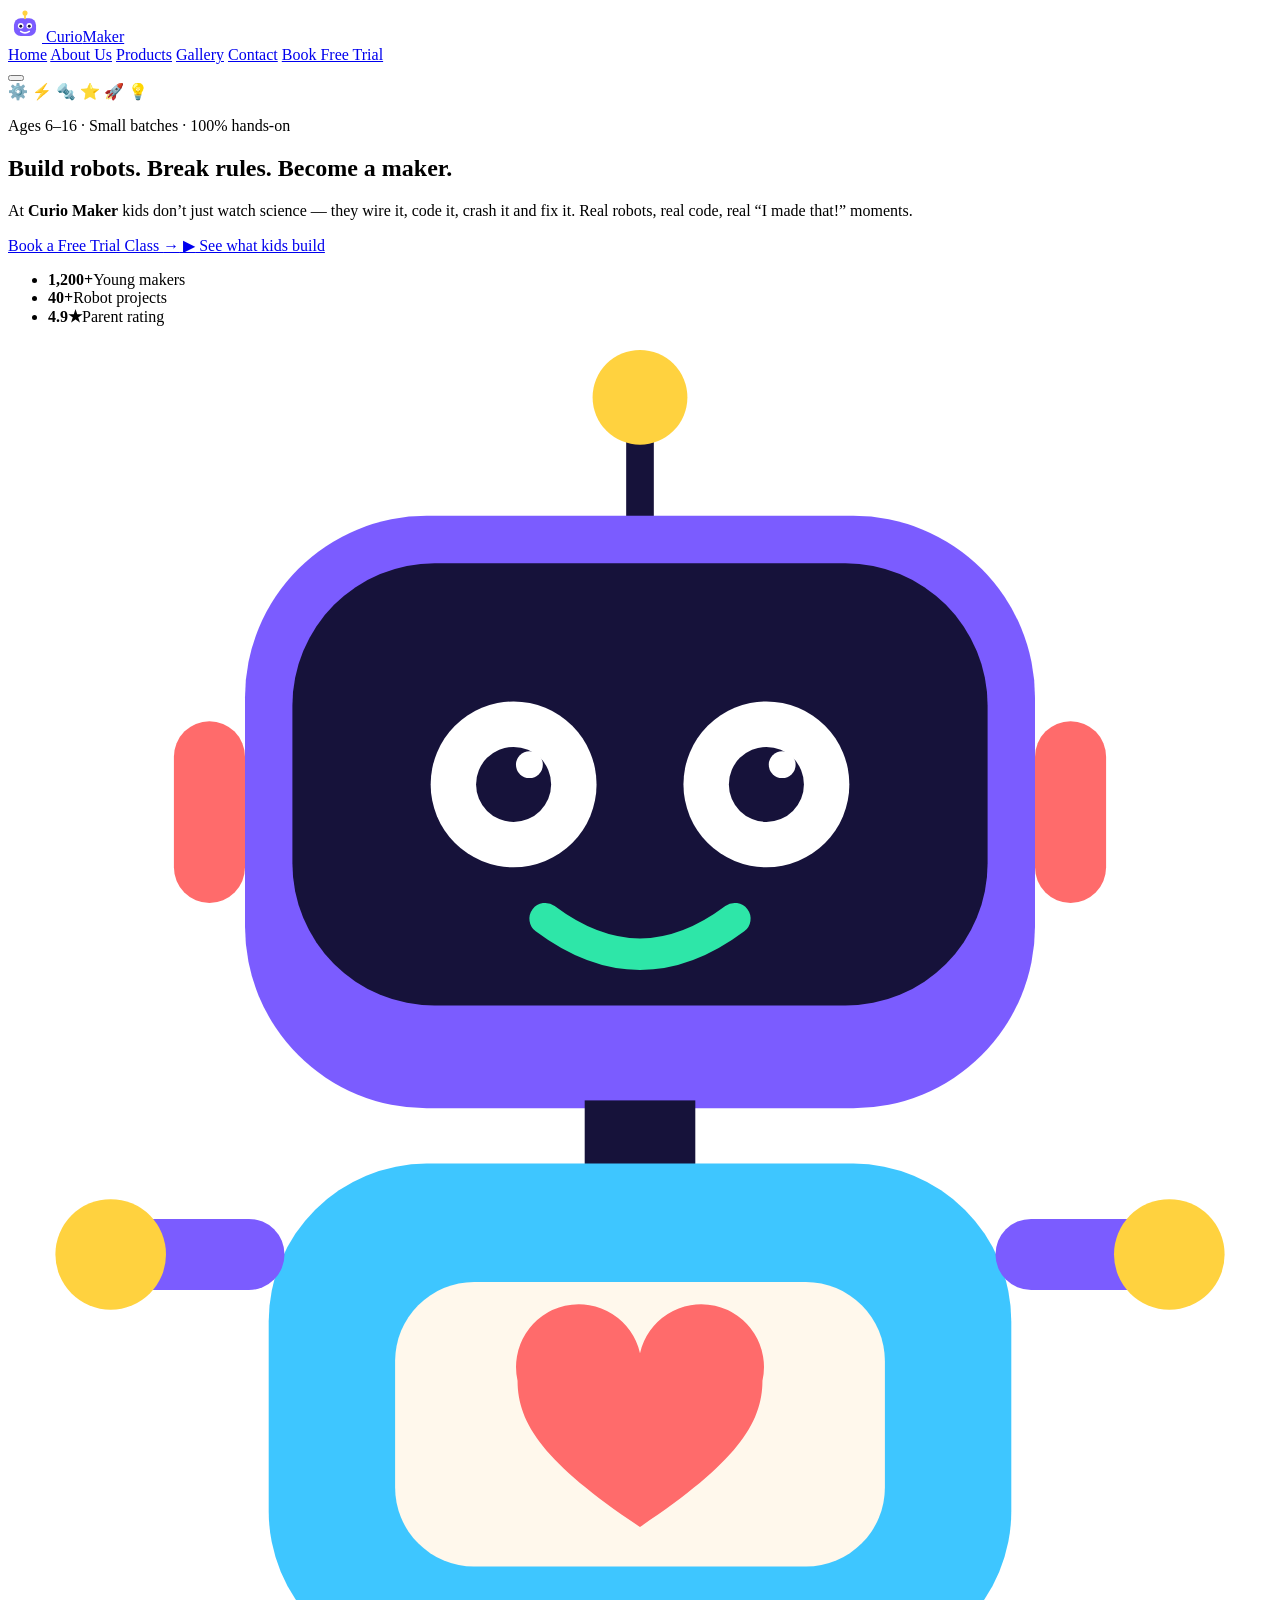
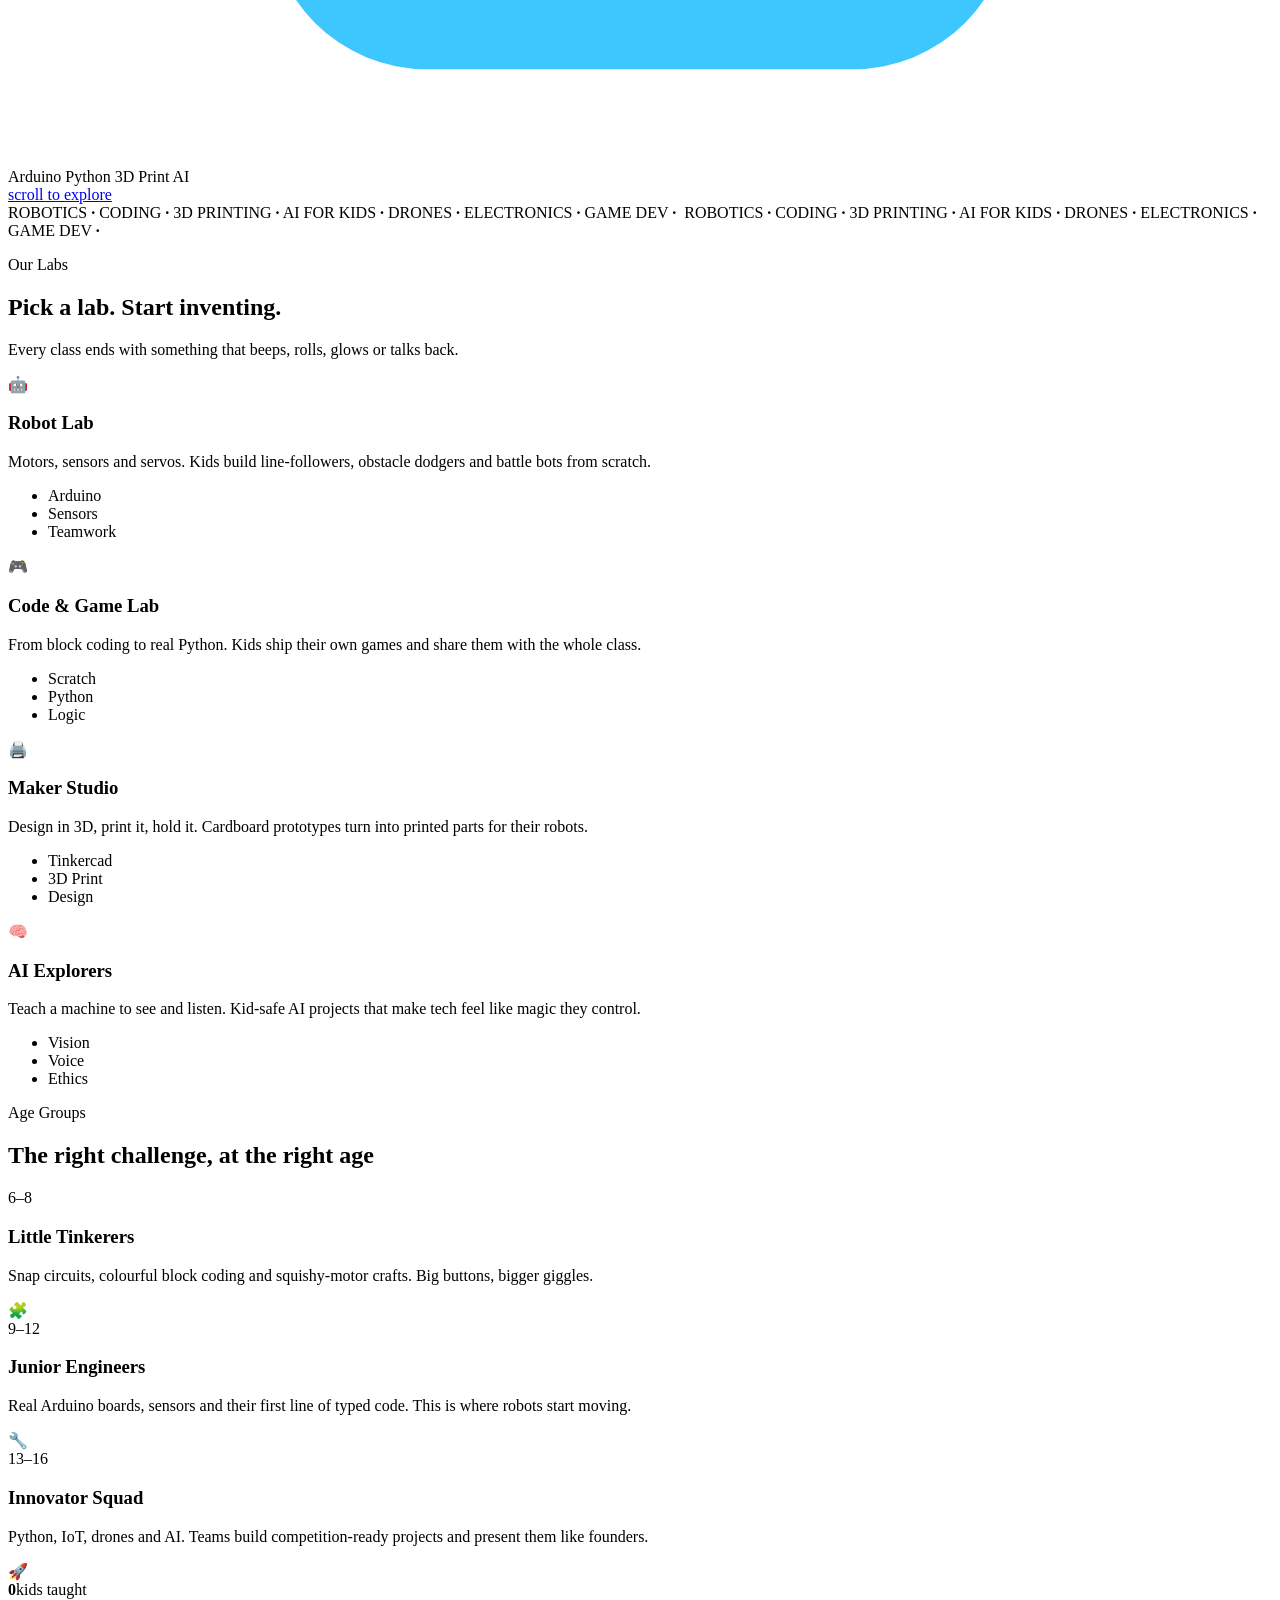
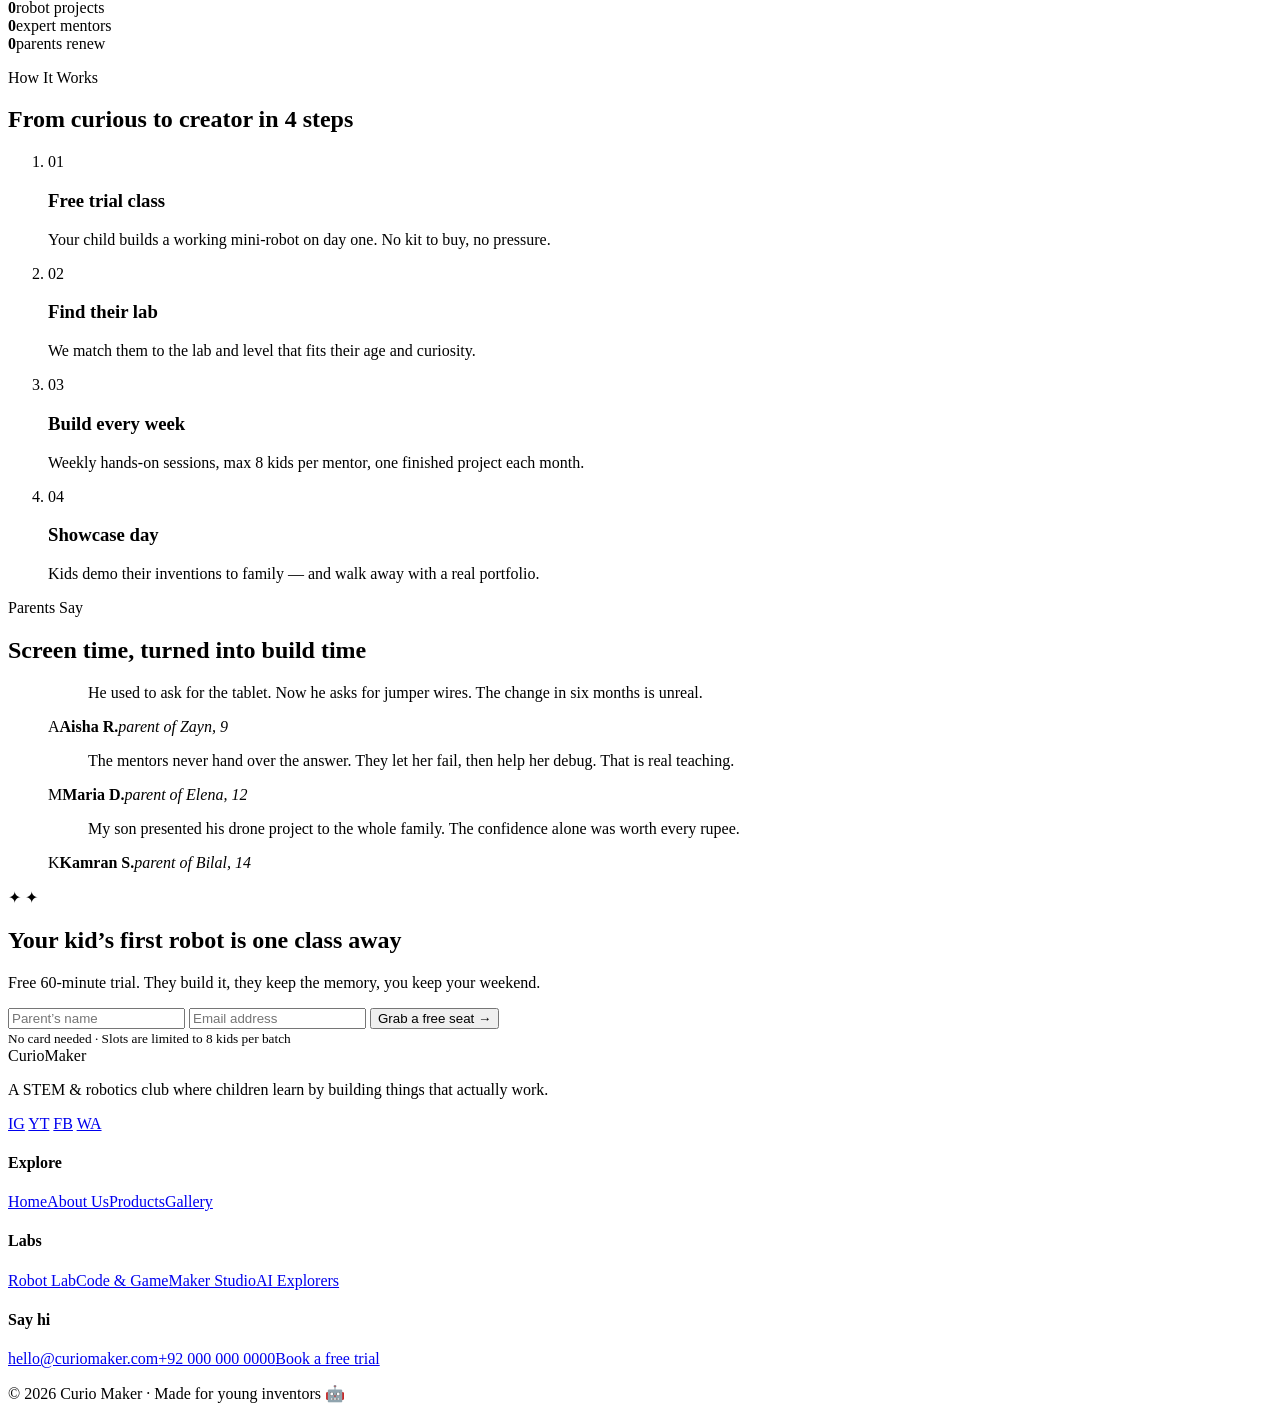
==== index.html @ cc875555 "Add files via upload" ====
<!DOCTYPE html>
<html lang="en">
<head>
<meta charset="UTF-8" />
<meta name="viewport" content="width=device-width, initial-scale=1.0" />
<title>Curio Maker — STEM &amp; Robotics Club for Kids</title>
<meta name="description" content="Curio Maker is a hands-on STEM and robotics club where kids aged 6-16 build robots, code games and invent wild machines." />
<link rel="preconnect" href="https://fonts.googleapis.com" />
<link rel="preconnect" href="https://fonts.gstatic.com" crossorigin />
<link href="https://fonts.googleapis.com/css2?family=Fredoka:wght@400;500;600;700&family=Nunito:wght@400;600;700;800&display=swap" rel="stylesheet" />
<link rel="stylesheet" href="css/style.css" />
<link rel="stylesheet" href="css/pages.css" />
<link rel="icon" href="favicon.svg" type="image/svg+xml" />
<noscript><style>.reveal{opacity:1!important;transform:none!important}.hero__title .word{opacity:1!important;transform:none!important}</style></noscript>
</head>
<body>

<!-- ══ scroll progress ══ -->
<div class="progress" aria-hidden="true"><span id="progressBar"></span></div>

<!-- ══ NAV ══ -->
<header class="nav" id="nav">
  <a class="brand" href="#top">
    <span class="brand__bot" aria-hidden="true">
      <svg viewBox="0 0 40 40" width="34" height="34">
        <rect x="7" y="12" width="26" height="21" rx="8" fill="#7b5cff"/>
        <circle cx="20" cy="6" r="3" fill="#ffd23f"/>
        <rect x="19" y="8" width="2" height="5" fill="#ffd23f"/>
        <circle cx="15" cy="21" r="3.4" fill="#fff"/>
        <circle cx="25" cy="21" r="3.4" fill="#fff"/>
        <circle cx="15" cy="21.5" r="1.7" fill="#16123a"/>
        <circle cx="25" cy="21.5" r="1.7" fill="#16123a"/>
        <path d="M15 27.5q5 3.5 10 0" stroke="#fff" stroke-width="2" fill="none" stroke-linecap="round"/>
      </svg>
    </span>
    <span class="brand__text">Curio<span>Maker</span></span>
  </a>

  <nav class="nav__links" id="navLinks">
    <a class="is-active" href="index.html">Home</a>
    <a href="about.html">About Us</a>
    <a href="products.html">Products</a>
    <a href="gallery.html">Gallery</a>
    <a href="contact.html">Contact</a>
    <a class="btn btn--sm btn--primary" href="contact.html#book">Book Free Trial</a>
  </nav>

  <button class="nav__burger" id="burger" aria-label="Open menu" aria-expanded="false">
    <span></span><span></span><span></span>
  </button>
</header>

<main id="top">

<!-- ══ HERO ══ -->
<section class="hero" id="hero">
  <div class="hero__bg" aria-hidden="true">
    <div class="grid" data-speed="0.12"></div>
    <div class="blob blob--grape" data-speed="0.28"></div>
    <div class="blob blob--sky"   data-speed="0.42"></div>
    <div class="blob blob--sun"   data-speed="0.20"></div>
    <div class="blob blob--mint"  data-speed="0.34"></div>

    <span class="float float--gear"   data-speed="0.55">⚙️</span>
    <span class="float float--bolt"   data-speed="0.70">⚡</span>
    <span class="float float--chip"   data-speed="0.40">🔩</span>
    <span class="float float--star"   data-speed="0.62">⭐</span>
    <span class="float float--rocket" data-speed="0.48">🚀</span>
    <span class="float float--bulb"   data-speed="0.30">💡</span>
  </div>

  <div class="hero__inner">
    <div class="hero__copy">
      <p class="pill reveal" data-reveal="1">
        <span class="pill__dot"></span> Ages 6–16 · Small batches · 100% hands-on
      </p>

      <h1 class="hero__title">
        <span class="line"><span class="word" style="--i:0">Build</span> <span class="word" style="--i:1">robots.</span></span>
        <span class="line"><span class="word pop" style="--i:2">Break</span> <span class="word" style="--i:3">rules.</span></span>
        <span class="line"><span class="word" style="--i:4">Become</span> <span class="word grad" style="--i:5">a&nbsp;maker.</span></span>
      </h1>

      <p class="hero__sub reveal" data-reveal="2">
        At <b>Curio Maker</b> kids don&rsquo;t just watch science — they wire it, code it,
        crash it and fix it. Real robots, real code, real &ldquo;I made that!&rdquo; moments.
      </p>

      <div class="hero__cta reveal" data-reveal="3">
        <a class="btn btn--primary btn--lg" href="#join">
          Book a Free Trial Class <span class="btn__arrow">→</span>
        </a>
        <a class="btn btn--ghost btn--lg" href="#programs">
          <span class="btn__play">▶</span> See what kids build
        </a>
      </div>

      <ul class="hero__trust reveal" data-reveal="4">
        <li><b>1,200+</b><span>Young makers</span></li>
        <li><b>40+</b><span>Robot projects</span></li>
        <li><b>4.9★</b><span>Parent rating</span></li>
      </ul>
    </div>

    <div class="hero__stage" data-speed="0.10">
      <div class="stage__ring stage__ring--1"></div>
      <div class="stage__ring stage__ring--2"></div>
      <div class="stage__glow"></div>

      <div class="bot" id="bot">
        <svg viewBox="0 0 320 360" class="bot__svg" role="img" aria-label="Friendly Curio Maker robot">
          <line x1="160" y1="46" x2="160" y2="22" stroke="#16123a" stroke-width="7" stroke-linecap="round"/>
          <circle class="bot__ping" cx="160" cy="14" r="12" fill="#ffd23f"/>

          <rect x="60" y="44" width="200" height="150" rx="46" fill="#7b5cff"/>
          <rect x="72" y="56" width="176" height="112" rx="36" fill="#16123a"/>

          <g id="pupils">
            <circle cx="128" cy="112" r="21" fill="#ffffff"/>
            <circle cx="192" cy="112" r="21" fill="#ffffff"/>
            <circle cx="128" cy="112" r="9.5" fill="#16123a"/>
            <circle cx="192" cy="112" r="9.5" fill="#16123a"/>
            <circle cx="132" cy="107" r="3.4" fill="#ffffff"/>
            <circle cx="196" cy="107" r="3.4" fill="#ffffff"/>
          </g>
          <path d="M136 146q24 18 48 0" stroke="#2ee6a8" stroke-width="8" fill="none" stroke-linecap="round"/>

          <rect x="42" y="96"  width="18" height="46" rx="9" fill="#ff6b6b"/>
          <rect x="260" y="96" width="18" height="46" rx="9" fill="#ff6b6b"/>

          <rect x="146" y="192" width="28" height="20" fill="#16123a"/>
          <rect x="66" y="208" width="188" height="128" rx="40" fill="#3ec6ff"/>
          <rect x="98" y="238" width="124" height="72" rx="20" fill="#fff8ec"/>
          <path class="bot__heart" d="M160 300c-24-16-31-26-31-37a15.5 15.5 0 0 1 31-7 15.5 15.5 0 0 1 31 7c0 11-7 21-31 37z" fill="#ff6b6b"/>

          <rect class="bot__arm bot__arm--l" x="24" y="222"  width="46" height="18" rx="9" fill="#7b5cff"/>
          <rect class="bot__arm bot__arm--r" x="250" y="222" width="46" height="18" rx="9" fill="#7b5cff"/>
          <circle cx="26" cy="231"  r="14" fill="#ffd23f"/>
          <circle cx="294" cy="231" r="14" fill="#ffd23f"/>
        </svg>

        <span class="chip chip--1">Arduino</span>
        <span class="chip chip--2">Python</span>
        <span class="chip chip--3">3D Print</span>
        <span class="chip chip--4">AI</span>
      </div>
    </div>
  </div>

  <a class="scrollcue" href="#programs" aria-label="Scroll down">
    <span class="scrollcue__mouse"><i></i></span>
    <span class="scrollcue__txt">scroll to explore</span>
  </a>
</section>

<!-- ══ MARQUEE ══ -->
<div class="marquee" aria-hidden="true">
  <div class="marquee__track">
    <span>ROBOTICS <b>·</b> CODING <b>·</b> 3D PRINTING <b>·</b> AI FOR KIDS <b>·</b> DRONES <b>·</b> ELECTRONICS <b>·</b> GAME DEV <b>·</b>&nbsp;</span>
    <span>ROBOTICS <b>·</b> CODING <b>·</b> 3D PRINTING <b>·</b> AI FOR KIDS <b>·</b> DRONES <b>·</b> ELECTRONICS <b>·</b> GAME DEV <b>·</b>&nbsp;</span>
  </div>
</div>

<!-- ══ PROGRAMS ══ -->
<section class="section programs" id="programs">
  <header class="sec-head">
    <p class="pill pill--dark reveal" data-reveal="1"><span class="pill__dot"></span> Our Labs</p>
    <h2 class="sec-title reveal" data-reveal="2">Pick a lab. <span class="hl">Start inventing.</span></h2>
    <p class="sec-sub reveal" data-reveal="3">Every class ends with something that beeps, rolls, glows or talks back.</p>
  </header>

  <div class="cards">
    <article class="card card--sky reveal" data-reveal="1">
      <div class="card__icon">🤖</div>
      <h3>Robot Lab</h3>
      <p>Motors, sensors and servos. Kids build line-followers, obstacle dodgers and battle bots from scratch.</p>
      <ul class="card__tags"><li>Arduino</li><li>Sensors</li><li>Teamwork</li></ul>
      <span class="card__blob"></span>
    </article>

    <article class="card card--sun reveal" data-reveal="2">
      <div class="card__icon">🎮</div>
      <h3>Code &amp; Game Lab</h3>
      <p>From block coding to real Python. Kids ship their own games and share them with the whole class.</p>
      <ul class="card__tags"><li>Scratch</li><li>Python</li><li>Logic</li></ul>
      <span class="card__blob"></span>
    </article>

    <article class="card card--mint reveal" data-reveal="3">
      <div class="card__icon">🖨️</div>
      <h3>Maker Studio</h3>
      <p>Design in 3D, print it, hold it. Cardboard prototypes turn into printed parts for their robots.</p>
      <ul class="card__tags"><li>Tinkercad</li><li>3D Print</li><li>Design</li></ul>
      <span class="card__blob"></span>
    </article>

    <article class="card card--coral reveal" data-reveal="4">
      <div class="card__icon">🧠</div>
      <h3>AI Explorers</h3>
      <p>Teach a machine to see and listen. Kid-safe AI projects that make tech feel like magic they control.</p>
      <ul class="card__tags"><li>Vision</li><li>Voice</li><li>Ethics</li></ul>
      <span class="card__blob"></span>
    </article>
  </div>
</section>

<!-- ══ AGE GROUPS ══ -->
<section class="section ages" id="ages">
  <header class="sec-head">
    <p class="pill pill--dark reveal" data-reveal="1"><span class="pill__dot"></span> Age Groups</p>
    <h2 class="sec-title reveal" data-reveal="2">The right challenge, <span class="hl hl--sun">at the right age</span></h2>
  </header>

  <div class="lanes">
    <div class="lane reveal" data-reveal="1">
      <span class="lane__age">6–8</span>
      <h3>Little Tinkerers</h3>
      <p>Snap circuits, colourful block coding and squishy-motor crafts. Big buttons, bigger giggles.</p>
      <span class="lane__emoji">🧩</span>
    </div>
    <div class="lane lane--mid reveal" data-reveal="2">
      <span class="lane__age">9–12</span>
      <h3>Junior Engineers</h3>
      <p>Real Arduino boards, sensors and their first line of typed code. This is where robots start moving.</p>
      <span class="lane__emoji">🔧</span>
    </div>
    <div class="lane reveal" data-reveal="3">
      <span class="lane__age">13–16</span>
      <h3>Innovator Squad</h3>
      <p>Python, IoT, drones and AI. Teams build competition-ready projects and present them like founders.</p>
      <span class="lane__emoji">🚀</span>
    </div>
  </div>
</section>

<!-- ══ STATS ══ -->
<section class="stats">
  <div class="stats__inner">
    <div class="stat reveal" data-reveal="1"><b class="count" data-count="1200">0</b><span>kids taught</span></div>
    <div class="stat reveal" data-reveal="2"><b class="count" data-count="40">0</b><span>robot projects</span></div>
    <div class="stat reveal" data-reveal="3"><b class="count" data-count="18">0</b><span>expert mentors</span></div>
    <div class="stat reveal" data-reveal="4"><b class="count" data-count="96" data-suffix="%">0</b><span>parents renew</span></div>
  </div>
</section>

<!-- ══ HOW IT WORKS ══ -->
<section class="section how" id="how">
  <header class="sec-head">
    <p class="pill pill--dark reveal" data-reveal="1"><span class="pill__dot"></span> How It Works</p>
    <h2 class="sec-title reveal" data-reveal="2">From curious to <span class="hl hl--mint">creator</span> in 4 steps</h2>
  </header>

  <ol class="steps">
    <li class="step reveal" data-reveal="1"><span class="step__no">01</span><h3>Free trial class</h3><p>Your child builds a working mini-robot on day one. No kit to buy, no pressure.</p></li>
    <li class="step reveal" data-reveal="2"><span class="step__no">02</span><h3>Find their lab</h3><p>We match them to the lab and level that fits their age and curiosity.</p></li>
    <li class="step reveal" data-reveal="3"><span class="step__no">03</span><h3>Build every week</h3><p>Weekly hands-on sessions, max 8 kids per mentor, one finished project each month.</p></li>
    <li class="step reveal" data-reveal="4"><span class="step__no">04</span><h3>Showcase day</h3><p>Kids demo their inventions to family — and walk away with a real portfolio.</p></li>
  </ol>
</section>

<!-- ══ PARENTS ══ -->
<section class="section parents" id="parents">
  <header class="sec-head">
    <p class="pill pill--dark reveal" data-reveal="1"><span class="pill__dot"></span> Parents Say</p>
    <h2 class="sec-title reveal" data-reveal="2">Screen time, <span class="hl hl--coral">turned into build time</span></h2>
  </header>

  <div class="quotes">
    <figure class="quote reveal" data-reveal="1">
      <blockquote>He used to ask for the tablet. Now he asks for jumper wires. The change in six months is unreal.</blockquote>
      <figcaption><span class="ava" style="--c:#7b5cff">A</span><b>Aisha R.</b><i>parent of Zayn, 9</i></figcaption>
    </figure>
    <figure class="quote reveal" data-reveal="2">
      <blockquote>The mentors never hand over the answer. They let her fail, then help her debug. That is real teaching.</blockquote>
      <figcaption><span class="ava" style="--c:#ff6b6b">M</span><b>Maria D.</b><i>parent of Elena, 12</i></figcaption>
    </figure>
    <figure class="quote reveal" data-reveal="3">
      <blockquote>My son presented his drone project to the whole family. The confidence alone was worth every rupee.</blockquote>
      <figcaption><span class="ava" style="--c:#2ee6a8">K</span><b>Kamran S.</b><i>parent of Bilal, 14</i></figcaption>
    </figure>
  </div>
</section>

<!-- ══ CTA ══ -->
<section class="cta" id="join">
  <div class="cta__card reveal" data-reveal="1">
    <span class="cta__spark cta__spark--1">✦</span>
    <span class="cta__spark cta__spark--2">✦</span>
    <h2>Your kid&rsquo;s first robot is <span>one class away</span></h2>
    <p>Free 60-minute trial. They build it, they keep the memory, you keep your weekend.</p>
    <form class="cta__form" id="trialForm">
      <input type="text"  aria-label="Parent name" placeholder="Parent&rsquo;s name" required />
      <input type="email" aria-label="Email"       placeholder="Email address" required />
      <button class="btn btn--dark btn--lg" type="submit">Grab a free seat →</button>
    </form>
    <small>No card needed · Slots are limited to 8 kids per batch</small>
  </div>
</section>

</main>

<!-- ══ FOOTER ══ -->
<footer class="foot">
  <div class="foot__inner">
    <div class="foot__brand">
      <span class="brand__text">Curio<span>Maker</span></span>
      <p>A STEM &amp; robotics club where children learn by building things that actually work.</p>
      <div class="foot__social">
        <a href="#" aria-label="Instagram">IG</a>
        <a href="#" aria-label="YouTube">YT</a>
        <a href="#" aria-label="Facebook">FB</a>
        <a href="#" aria-label="WhatsApp">WA</a>
      </div>
    </div>
    <div class="foot__col"><h4>Explore</h4><a href="index.html">Home</a><a href="about.html">About Us</a><a href="products.html">Products</a><a href="gallery.html">Gallery</a></div>
    <div class="foot__col"><h4>Labs</h4><a href="index.html#programs">Robot Lab</a><a href="index.html#programs">Code &amp; Game</a><a href="index.html#programs">Maker Studio</a><a href="index.html#programs">AI Explorers</a></div>
    <div class="foot__col"><h4>Say hi</h4><a href="mailto:hello@curiomaker.com">hello@curiomaker.com</a><a href="tel:+920000000000">+92 000 000 0000</a><a href="contact.html#book">Book a free trial</a></div>
  </div>
  <p class="foot__base">© <span class="yr">2026</span> Curio Maker · Made for young inventors 🤖</p>
</footer>

<script src="js/main.js"></script>
</body>
</html>
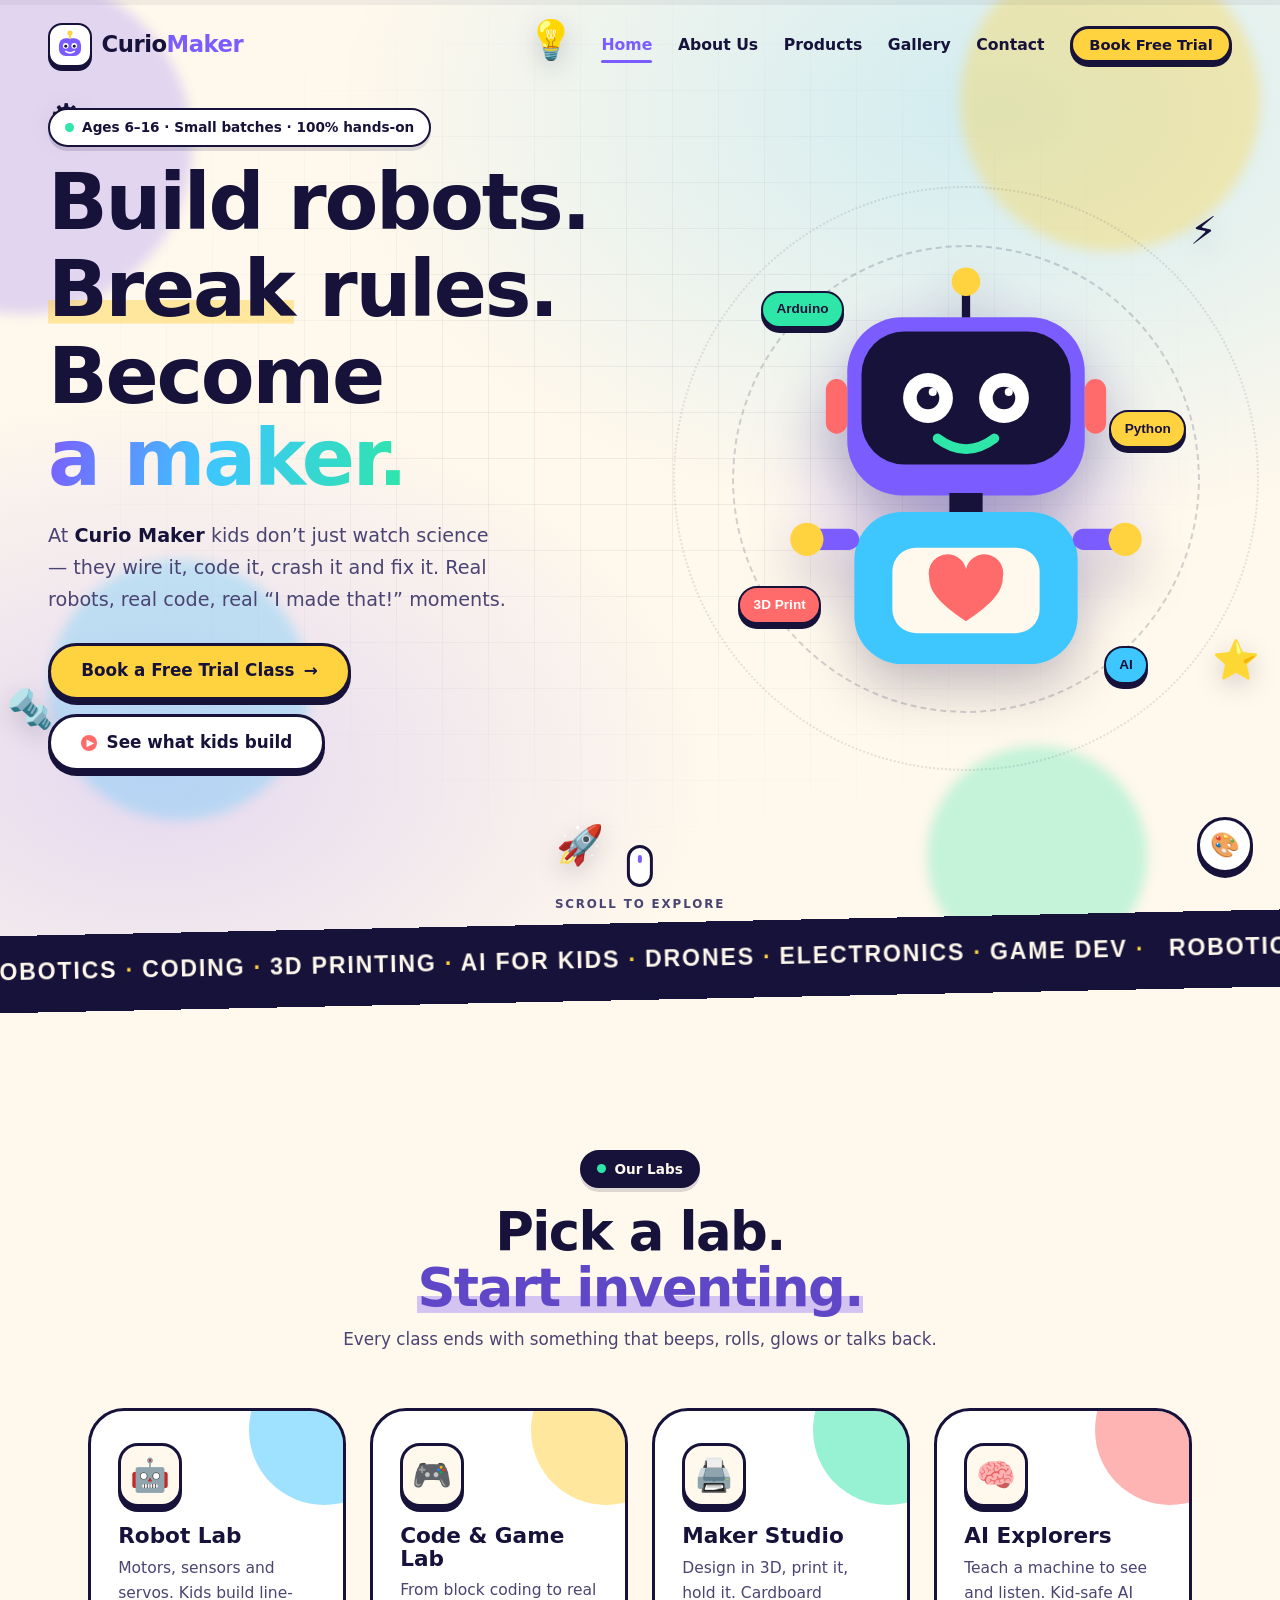
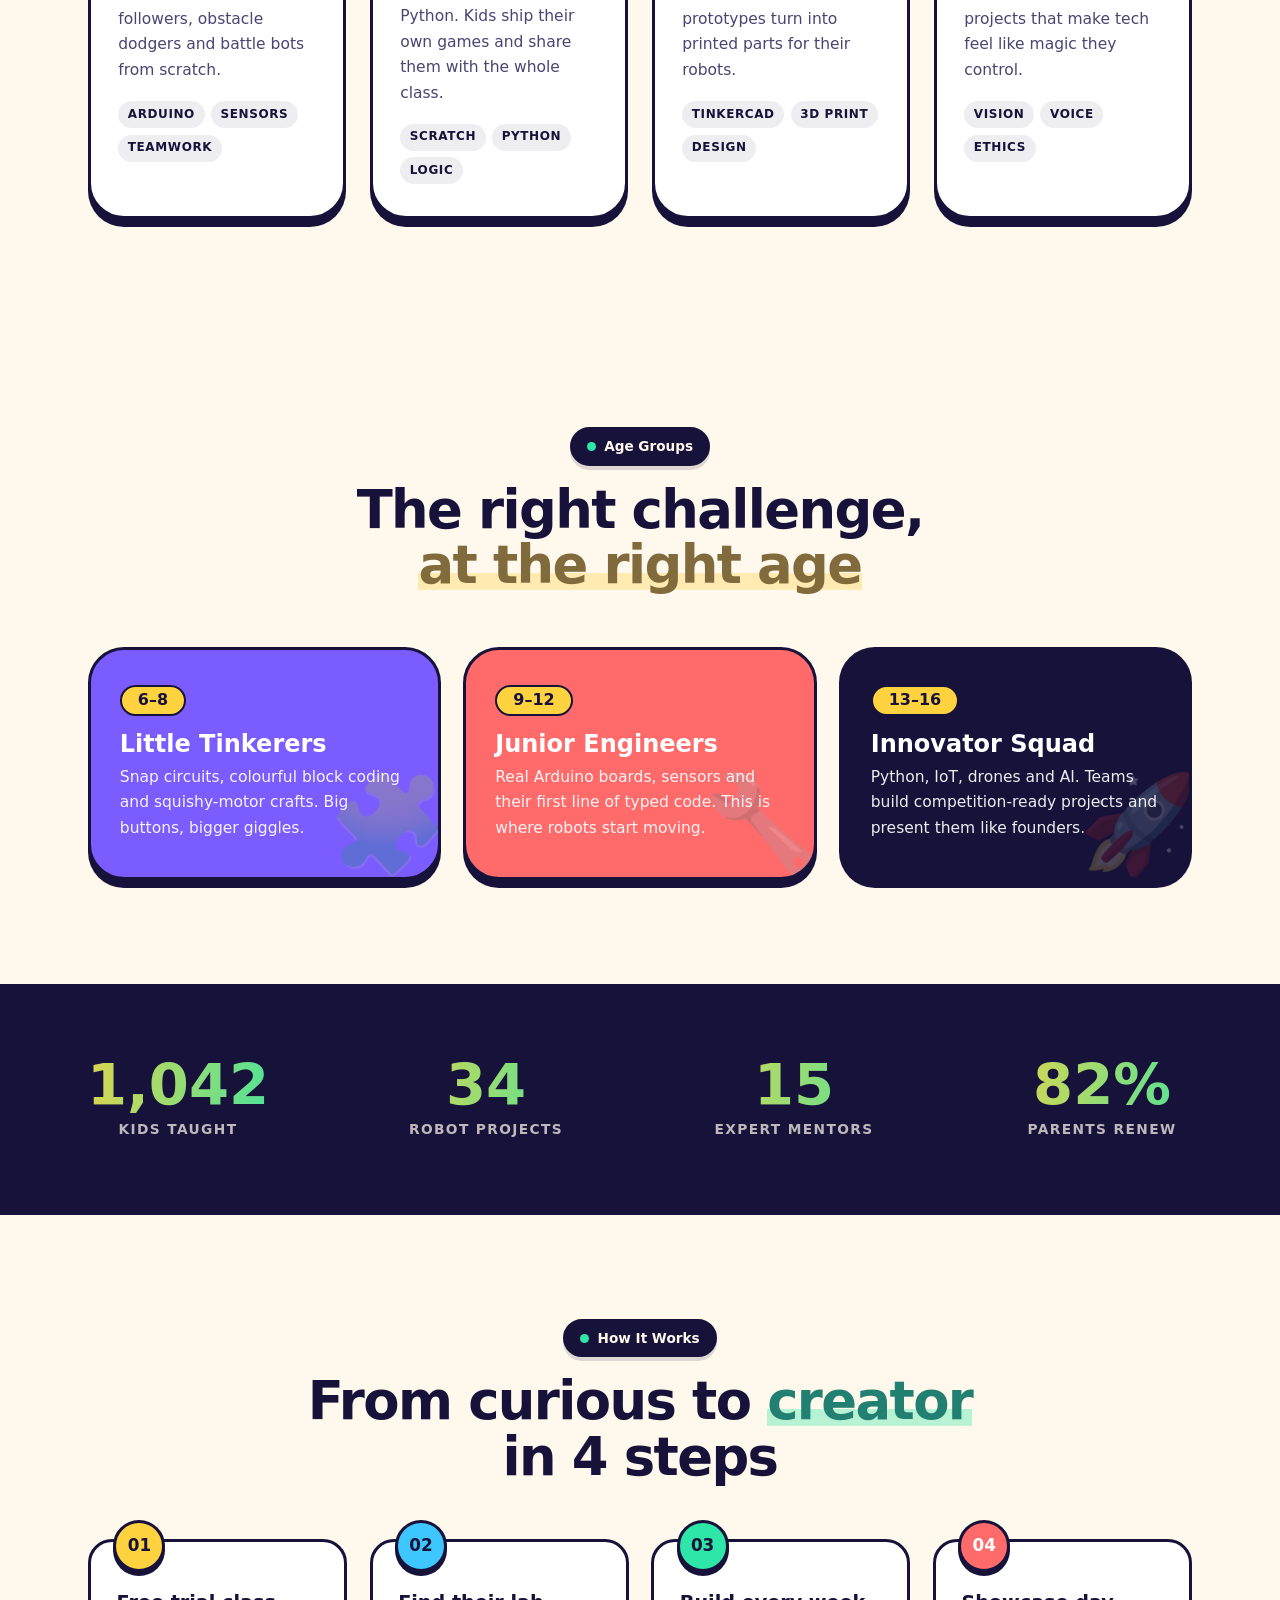
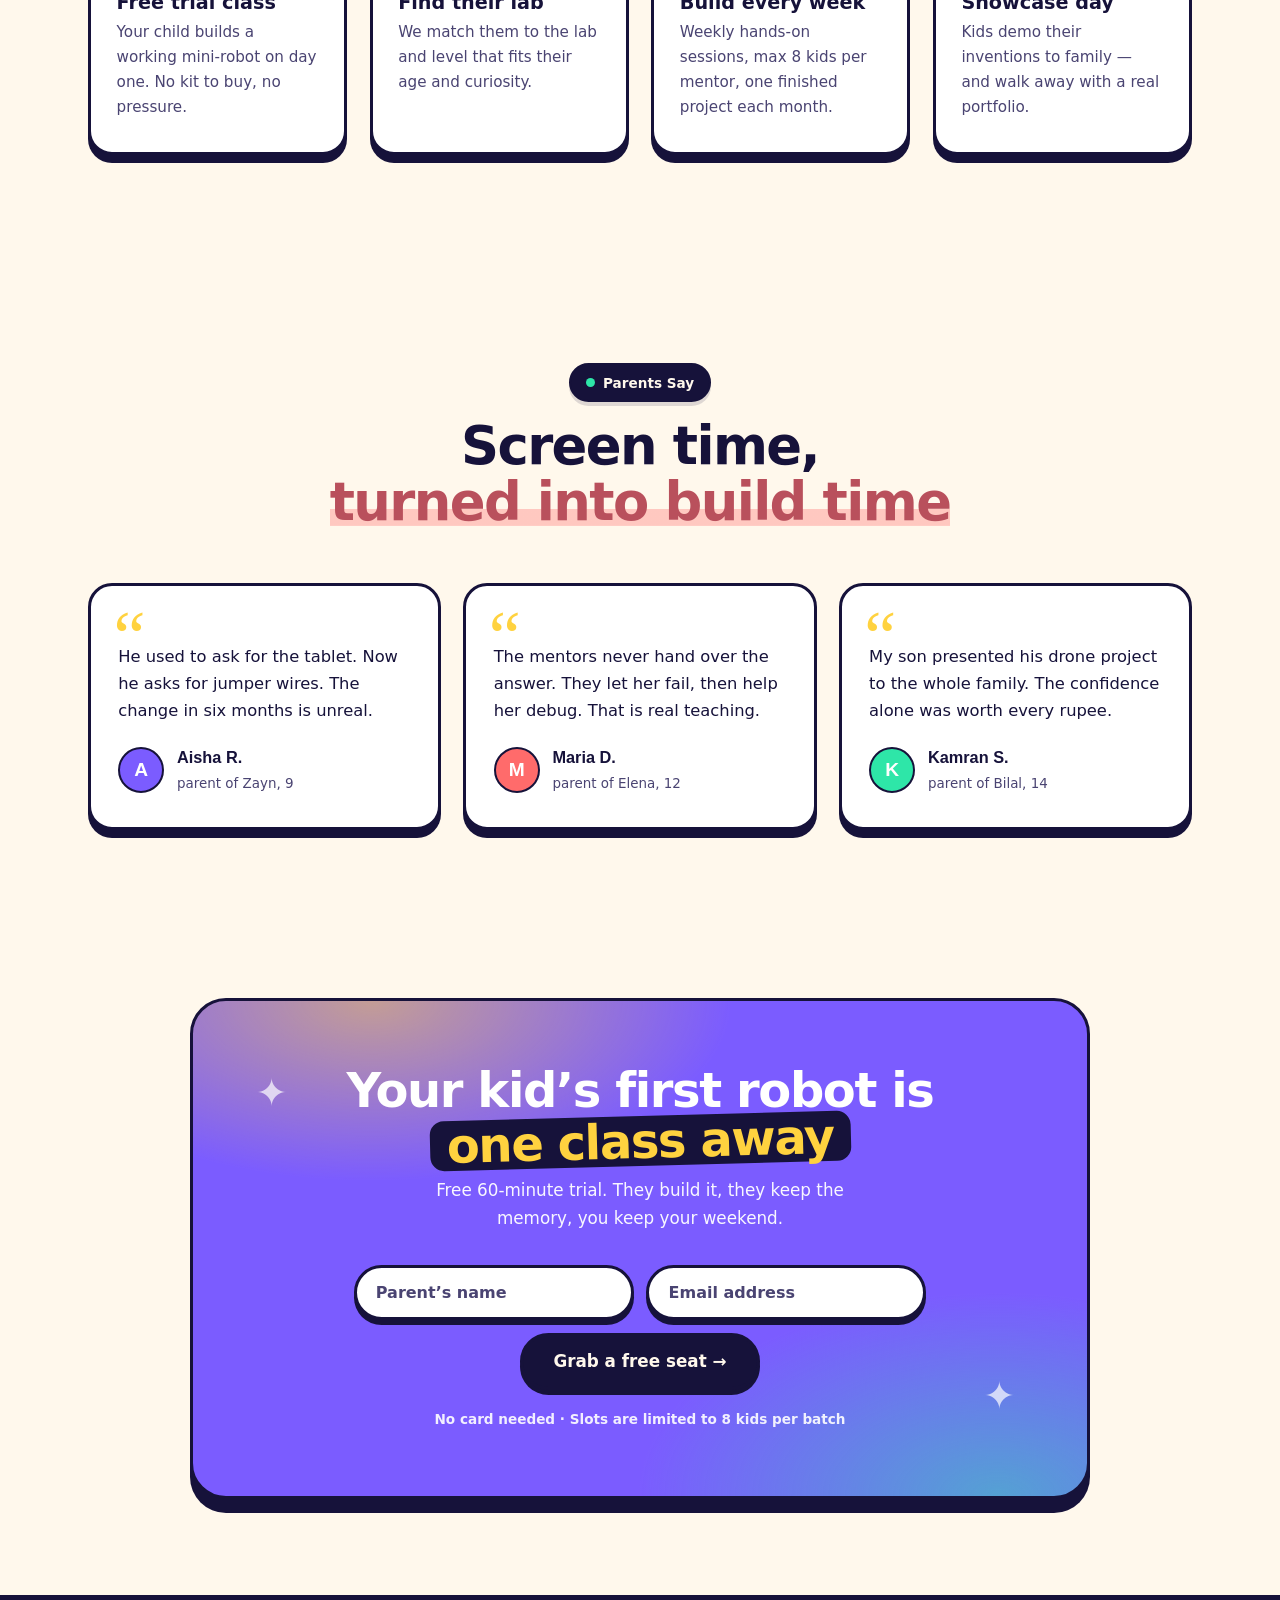
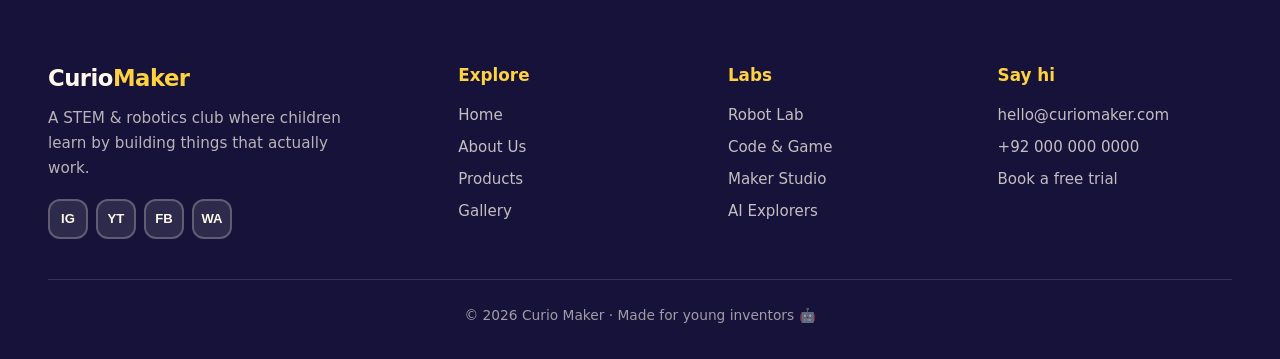
==== commit a8e1ee5b: "Add files via upload" ====
--- a/index.html
+++ b/index.html
@@ -1,324 +1,341 @@
-<!DOCTYPE html>
-<html lang="en">
-<head>
-<meta charset="UTF-8" />
-<meta name="viewport" content="width=device-width, initial-scale=1.0" />
-<title>Curio Maker — STEM &amp; Robotics Club for Kids</title>
-<meta name="description" content="Curio Maker is a hands-on STEM and robotics club where kids aged 6-16 build robots, code games and invent wild machines." />
-<link rel="preconnect" href="https://fonts.googleapis.com" />
-<link rel="preconnect" href="https://fonts.gstatic.com" crossorigin />
-<link href="https://fonts.googleapis.com/css2?family=Fredoka:wght@400;500;600;700&family=Nunito:wght@400;600;700;800&display=swap" rel="stylesheet" />
-<link rel="stylesheet" href="css/style.css" />
-<link rel="stylesheet" href="css/pages.css" />
-<link rel="icon" href="favicon.svg" type="image/svg+xml" />
-<noscript><style>.reveal{opacity:1!important;transform:none!important}.hero__title .word{opacity:1!important;transform:none!important}</style></noscript>
-</head>
-<body>
-
-<!-- ══ scroll progress ══ -->
-<div class="progress" aria-hidden="true"><span id="progressBar"></span></div>
-
-<!-- ══ NAV ══ -->
-<header class="nav" id="nav">
-  <a class="brand" href="#top">
-    <span class="brand__bot" aria-hidden="true">
-      <svg viewBox="0 0 40 40" width="34" height="34">
-        <rect x="7" y="12" width="26" height="21" rx="8" fill="#7b5cff"/>
-        <circle cx="20" cy="6" r="3" fill="#ffd23f"/>
-        <rect x="19" y="8" width="2" height="5" fill="#ffd23f"/>
-        <circle cx="15" cy="21" r="3.4" fill="#fff"/>
-        <circle cx="25" cy="21" r="3.4" fill="#fff"/>
-        <circle cx="15" cy="21.5" r="1.7" fill="#16123a"/>
-        <circle cx="25" cy="21.5" r="1.7" fill="#16123a"/>
-        <path d="M15 27.5q5 3.5 10 0" stroke="#fff" stroke-width="2" fill="none" stroke-linecap="round"/>
-      </svg>
-    </span>
-    <span class="brand__text">Curio<span>Maker</span></span>
-  </a>
-
-  <nav class="nav__links" id="navLinks">
-    <a class="is-active" href="index.html">Home</a>
-    <a href="about.html">About Us</a>
-    <a href="products.html">Products</a>
-    <a href="gallery.html">Gallery</a>
-    <a href="contact.html">Contact</a>
-    <a class="btn btn--sm btn--primary" href="contact.html#book">Book Free Trial</a>
-  </nav>
-
-  <button class="nav__burger" id="burger" aria-label="Open menu" aria-expanded="false">
-    <span></span><span></span><span></span>
-  </button>
-</header>
-
-<main id="top">
-
-<!-- ══ HERO ══ -->
-<section class="hero" id="hero">
-  <div class="hero__bg" aria-hidden="true">
-    <div class="grid" data-speed="0.12"></div>
-    <div class="blob blob--grape" data-speed="0.28"></div>
-    <div class="blob blob--sky"   data-speed="0.42"></div>
-    <div class="blob blob--sun"   data-speed="0.20"></div>
-    <div class="blob blob--mint"  data-speed="0.34"></div>
-
-    <span class="float float--gear"   data-speed="0.55">⚙️</span>
-    <span class="float float--bolt"   data-speed="0.70">⚡</span>
-    <span class="float float--chip"   data-speed="0.40">🔩</span>
-    <span class="float float--star"   data-speed="0.62">⭐</span>
-    <span class="float float--rocket" data-speed="0.48">🚀</span>
-    <span class="float float--bulb"   data-speed="0.30">💡</span>
-  </div>
-
-  <div class="hero__inner">
-    <div class="hero__copy">
-      <p class="pill reveal" data-reveal="1">
-        <span class="pill__dot"></span> Ages 6–16 · Small batches · 100% hands-on
-      </p>
-
-      <h1 class="hero__title">
-        <span class="line"><span class="word" style="--i:0">Build</span> <span class="word" style="--i:1">robots.</span></span>
-        <span class="line"><span class="word pop" style="--i:2">Break</span> <span class="word" style="--i:3">rules.</span></span>
-        <span class="line"><span class="word" style="--i:4">Become</span> <span class="word grad" style="--i:5">a&nbsp;maker.</span></span>
-      </h1>
-
-      <p class="hero__sub reveal" data-reveal="2">
-        At <b>Curio Maker</b> kids don&rsquo;t just watch science — they wire it, code it,
-        crash it and fix it. Real robots, real code, real &ldquo;I made that!&rdquo; moments.
-      </p>
-
-      <div class="hero__cta reveal" data-reveal="3">
-        <a class="btn btn--primary btn--lg" href="#join">
-          Book a Free Trial Class <span class="btn__arrow">→</span>
-        </a>
-        <a class="btn btn--ghost btn--lg" href="#programs">
-          <span class="btn__play">▶</span> See what kids build
-        </a>
-      </div>
-
-      <ul class="hero__trust reveal" data-reveal="4">
-        <li><b>1,200+</b><span>Young makers</span></li>
-        <li><b>40+</b><span>Robot projects</span></li>
-        <li><b>4.9★</b><span>Parent rating</span></li>
-      </ul>
-    </div>
-
-    <div class="hero__stage" data-speed="0.10">
-      <div class="stage__ring stage__ring--1"></div>
-      <div class="stage__ring stage__ring--2"></div>
-      <div class="stage__glow"></div>
-
-      <div class="bot" id="bot">
-        <svg viewBox="0 0 320 360" class="bot__svg" role="img" aria-label="Friendly Curio Maker robot">
-          <line x1="160" y1="46" x2="160" y2="22" stroke="#16123a" stroke-width="7" stroke-linecap="round"/>
-          <circle class="bot__ping" cx="160" cy="14" r="12" fill="#ffd23f"/>
-
-          <rect x="60" y="44" width="200" height="150" rx="46" fill="#7b5cff"/>
-          <rect x="72" y="56" width="176" height="112" rx="36" fill="#16123a"/>
-
-          <g id="pupils">
-            <circle cx="128" cy="112" r="21" fill="#ffffff"/>
-            <circle cx="192" cy="112" r="21" fill="#ffffff"/>
-            <circle cx="128" cy="112" r="9.5" fill="#16123a"/>
-            <circle cx="192" cy="112" r="9.5" fill="#16123a"/>
-            <circle cx="132" cy="107" r="3.4" fill="#ffffff"/>
-            <circle cx="196" cy="107" r="3.4" fill="#ffffff"/>
-          </g>
-          <path d="M136 146q24 18 48 0" stroke="#2ee6a8" stroke-width="8" fill="none" stroke-linecap="round"/>
-
-          <rect x="42" y="96"  width="18" height="46" rx="9" fill="#ff6b6b"/>
-          <rect x="260" y="96" width="18" height="46" rx="9" fill="#ff6b6b"/>
-
-          <rect x="146" y="192" width="28" height="20" fill="#16123a"/>
-          <rect x="66" y="208" width="188" height="128" rx="40" fill="#3ec6ff"/>
-          <rect x="98" y="238" width="124" height="72" rx="20" fill="#fff8ec"/>
-          <path class="bot__heart" d="M160 300c-24-16-31-26-31-37a15.5 15.5 0 0 1 31-7 15.5 15.5 0 0 1 31 7c0 11-7 21-31 37z" fill="#ff6b6b"/>
-
-          <rect class="bot__arm bot__arm--l" x="24" y="222"  width="46" height="18" rx="9" fill="#7b5cff"/>
-          <rect class="bot__arm bot__arm--r" x="250" y="222" width="46" height="18" rx="9" fill="#7b5cff"/>
-          <circle cx="26" cy="231"  r="14" fill="#ffd23f"/>
-          <circle cx="294" cy="231" r="14" fill="#ffd23f"/>
-        </svg>
-
-        <span class="chip chip--1">Arduino</span>
-        <span class="chip chip--2">Python</span>
-        <span class="chip chip--3">3D Print</span>
-        <span class="chip chip--4">AI</span>
-      </div>
-    </div>
-  </div>
-
-  <a class="scrollcue" href="#programs" aria-label="Scroll down">
-    <span class="scrollcue__mouse"><i></i></span>
-    <span class="scrollcue__txt">scroll to explore</span>
-  </a>
-</section>
-
-<!-- ══ MARQUEE ══ -->
-<div class="marquee" aria-hidden="true">
-  <div class="marquee__track">
-    <span>ROBOTICS <b>·</b> CODING <b>·</b> 3D PRINTING <b>·</b> AI FOR KIDS <b>·</b> DRONES <b>·</b> ELECTRONICS <b>·</b> GAME DEV <b>·</b>&nbsp;</span>
-    <span>ROBOTICS <b>·</b> CODING <b>·</b> 3D PRINTING <b>·</b> AI FOR KIDS <b>·</b> DRONES <b>·</b> ELECTRONICS <b>·</b> GAME DEV <b>·</b>&nbsp;</span>
-  </div>
-</div>
-
-<!-- ══ PROGRAMS ══ -->
-<section class="section programs" id="programs">
-  <header class="sec-head">
-    <p class="pill pill--dark reveal" data-reveal="1"><span class="pill__dot"></span> Our Labs</p>
-    <h2 class="sec-title reveal" data-reveal="2">Pick a lab. <span class="hl">Start inventing.</span></h2>
-    <p class="sec-sub reveal" data-reveal="3">Every class ends with something that beeps, rolls, glows or talks back.</p>
-  </header>
-
-  <div class="cards">
-    <article class="card card--sky reveal" data-reveal="1">
-      <div class="card__icon">🤖</div>
-      <h3>Robot Lab</h3>
-      <p>Motors, sensors and servos. Kids build line-followers, obstacle dodgers and battle bots from scratch.</p>
-      <ul class="card__tags"><li>Arduino</li><li>Sensors</li><li>Teamwork</li></ul>
-      <span class="card__blob"></span>
-    </article>
-
-    <article class="card card--sun reveal" data-reveal="2">
-      <div class="card__icon">🎮</div>
-      <h3>Code &amp; Game Lab</h3>
-      <p>From block coding to real Python. Kids ship their own games and share them with the whole class.</p>
-      <ul class="card__tags"><li>Scratch</li><li>Python</li><li>Logic</li></ul>
-      <span class="card__blob"></span>
-    </article>
-
-    <article class="card card--mint reveal" data-reveal="3">
-      <div class="card__icon">🖨️</div>
-      <h3>Maker Studio</h3>
-      <p>Design in 3D, print it, hold it. Cardboard prototypes turn into printed parts for their robots.</p>
-      <ul class="card__tags"><li>Tinkercad</li><li>3D Print</li><li>Design</li></ul>
-      <span class="card__blob"></span>
-    </article>
-
-    <article class="card card--coral reveal" data-reveal="4">
-      <div class="card__icon">🧠</div>
-      <h3>AI Explorers</h3>
-      <p>Teach a machine to see and listen. Kid-safe AI projects that make tech feel like magic they control.</p>
-      <ul class="card__tags"><li>Vision</li><li>Voice</li><li>Ethics</li></ul>
-      <span class="card__blob"></span>
-    </article>
-  </div>
-</section>
-
-<!-- ══ AGE GROUPS ══ -->
-<section class="section ages" id="ages">
-  <header class="sec-head">
-    <p class="pill pill--dark reveal" data-reveal="1"><span class="pill__dot"></span> Age Groups</p>
-    <h2 class="sec-title reveal" data-reveal="2">The right challenge, <span class="hl hl--sun">at the right age</span></h2>
-  </header>
-
-  <div class="lanes">
-    <div class="lane reveal" data-reveal="1">
-      <span class="lane__age">6–8</span>
-      <h3>Little Tinkerers</h3>
-      <p>Snap circuits, colourful block coding and squishy-motor crafts. Big buttons, bigger giggles.</p>
-      <span class="lane__emoji">🧩</span>
-    </div>
-    <div class="lane lane--mid reveal" data-reveal="2">
-      <span class="lane__age">9–12</span>
-      <h3>Junior Engineers</h3>
-      <p>Real Arduino boards, sensors and their first line of typed code. This is where robots start moving.</p>
-      <span class="lane__emoji">🔧</span>
-    </div>
-    <div class="lane reveal" data-reveal="3">
-      <span class="lane__age">13–16</span>
-      <h3>Innovator Squad</h3>
-      <p>Python, IoT, drones and AI. Teams build competition-ready projects and present them like founders.</p>
-      <span class="lane__emoji">🚀</span>
-    </div>
-  </div>
-</section>
-
-<!-- ══ STATS ══ -->
-<section class="stats">
-  <div class="stats__inner">
-    <div class="stat reveal" data-reveal="1"><b class="count" data-count="1200">0</b><span>kids taught</span></div>
-    <div class="stat reveal" data-reveal="2"><b class="count" data-count="40">0</b><span>robot projects</span></div>
-    <div class="stat reveal" data-reveal="3"><b class="count" data-count="18">0</b><span>expert mentors</span></div>
-    <div class="stat reveal" data-reveal="4"><b class="count" data-count="96" data-suffix="%">0</b><span>parents renew</span></div>
-  </div>
-</section>
-
-<!-- ══ HOW IT WORKS ══ -->
-<section class="section how" id="how">
-  <header class="sec-head">
-    <p class="pill pill--dark reveal" data-reveal="1"><span class="pill__dot"></span> How It Works</p>
-    <h2 class="sec-title reveal" data-reveal="2">From curious to <span class="hl hl--mint">creator</span> in 4 steps</h2>
-  </header>
-
-  <ol class="steps">
-    <li class="step reveal" data-reveal="1"><span class="step__no">01</span><h3>Free trial class</h3><p>Your child builds a working mini-robot on day one. No kit to buy, no pressure.</p></li>
-    <li class="step reveal" data-reveal="2"><span class="step__no">02</span><h3>Find their lab</h3><p>We match them to the lab and level that fits their age and curiosity.</p></li>
-    <li class="step reveal" data-reveal="3"><span class="step__no">03</span><h3>Build every week</h3><p>Weekly hands-on sessions, max 8 kids per mentor, one finished project each month.</p></li>
-    <li class="step reveal" data-reveal="4"><span class="step__no">04</span><h3>Showcase day</h3><p>Kids demo their inventions to family — and walk away with a real portfolio.</p></li>
-  </ol>
-</section>
-
-<!-- ══ PARENTS ══ -->
-<section class="section parents" id="parents">
-  <header class="sec-head">
-    <p class="pill pill--dark reveal" data-reveal="1"><span class="pill__dot"></span> Parents Say</p>
-    <h2 class="sec-title reveal" data-reveal="2">Screen time, <span class="hl hl--coral">turned into build time</span></h2>
-  </header>
-
-  <div class="quotes">
-    <figure class="quote reveal" data-reveal="1">
-      <blockquote>He used to ask for the tablet. Now he asks for jumper wires. The change in six months is unreal.</blockquote>
-      <figcaption><span class="ava" style="--c:#7b5cff">A</span><b>Aisha R.</b><i>parent of Zayn, 9</i></figcaption>
-    </figure>
-    <figure class="quote reveal" data-reveal="2">
-      <blockquote>The mentors never hand over the answer. They let her fail, then help her debug. That is real teaching.</blockquote>
-      <figcaption><span class="ava" style="--c:#ff6b6b">M</span><b>Maria D.</b><i>parent of Elena, 12</i></figcaption>
-    </figure>
-    <figure class="quote reveal" data-reveal="3">
-      <blockquote>My son presented his drone project to the whole family. The confidence alone was worth every rupee.</blockquote>
-      <figcaption><span class="ava" style="--c:#2ee6a8">K</span><b>Kamran S.</b><i>parent of Bilal, 14</i></figcaption>
-    </figure>
-  </div>
-</section>
-
-<!-- ══ CTA ══ -->
-<section class="cta" id="join">
-  <div class="cta__card reveal" data-reveal="1">
-    <span class="cta__spark cta__spark--1">✦</span>
-    <span class="cta__spark cta__spark--2">✦</span>
-    <h2>Your kid&rsquo;s first robot is <span>one class away</span></h2>
-    <p>Free 60-minute trial. They build it, they keep the memory, you keep your weekend.</p>
-    <form class="cta__form" id="trialForm">
-      <input type="text"  aria-label="Parent name" placeholder="Parent&rsquo;s name" required />
-      <input type="email" aria-label="Email"       placeholder="Email address" required />
-      <button class="btn btn--dark btn--lg" type="submit">Grab a free seat →</button>
-    </form>
-    <small>No card needed · Slots are limited to 8 kids per batch</small>
-  </div>
-</section>
-
-</main>
-
-<!-- ══ FOOTER ══ -->
-<footer class="foot">
-  <div class="foot__inner">
-    <div class="foot__brand">
-      <span class="brand__text">Curio<span>Maker</span></span>
-      <p>A STEM &amp; robotics club where children learn by building things that actually work.</p>
-      <div class="foot__social">
-        <a href="#" aria-label="Instagram">IG</a>
-        <a href="#" aria-label="YouTube">YT</a>
-        <a href="#" aria-label="Facebook">FB</a>
-        <a href="#" aria-label="WhatsApp">WA</a>
-      </div>
-    </div>
-    <div class="foot__col"><h4>Explore</h4><a href="index.html">Home</a><a href="about.html">About Us</a><a href="products.html">Products</a><a href="gallery.html">Gallery</a></div>
-    <div class="foot__col"><h4>Labs</h4><a href="index.html#programs">Robot Lab</a><a href="index.html#programs">Code &amp; Game</a><a href="index.html#programs">Maker Studio</a><a href="index.html#programs">AI Explorers</a></div>
-    <div class="foot__col"><h4>Say hi</h4><a href="mailto:hello@curiomaker.com">hello@curiomaker.com</a><a href="tel:+920000000000">+92 000 000 0000</a><a href="contact.html#book">Book a free trial</a></div>
-  </div>
-  <p class="foot__base">© <span class="yr">2026</span> Curio Maker · Made for young inventors 🤖</p>
-</footer>
-
-<script src="js/main.js"></script>
-</body>
-</html>
+<!DOCTYPE html>
+<html lang="en">
+<head>
+<meta charset="UTF-8" />
+<meta name="viewport" content="width=device-width, initial-scale=1.0" />
+<title>Curio Maker — STEM &amp; Robotics Club for Kids</title>
+<meta name="description" content="Curio Maker is a hands-on STEM and robotics club where kids aged 6-16 build robots, code games and invent wild machines." />
+<link rel="preconnect" href="https://fonts.googleapis.com" />
+<link rel="preconnect" href="https://fonts.gstatic.com" crossorigin />
+<link href="https://fonts.googleapis.com/css2?family=Fredoka:wght@400;500;600;700&family=Nunito:wght@400;600;700;800&display=swap" rel="stylesheet" />
+<link rel="stylesheet" href="css/themes.css" />
+<link rel="stylesheet" href="css/style.css" />
+<link rel="stylesheet" href="css/pages.css" />
+<link rel="icon" href="favicon.svg" type="image/svg+xml" />
+<noscript><style>.reveal{opacity:1!important;transform:none!important}.hero__title .word{opacity:1!important;transform:none!important}</style></noscript>
+<script>/* apply the saved theme before first paint, so there is no flash */
+try{var t=localStorage.getItem('curio-theme');if(t)document.documentElement.setAttribute('data-theme',t)}catch(e){}</script>
+</head>
+<body>
+
+<!-- ══ scroll progress ══ -->
+<div class="progress" aria-hidden="true"><span id="progressBar"></span></div>
+
+<!-- ══ NAV ══ -->
+<header class="nav" id="nav">
+  <a class="brand" href="#top">
+    <span class="brand__bot" aria-hidden="true">
+      <svg viewBox="0 0 40 40" width="34" height="34">
+        <rect class="r-shell" x="7" y="12" width="26" height="21" rx="8" fill="#7b5cff"/>
+        <circle class="r-bulb" cx="20" cy="6" r="3" fill="#ffd23f"/>
+        <rect class="r-bulb" x="19" y="8" width="2" height="5" fill="#ffd23f"/>
+        <circle cx="15" cy="21" r="3.4" fill="#fff"/>
+        <circle cx="25" cy="21" r="3.4" fill="#fff"/>
+        <circle class="r-pupil" cx="15" cy="21.5" r="1.7" fill="#16123a"/>
+        <circle class="r-pupil" cx="25" cy="21.5" r="1.7" fill="#16123a"/>
+        <path class="r-smile--light" d="M15 27.5q5 3.5 10 0" stroke="#fff" stroke-width="2" fill="none" stroke-linecap="round"/>
+      </svg>
+    </span>
+    <span class="brand__text">Curio<span>Maker</span></span>
+  </a>
+
+  <nav class="nav__links" id="navLinks">
+    <a class="is-active" href="index.html">Home</a>
+    <a href="about.html">About Us</a>
+    <a href="products.html">Products</a>
+    <a href="gallery.html">Gallery</a>
+    <a href="contact.html">Contact</a>
+    <a class="btn btn--sm btn--primary" href="contact.html#book">Book Free Trial</a>
+  </nav>
+
+  <button class="nav__burger" id="burger" aria-label="Open menu" aria-expanded="false">
+    <span></span><span></span><span></span>
+  </button>
+</header>
+
+<main id="top">
+
+<!-- ══ HERO ══ -->
+<section class="hero" id="hero">
+  <div class="hero__bg" aria-hidden="true">
+    <div class="grid" data-speed="0.12"></div>
+    <div class="blob blob--grape" data-speed="0.28"></div>
+    <div class="blob blob--sky"   data-speed="0.42"></div>
+    <div class="blob blob--sun"   data-speed="0.20"></div>
+    <div class="blob blob--mint"  data-speed="0.34"></div>
+
+    <span class="float float--gear"   data-speed="0.55">⚙️</span>
+    <span class="float float--bolt"   data-speed="0.70">⚡</span>
+    <span class="float float--chip"   data-speed="0.40">🔩</span>
+    <span class="float float--star"   data-speed="0.62">⭐</span>
+    <span class="float float--rocket" data-speed="0.48">🚀</span>
+    <span class="float float--bulb"   data-speed="0.30">💡</span>
+  </div>
+
+  <div class="hero__inner">
+    <div class="hero__copy">
+      <p class="pill reveal" data-reveal="1">
+        <span class="pill__dot"></span> Ages 6–16 · Small batches · 100% hands-on
+      </p>
+
+      <h1 class="hero__title">
+        <span class="line"><span class="word" style="--i:0">Build</span> <span class="word" style="--i:1">robots.</span></span>
+        <span class="line"><span class="word pop" style="--i:2">Break</span> <span class="word" style="--i:3">rules.</span></span>
+        <span class="line"><span class="word" style="--i:4">Become</span> <span class="word grad" style="--i:5">a&nbsp;maker.</span></span>
+      </h1>
+
+      <p class="hero__sub reveal" data-reveal="2">
+        At <b>Curio Maker</b> kids don&rsquo;t just watch science — they wire it, code it,
+        crash it and fix it. Real robots, real code, real &ldquo;I made that!&rdquo; moments.
+      </p>
+
+      <div class="hero__cta reveal" data-reveal="3">
+        <a class="btn btn--primary btn--lg" href="#join">
+          Book a Free Trial Class <span class="btn__arrow">→</span>
+        </a>
+        <a class="btn btn--ghost btn--lg" href="#programs">
+          <span class="btn__play">▶</span> See what kids build
+        </a>
+      </div>
+
+      <ul class="hero__trust reveal" data-reveal="4">
+        <li><b>1,200+</b><span>Young makers</span></li>
+        <li><b>40+</b><span>Robot projects</span></li>
+        <li><b>4.9★</b><span>Parent rating</span></li>
+      </ul>
+    </div>
+
+    <div class="hero__stage" data-speed="0.10">
+      <div class="stage__ring stage__ring--1"></div>
+      <div class="stage__ring stage__ring--2"></div>
+      <div class="stage__glow"></div>
+
+      <div class="bot" id="bot">
+        <svg viewBox="0 0 320 360" class="bot__svg" role="img" aria-label="Friendly Curio Maker robot">
+          <line class="r-line" x1="160" y1="46" x2="160" y2="22" stroke="#16123a" stroke-width="7" stroke-linecap="round"/>
+          <circle class="bot__ping r-bulb" cx="160" cy="14" r="12" fill="#ffd23f"/>
+
+          <rect class="r-shell" x="60" y="44" width="200" height="150" rx="46" fill="#7b5cff"/>
+          <rect class="r-face" x="72" y="56" width="176" height="112" rx="36" fill="#16123a"/>
+
+          <g id="pupils">
+            <circle class="r-eye" cx="128" cy="112" r="21" fill="#ffffff"/>
+            <circle class="r-eye" cx="192" cy="112" r="21" fill="#ffffff"/>
+            <circle class="r-pupil" cx="128" cy="112" r="9.5" fill="#16123a"/>
+            <circle class="r-pupil" cx="192" cy="112" r="9.5" fill="#16123a"/>
+            <circle class="r-eye" cx="132" cy="107" r="3.4" fill="#ffffff"/>
+            <circle class="r-eye" cx="196" cy="107" r="3.4" fill="#ffffff"/>
+          </g>
+          <path class="r-smile" d="M136 146q24 18 48 0" stroke="#2ee6a8" stroke-width="8" fill="none" stroke-linecap="round"/>
+
+          <rect class="r-ear" x="42" y="96"  width="18" height="46" rx="9" fill="#ff6b6b"/>
+          <rect class="r-ear" x="260" y="96" width="18" height="46" rx="9" fill="#ff6b6b"/>
+
+          <rect class="r-face" x="146" y="192" width="28" height="20" fill="#16123a"/>
+          <rect class="r-body" x="66" y="208" width="188" height="128" rx="40" fill="#3ec6ff"/>
+          <rect class="r-screen" x="98" y="238" width="124" height="72" rx="20" fill="#fff8ec"/>
+          <path class="bot__heart" d="M160 300c-24-16-31-26-31-37a15.5 15.5 0 0 1 31-7 15.5 15.5 0 0 1 31 7c0 11-7 21-31 37z" fill="#ff6b6b"/>
+
+          <rect class="bot__arm bot__arm--l" x="24" y="222"  width="46" height="18" rx="9" fill="#7b5cff"/>
+          <rect class="bot__arm bot__arm--r" x="250" y="222" width="46" height="18" rx="9" fill="#7b5cff"/>
+          <circle class="r-hand" cx="26" cy="231"  r="14" fill="#ffd23f"/>
+          <circle class="r-hand" cx="294" cy="231" r="14" fill="#ffd23f"/>
+        </svg>
+
+        <span class="chip chip--1">Arduino</span>
+        <span class="chip chip--2">Python</span>
+        <span class="chip chip--3">3D Print</span>
+        <span class="chip chip--4">AI</span>
+      </div>
+    </div>
+  </div>
+
+  <a class="scrollcue" href="#programs" aria-label="Scroll down">
+    <span class="scrollcue__mouse"><i></i></span>
+    <span class="scrollcue__txt">scroll to explore</span>
+  </a>
+</section>
+
+<!-- ══ MARQUEE ══ -->
+<div class="marquee" aria-hidden="true">
+  <div class="marquee__track">
+    <span>ROBOTICS <b>·</b> CODING <b>·</b> 3D PRINTING <b>·</b> AI FOR KIDS <b>·</b> DRONES <b>·</b> ELECTRONICS <b>·</b> GAME DEV <b>·</b>&nbsp;</span>
+    <span>ROBOTICS <b>·</b> CODING <b>·</b> 3D PRINTING <b>·</b> AI FOR KIDS <b>·</b> DRONES <b>·</b> ELECTRONICS <b>·</b> GAME DEV <b>·</b>&nbsp;</span>
+  </div>
+</div>
+
+<!-- ══ PROGRAMS ══ -->
+<section class="section programs" id="programs">
+  <header class="sec-head">
+    <p class="pill pill--dark reveal" data-reveal="1"><span class="pill__dot"></span> Our Labs</p>
+    <h2 class="sec-title reveal" data-reveal="2">Pick a lab. <span class="hl">Start inventing.</span></h2>
+    <p class="sec-sub reveal" data-reveal="3">Every class ends with something that beeps, rolls, glows or talks back.</p>
+  </header>
+
+  <div class="cards">
+    <article class="card card--sky reveal" data-reveal="1">
+      <div class="card__icon">🤖</div>
+      <h3>Robot Lab</h3>
+      <p>Motors, sensors and servos. Kids build line-followers, obstacle dodgers and battle bots from scratch.</p>
+      <ul class="card__tags"><li>Arduino</li><li>Sensors</li><li>Teamwork</li></ul>
+      <span class="card__blob"></span>
+    </article>
+
+    <article class="card card--sun reveal" data-reveal="2">
+      <div class="card__icon">🎮</div>
+      <h3>Code &amp; Game Lab</h3>
+      <p>From block coding to real Python. Kids ship their own games and share them with the whole class.</p>
+      <ul class="card__tags"><li>Scratch</li><li>Python</li><li>Logic</li></ul>
+      <span class="card__blob"></span>
+    </article>
+
+    <article class="card card--mint reveal" data-reveal="3">
+      <div class="card__icon">🖨️</div>
+      <h3>Maker Studio</h3>
+      <p>Design in 3D, print it, hold it. Cardboard prototypes turn into printed parts for their robots.</p>
+      <ul class="card__tags"><li>Tinkercad</li><li>3D Print</li><li>Design</li></ul>
+      <span class="card__blob"></span>
+    </article>
+
+    <article class="card card--coral reveal" data-reveal="4">
+      <div class="card__icon">🧠</div>
+      <h3>AI Explorers</h3>
+      <p>Teach a machine to see and listen. Kid-safe AI projects that make tech feel like magic they control.</p>
+      <ul class="card__tags"><li>Vision</li><li>Voice</li><li>Ethics</li></ul>
+      <span class="card__blob"></span>
+    </article>
+  </div>
+</section>
+
+<!-- ══ AGE GROUPS ══ -->
+<section class="section ages" id="ages">
+  <header class="sec-head">
+    <p class="pill pill--dark reveal" data-reveal="1"><span class="pill__dot"></span> Age Groups</p>
+    <h2 class="sec-title reveal" data-reveal="2">The right challenge, <span class="hl hl--sun">at the right age</span></h2>
+  </header>
+
+  <div class="lanes">
+    <div class="lane reveal" data-reveal="1">
+      <span class="lane__age">6–8</span>
+      <h3>Little Tinkerers</h3>
+      <p>Snap circuits, colourful block coding and squishy-motor crafts. Big buttons, bigger giggles.</p>
+      <span class="lane__emoji">🧩</span>
+    </div>
+    <div class="lane lane--mid reveal" data-reveal="2">
+      <span class="lane__age">9–12</span>
+      <h3>Junior Engineers</h3>
+      <p>Real Arduino boards, sensors and their first line of typed code. This is where robots start moving.</p>
+      <span class="lane__emoji">🔧</span>
+    </div>
+    <div class="lane reveal" data-reveal="3">
+      <span class="lane__age">13–16</span>
+      <h3>Innovator Squad</h3>
+      <p>Python, IoT, drones and AI. Teams build competition-ready projects and present them like founders.</p>
+      <span class="lane__emoji">🚀</span>
+    </div>
+  </div>
+</section>
+
+<!-- ══ STATS ══ -->
+<section class="stats">
+  <div class="stats__inner">
+    <div class="stat reveal" data-reveal="1"><b class="count" data-count="1200">0</b><span>kids taught</span></div>
+    <div class="stat reveal" data-reveal="2"><b class="count" data-count="40">0</b><span>robot projects</span></div>
+    <div class="stat reveal" data-reveal="3"><b class="count" data-count="18">0</b><span>expert mentors</span></div>
+    <div class="stat reveal" data-reveal="4"><b class="count" data-count="96" data-suffix="%">0</b><span>parents renew</span></div>
+  </div>
+</section>
+
+<!-- ══ HOW IT WORKS ══ -->
+<section class="section how" id="how">
+  <header class="sec-head">
+    <p class="pill pill--dark reveal" data-reveal="1"><span class="pill__dot"></span> How It Works</p>
+    <h2 class="sec-title reveal" data-reveal="2">From curious to <span class="hl hl--mint">creator</span> in 4 steps</h2>
+  </header>
+
+  <ol class="steps">
+    <li class="step reveal" data-reveal="1"><span class="step__no">01</span><h3>Free trial class</h3><p>Your child builds a working mini-robot on day one. No kit to buy, no pressure.</p></li>
+    <li class="step reveal" data-reveal="2"><span class="step__no">02</span><h3>Find their lab</h3><p>We match them to the lab and level that fits their age and curiosity.</p></li>
+    <li class="step reveal" data-reveal="3"><span class="step__no">03</span><h3>Build every week</h3><p>Weekly hands-on sessions, max 8 kids per mentor, one finished project each month.</p></li>
+    <li class="step reveal" data-reveal="4"><span class="step__no">04</span><h3>Showcase day</h3><p>Kids demo their inventions to family — and walk away with a real portfolio.</p></li>
+  </ol>
+</section>
+
+<!-- ══ PARENTS ══ -->
+<section class="section parents" id="parents">
+  <header class="sec-head">
+    <p class="pill pill--dark reveal" data-reveal="1"><span class="pill__dot"></span> Parents Say</p>
+    <h2 class="sec-title reveal" data-reveal="2">Screen time, <span class="hl hl--coral">turned into build time</span></h2>
+  </header>
+
+  <div class="quotes">
+    <figure class="quote reveal" data-reveal="1">
+      <blockquote>He used to ask for the tablet. Now he asks for jumper wires. The change in six months is unreal.</blockquote>
+      <figcaption><span class="ava" style="--c:var(--grape)">A</span><b>Aisha R.</b><i>parent of Zayn, 9</i></figcaption>
+    </figure>
+    <figure class="quote reveal" data-reveal="2">
+      <blockquote>The mentors never hand over the answer. They let her fail, then help her debug. That is real teaching.</blockquote>
+      <figcaption><span class="ava" style="--c:var(--coral)">M</span><b>Maria D.</b><i>parent of Elena, 12</i></figcaption>
+    </figure>
+    <figure class="quote reveal" data-reveal="3">
+      <blockquote>My son presented his drone project to the whole family. The confidence alone was worth every rupee.</blockquote>
+      <figcaption><span class="ava" style="--c:var(--mint)">K</span><b>Kamran S.</b><i>parent of Bilal, 14</i></figcaption>
+    </figure>
+  </div>
+</section>
+
+<!-- ══ CTA ══ -->
+<section class="cta" id="join">
+  <div class="cta__card reveal" data-reveal="1">
+    <span class="cta__spark cta__spark--1">✦</span>
+    <span class="cta__spark cta__spark--2">✦</span>
+    <h2>Your kid&rsquo;s first robot is <span>one class away</span></h2>
+    <p>Free 60-minute trial. They build it, they keep the memory, you keep your weekend.</p>
+    <form class="cta__form" id="trialForm">
+      <input type="text"  aria-label="Parent name" placeholder="Parent&rsquo;s name" required />
+      <input type="email" aria-label="Email"       placeholder="Email address" required />
+      <button class="btn btn--dark btn--lg" type="submit">Grab a free seat →</button>
+    </form>
+    <small>No card needed · Slots are limited to 8 kids per batch</small>
+  </div>
+</section>
+
+</main>
+
+<!-- ══ FOOTER ══ -->
+<footer class="foot">
+  <div class="foot__inner">
+    <div class="foot__brand">
+      <span class="brand__text">Curio<span>Maker</span></span>
+      <p>A STEM &amp; robotics club where children learn by building things that actually work.</p>
+      <div class="foot__social">
+        <a href="#" aria-label="Instagram">IG</a>
+        <a href="#" aria-label="YouTube">YT</a>
+        <a href="#" aria-label="Facebook">FB</a>
+        <a href="#" aria-label="WhatsApp">WA</a>
+      </div>
+    </div>
+    <div class="foot__col"><h4>Explore</h4><a href="index.html">Home</a><a href="about.html">About Us</a><a href="products.html">Products</a><a href="gallery.html">Gallery</a></div>
+    <div class="foot__col"><h4>Labs</h4><a href="index.html#programs">Robot Lab</a><a href="index.html#programs">Code &amp; Game</a><a href="index.html#programs">Maker Studio</a><a href="index.html#programs">AI Explorers</a></div>
+    <div class="foot__col"><h4>Say hi</h4><a href="mailto:hello@curiomaker.com">hello@curiomaker.com</a><a href="tel:+920000000000">+92 000 000 0000</a><a href="contact.html#book">Book a free trial</a></div>
+  </div>
+  <p class="foot__base">© <span class="yr">2026</span> Curio Maker · Made for young inventors 🤖</p>
+</footer>
+
+
+<!-- ══ THEME SWITCHER ══ -->
+<div class="themer" id="themer">
+  <button class="themer__btn" id="themerBtn" aria-expanded="false" aria-controls="themerPanel" aria-label="Change colour theme" title="Change colour theme">🎨</button>
+  <div class="themer__panel" id="themerPanel" role="group" aria-label="Colour themes">
+    <p class="themer__title">Pick a colour</p>
+    <button class="swatch" data-theme="pop"    aria-pressed="true"><i></i>Curio Pop<span class="swatch__tick">✓</span></button>
+    <button class="swatch" data-theme="bubble" aria-pressed="false"><i></i>Bubblegum<span class="swatch__tick">✓</span></button>
+    <button class="swatch" data-theme="jungle" aria-pressed="false"><i></i>Jungle Circuit<span class="swatch__tick">✓</span></button>
+    <button class="swatch" data-theme="space"  aria-pressed="false"><i></i>Space Cadet<span class="swatch__tick">✓</span></button>
+    <button class="swatch" data-theme="sunset" aria-pressed="false"><i></i>Sunset Lab<span class="swatch__tick">✓</span></button>
+  </div>
+</div>
+
+<script src="js/main.js"></script>
+</body>
+</html>
--- a/css/themes.css
+++ b/css/themes.css
@@ -0,0 +1,112 @@
+/* ============================================================
+   CURIO MAKER — colour themes
+   Loaded BEFORE style.css. Each block is a complete palette;
+   the switcher sets data-theme="…" on <html>.
+
+   To add your own theme: copy a block, rename the key, change
+   the nine colours, then add a matching <button data-theme="…">
+   to the .themer panel in each page.
+
+   Token guide
+     --ink        text + every outline / hard shadow
+     --ink-soft   secondary text
+     --ink-rgb    same as --ink, comma form, for rgba()
+     --cream      page background        --cream-rgb  ditto
+     --white      card surface
+     --deep       dark band (footer, stats, marquee) — ALWAYS dark
+     --on-deep    text sitting on --deep --on-deep-rgb ditto
+     --on-accent  text sitting on a bright accent fill (sun/mint/sky)
+     --veil       lightbox backdrop
+     --grape --sky --sun --coral --mint   the five accents
+   ============================================================ */
+
+/* ── 1 · Curio Pop — grape, sky and sunshine on warm cream ── */
+:root,
+:root[data-theme="pop"]{
+  --ink:#16123a;      --ink-rgb:22,18,58;
+  --ink-soft:#4a4472;
+  --cream:#fff8ec;    --cream-rgb:255,248,236;
+  --white:#ffffff;
+  --deep:#16123a;
+  --on-deep:#fff8ec;  --on-deep-rgb:255,248,236;
+  --on-accent:#16123a;
+  --veil:rgba(22,18,58,.72);
+
+  --grape:#7b5cff;
+  --sky:#3ec6ff;
+  --sun:#ffd23f;
+  --coral:#ff6b6b;
+  --mint:#2ee6a8;
+}
+
+/* ── 2 · Bubblegum — candy pink, cyan and teal ─────────────── */
+:root[data-theme="bubble"]{
+  --ink:#2d0f33;      --ink-rgb:45,15,51;
+  --ink-soft:#7a5080;
+  --cream:#fff2f7;    --cream-rgb:255,242,247;
+  --white:#ffffff;
+  --deep:#2d0f33;
+  --on-deep:#fff2f7;  --on-deep-rgb:255,242,247;
+  --on-accent:#2d0f33;
+  --veil:rgba(45,15,51,.72);
+
+  --grape:#c9339b;
+  --sky:#3fc5e8;
+  --sun:#ffcf5c;
+  --coral:#e8446b;
+  --mint:#12cf9c;
+}
+
+/* ── 3 · Jungle Circuit — forest green, river blue, clay ───── */
+:root[data-theme="jungle"]{
+  --ink:#12261b;      --ink-rgb:18,38,27;
+  --ink-soft:#4a6353;
+  --cream:#f3f7e6;    --cream-rgb:243,247,230;
+  --white:#ffffff;
+  --deep:#12261b;
+  --on-deep:#f3f7e6;  --on-deep-rgb:243,247,230;
+  --on-accent:#12261b;
+  --veil:rgba(18,38,27,.74);
+
+  --grape:#2f7a4f;
+  --sky:#2f9ec4;
+  --sun:#ffc93c;
+  --coral:#cf5630;
+  --mint:#8ed14f;
+}
+
+/* ── 4 · Space Cadet — the dark one: deep navy and neon ────── */
+:root[data-theme="space"]{
+  --ink:#e9efff;      --ink-rgb:233,239,255;
+  --ink-soft:#9fabdc;
+  --cream:#111536;    --cream-rgb:17,21,54;
+  --white:#1c2150;
+  --deep:#080b20;
+  --on-deep:#e9efff;  --on-deep-rgb:233,239,255;
+  --on-accent:#0d1030;
+  --veil:rgba(4,6,18,.78);
+
+  --grape:#7a63f7;
+  --sky:#38e1ff;
+  --sun:#ffd54a;
+  --coral:#f4478a;
+  --mint:#5cf2b0;
+}
+
+/* ── 5 · Sunset Lab — tangerine, plum and warm teal ────────── */
+:root[data-theme="sunset"]{
+  --ink:#2b1330;      --ink-rgb:43,19,48;
+  --ink-soft:#755269;
+  --cream:#fff3e9;    --cream-rgb:255,243,233;
+  --white:#ffffff;
+  --deep:#2b1330;
+  --on-deep:#fff3e9;  --on-deep-rgb:255,243,233;
+  --on-accent:#2b1330;
+  --veil:rgba(43,19,48,.72);
+
+  --grape:#8d4bd6;
+  --sky:#37b3c9;
+  --sun:#ffb238;
+  --coral:#ef5a49;
+  --mint:#4fd18b;
+}
--- a/css/style.css
+++ b/css/style.css
@@ -0,0 +1,667 @@
+/* ============================================================
+   CURIO MAKER — STEM & Robotics club for kids
+   ============================================================ */
+
+/* Colours live in themes.css, which must load first.
+   Everything below is structural and shared by every theme. */
+:root{
+  --shadow-sm:0 4px 0 rgba(var(--ink-rgb),.14);
+  --shadow-md:0 14px 30px -14px rgba(var(--ink-rgb),.35);
+  --shadow-pop:0 8px 0 var(--ink);
+
+  --r-sm:14px;
+  --r-md:24px;
+  --r-lg:36px;
+  --r-full:999px;
+
+  --wrap:1200px;
+  --ease-pop:cubic-bezier(.34,1.56,.64,1);
+  --ease-out:cubic-bezier(.16,1,.3,1);
+}
+
+*,*::before,*::after{box-sizing:border-box;margin:0;padding:0}
+
+html{scroll-behavior:smooth;-webkit-text-size-adjust:100%}
+
+body{
+  font-family:"Nunito",system-ui,-apple-system,"Segoe UI",sans-serif;
+  background:var(--cream);
+  color:var(--ink);
+  line-height:1.65;
+  overflow-x:hidden;
+}
+
+h1,h2,h3,h4,.brand__text,.btn,.step__no,.lane__age,.count{
+  font-family:"Fredoka","Nunito",system-ui,sans-serif;
+  line-height:1.05;
+  font-weight:600;
+}
+
+img,svg{display:block;max-width:100%}
+section[id]{scroll-margin-top:96px}
+a{color:inherit;text-decoration:none}
+ul,ol{list-style:none}
+::selection{background:var(--sun);color:var(--on-accent)}
+
+/* ── scroll progress ─────────────────────────────────────── */
+.progress{
+  position:fixed;inset:0 0 auto 0;height:5px;z-index:120;
+  background:rgba(var(--ink-rgb),.06);
+}
+.progress span{
+  display:block;height:100%;width:0%;
+  background:linear-gradient(90deg,var(--grape),var(--sky),var(--mint),var(--sun));
+  transition:width .08s linear;
+}
+
+/* ── buttons ─────────────────────────────────────────────── */
+.btn{
+  display:inline-flex;align-items:center;justify-content:center;gap:.55em;
+  padding:.85em 1.5em;border:3px solid var(--ink);border-radius:var(--r-full);
+  font-size:1rem;font-weight:600;cursor:pointer;white-space:nowrap;
+  background:var(--white);color:var(--ink);
+  box-shadow:0 5px 0 var(--ink);
+  transition:transform .18s var(--ease-pop),box-shadow .18s var(--ease-pop),background .2s;
+}
+.btn:hover{transform:translateY(-3px);box-shadow:0 8px 0 var(--ink)}
+.btn:active{transform:translateY(3px);box-shadow:0 1px 0 var(--ink)}
+.btn--primary{background:var(--sun);color:var(--on-accent)}
+.btn--primary:hover{background:color-mix(in srgb,var(--sun) 84%,#fff)}
+.btn--dark{background:var(--deep);color:var(--on-deep);box-shadow:0 5px 0 var(--ink)}
+.btn--dark:hover{box-shadow:0 8px 0 var(--ink)}
+.btn--ghost{background:var(--white)}
+.btn--lg{font-size:1.05rem;padding:1em 1.8em}
+.btn--sm{padding:.55em 1.1em;font-size:.92rem;box-shadow:0 4px 0 var(--ink)}
+.btn__arrow{transition:transform .25s var(--ease-pop)}
+.btn:hover .btn__arrow{transform:translateX(5px)}
+.btn__play{
+  width:1.6em;height:1.6em;border-radius:50%;background:var(--coral);color:#fff;
+  display:grid;place-items:center;font-size:.6em;padding-left:2px;
+}
+
+/* ── pill ────────────────────────────────────────────────── */
+.pill{
+  display:inline-flex;align-items:center;gap:.6em;
+  padding:.45em 1.1em;border-radius:var(--r-full);
+  background:var(--white);border:2.5px solid var(--ink);
+  font-size:.85rem;font-weight:700;box-shadow:var(--shadow-sm);
+}
+.pill--dark{background:var(--deep);color:var(--on-deep);border-color:var(--ink)}
+.pill__dot{
+  width:9px;height:9px;border-radius:50%;background:var(--mint);
+  box-shadow:0 0 0 0 var(--mint);animation:ping 2s infinite;
+}
+@keyframes ping{
+  70%{box-shadow:0 0 0 10px transparent}
+  100%{box-shadow:0 0 0 0 transparent}
+}
+
+/* ── NAV ─────────────────────────────────────────────────── */
+.nav{
+  position:fixed;top:5px;left:0;right:0;z-index:110;
+  display:flex;align-items:center;justify-content:space-between;gap:1rem;
+  padding:1.1rem clamp(1rem,4vw,3rem);
+  transition:padding .3s var(--ease-out),background .3s,box-shadow .3s,backdrop-filter .3s;
+}
+.nav.is-stuck{
+  padding-block:.6rem;
+  background:rgba(var(--cream-rgb),.86);
+  backdrop-filter:blur(14px);
+  box-shadow:0 6px 30px -18px rgba(var(--ink-rgb),.6);
+  border-bottom:2px solid rgba(var(--ink-rgb),.08);
+}
+.brand{display:flex;align-items:center;gap:.6rem}
+.brand__bot{
+  display:grid;place-items:center;width:44px;height:44px;border-radius:14px;
+  background:var(--white);border:2.5px solid var(--ink);box-shadow:0 4px 0 var(--ink);
+  transition:transform .3s var(--ease-pop);
+}
+.brand:hover .brand__bot{transform:rotate(-8deg) scale(1.06)}
+.brand__text{font-size:1.42rem;font-weight:700;letter-spacing:-.5px}
+.brand__text span{color:var(--grape)}
+
+.nav__links{display:flex;align-items:center;gap:clamp(.8rem,2vw,1.9rem)}
+.nav__links>a:not(.btn){
+  font-weight:700;font-size:.98rem;position:relative;padding:.25em 0;
+}
+.nav__links>a:not(.btn)::after{
+  content:"";position:absolute;left:0;bottom:-2px;height:3px;width:100%;
+  background:var(--grape);border-radius:3px;
+  transform:scaleX(0);transform-origin:right;transition:transform .3s var(--ease-out);
+}
+.nav__links>a:not(.btn):hover::after{transform:scaleX(1);transform-origin:left}
+.nav__links>a.is-active{color:var(--grape)}
+.nav__links>a.is-active::after{transform:scaleX(1)}
+
+.nav__burger{
+  display:none;flex-direction:column;gap:5px;padding:10px;
+  background:var(--white);border:2.5px solid var(--ink);border-radius:12px;
+  box-shadow:0 4px 0 var(--ink);cursor:pointer;
+}
+.nav__burger span{display:block;width:22px;height:3px;background:var(--ink);border-radius:3px;transition:.3s}
+.nav__burger.is-open span:nth-child(1){transform:translateY(8px) rotate(45deg)}
+.nav__burger.is-open span:nth-child(2){opacity:0}
+.nav__burger.is-open span:nth-child(3){transform:translateY(-8px) rotate(-45deg)}
+
+/* ── HERO ────────────────────────────────────────────────── */
+.hero{
+  position:relative;min-height:100svh;
+  display:flex;flex-direction:column;justify-content:center;
+  padding:clamp(6.5rem,12vh,9rem) clamp(1rem,4vw,3rem) clamp(5.5rem,10vh,7rem);
+  overflow:hidden;
+  background:
+    radial-gradient(1100px 700px at 78% 12%,color-mix(in srgb,var(--sky) 24%,transparent),transparent 60%),
+    radial-gradient(900px 600px at 12% 82%,color-mix(in srgb,var(--grape) 20%,transparent),transparent 62%),
+    var(--cream);
+}
+.hero__bg{position:absolute;inset:-10% -5%;pointer-events:none}
+
+.grid{
+  position:absolute;inset:0;
+  background-image:
+    linear-gradient(rgba(var(--ink-rgb),.055) 1.5px,transparent 1.5px),
+    linear-gradient(90deg,rgba(var(--ink-rgb),.055) 1.5px,transparent 1.5px);
+  background-size:46px 46px;
+  mask-image:radial-gradient(closest-side at 50% 45%,#000 30%,transparent 88%);
+  -webkit-mask-image:radial-gradient(closest-side at 50% 45%,#000 30%,transparent 88%);
+}
+
+.blob{position:absolute;border-radius:50%;filter:blur(6px);opacity:.5;will-change:transform}
+.blob--grape{width:340px;height:340px;background:var(--grape);top:6%;left:-6%;opacity:.22}
+.blob--sky  {width:260px;height:260px;background:var(--sky);top:58%;left:8%;opacity:.28}
+.blob--sun  {width:300px;height:300px;background:var(--sun);top:4%;right:6%;opacity:.35}
+.blob--mint {width:220px;height:220px;background:var(--mint);bottom:6%;right:14%;opacity:.28}
+
+.float{
+  position:absolute;font-size:clamp(1.6rem,3vw,2.6rem);
+  filter:drop-shadow(0 8px 12px rgba(var(--ink-rgb),.18));
+  will-change:transform;
+}
+.float--gear  {top:16%;left:8%;animation:spin 14s linear infinite}
+.float--bolt  {top:26%;right:9%;animation:bob 3.4s ease-in-out infinite}
+.float--chip  {bottom:26%;left:5%;animation:bob 4.2s ease-in-out infinite .4s}
+.float--star  {top:64%;right:6%;animation:bob 3.8s ease-in-out infinite .8s}
+.float--rocket{bottom:14%;left:44%;animation:bob 5s ease-in-out infinite .2s}
+.float--bulb  {top:9%;left:42%;animation:bob 4.6s ease-in-out infinite .6s}
+@keyframes spin{to{transform:rotate(360deg)}}
+@keyframes bob{50%{transform:translateY(-16px) rotate(6deg)}}
+
+.hero__inner{
+  position:relative;z-index:2;width:100%;max-width:var(--wrap);margin-inline:auto;
+  display:grid;grid-template-columns:1.05fr .95fr;align-items:center;gap:clamp(2rem,5vw,4rem);
+}
+
+.hero__title{
+  font-size:clamp(2.7rem,6.6vw,4.9rem);
+  font-weight:700;letter-spacing:-2.2px;margin:.9rem 0 1rem;
+}
+.hero__title .line{display:block;overflow:hidden;padding-bottom:.06em}
+.hero__title .word{
+  display:inline-block;
+  transform:translateY(110%) rotate(6deg);
+  opacity:0;
+  animation:wordIn .9s var(--ease-out) forwards;
+  animation-delay:calc(.15s + var(--i) * .09s);
+}
+@keyframes wordIn{to{transform:translateY(0) rotate(0);opacity:1}}
+.hero__title .grad{
+  background:linear-gradient(100deg,var(--grape),var(--sky) 45%,var(--mint));
+  -webkit-background-clip:text;background-clip:text;color:transparent;
+}
+/* highlight painted as a background so it always sits behind the glyphs */
+.hero__title .pop{
+  background-image:linear-gradient(color-mix(in srgb,var(--sun) 46%,transparent) 0 0);
+  background-repeat:no-repeat;
+  background-position:0 88%;
+  background-size:0% .3em;
+  animation:
+    wordIn .9s var(--ease-out) .33s forwards,
+    swipe  .8s var(--ease-out) 1.1s forwards;
+}
+@keyframes swipe{to{background-size:100% .3em}}
+
+.hero__sub{
+  font-size:clamp(1.02rem,1.6vw,1.2rem);color:var(--ink-soft);
+  max-width:38ch;margin-bottom:1.7rem;
+}
+.hero__sub b{color:var(--ink)}
+
+.hero__cta{display:flex;flex-wrap:wrap;gap:.9rem;margin-bottom:2rem}
+
+.hero__trust{display:flex;flex-wrap:wrap;gap:clamp(1.2rem,3vw,2.6rem)}
+.hero__trust li{display:flex;flex-direction:column;line-height:1.2}
+.hero__trust b{font-family:"Fredoka",sans-serif;font-size:1.6rem;color:var(--grape)}
+.hero__trust span{font-size:.82rem;font-weight:700;color:var(--ink-soft);text-transform:uppercase;letter-spacing:.06em}
+
+/* robot stage */
+.hero__stage{position:relative;display:grid;place-items:center;min-height:420px;will-change:transform}
+.stage__glow{
+  position:absolute;width:78%;aspect-ratio:1;border-radius:50%;
+  background:radial-gradient(circle,color-mix(in srgb,var(--grape) 35%,transparent),transparent 68%);
+  filter:blur(20px);
+}
+.stage__ring{
+  position:absolute;border-radius:50%;border:2.5px dashed rgba(var(--ink-rgb),.18);
+}
+.stage__ring--1{width:88%;aspect-ratio:1;animation:spin 34s linear infinite}
+.stage__ring--2{width:110%;aspect-ratio:1;border-style:dotted;opacity:.6;animation:spin 48s linear infinite reverse}
+
+.bot{position:relative;width:min(100%,380px);animation:floaty 5.2s ease-in-out infinite}
+@keyframes floaty{50%{transform:translateY(-18px)}}
+.bot__svg{width:100%;filter:drop-shadow(0 26px 26px rgba(var(--ink-rgb),.24))}
+.bot__ping{animation:blinkPing 1.9s ease-in-out infinite}
+@keyframes blinkPing{50%{opacity:.35;r:9}}
+.bot__heart{transform-box:fill-box;transform-origin:center;animation:beat 1.6s ease-in-out infinite}
+@keyframes beat{0%,100%{transform:scale(1)}30%{transform:scale(1.16)}45%{transform:scale(.98)}}
+.bot__arm{transform-box:fill-box;transform-origin:right center}
+.bot__arm--l{transform-origin:right center;animation:wave 2.6s ease-in-out infinite}
+.bot__arm--r{transform-origin:left center;animation:wave 2.6s ease-in-out infinite reverse}
+@keyframes wave{50%{transform:rotate(-16deg)}}
+#pupils{transition:transform .18s ease-out}
+
+.chip{
+  position:absolute;padding:.42em 1em;border-radius:var(--r-full);
+  background:var(--white);border:2.5px solid var(--ink);
+  font-family:"Fredoka",sans-serif;font-size:.85rem;font-weight:600;color:var(--on-accent);
+  box-shadow:0 5px 0 var(--ink);white-space:nowrap;
+}
+.chip--1{top:6%;left:-4%;background:var(--mint);animation:bob 4s ease-in-out infinite}
+.chip--2{top:34%;right:-8%;background:var(--sun);animation:bob 4.6s ease-in-out infinite .5s}
+.chip--3{bottom:16%;left:-10%;background:var(--coral);color:#fff;animation:bob 5.2s ease-in-out infinite .9s}
+.chip--4{bottom:2%;right:2%;background:var(--sky);animation:bob 4.3s ease-in-out infinite 1.3s}
+
+.scrollcue{
+  position:absolute;left:50%;bottom:1.6rem;transform:translateX(-50%);
+  z-index:3;display:flex;flex-direction:column;align-items:center;gap:.5rem;
+  font-size:.74rem;font-weight:800;letter-spacing:.16em;text-transform:uppercase;
+  color:var(--ink-soft);
+}
+.scrollcue__mouse{
+  width:26px;height:42px;border:3px solid var(--ink);border-radius:var(--r-full);
+  display:grid;justify-items:center;padding-top:7px;background:var(--white);
+}
+.scrollcue__mouse i{width:4px;height:8px;border-radius:3px;background:var(--grape);animation:wheel 1.6s ease-in-out infinite}
+@keyframes wheel{50%{transform:translateY(12px);opacity:.2}}
+.scrollcue__txt{animation:bob 3s ease-in-out infinite}
+
+/* ── MARQUEE ─────────────────────────────────────────────── */
+.marquee{
+  background:var(--deep);color:var(--on-deep);overflow:hidden;
+  padding:.9rem 0;border-block:4px solid var(--ink);
+  transform:rotate(-1.2deg) scale(1.03);
+  margin-block:-1rem 3rem;position:relative;z-index:4;
+}
+.marquee__track{display:flex;width:max-content;animation:slide 26s linear infinite}
+.marquee__track span{
+  font-family:"Fredoka",sans-serif;font-size:clamp(1rem,2vw,1.4rem);
+  font-weight:600;letter-spacing:.08em;padding-right:1rem;
+}
+.marquee__track b{color:var(--sun)}
+@keyframes slide{to{transform:translateX(-50%)}}
+
+/* ── generic section ─────────────────────────────────────── */
+.section{
+  max-width:var(--wrap);margin-inline:auto;
+  padding:clamp(3.5rem,9vw,6.5rem) clamp(1rem,4vw,3rem);
+}
+.sec-head{text-align:center;max-width:44rem;margin:0 auto clamp(2.2rem,5vw,3.4rem)}
+.sec-title{
+  font-size:clamp(2rem,4.6vw,3.3rem);font-weight:700;letter-spacing:-1.6px;
+  margin:1rem 0 .7rem;
+}
+/* --hl picks the accent, --hlm how much of it survives the mix toward --ink.
+   Mixing toward --ink keeps the text readable in light AND dark themes:
+   it darkens the accent on cream, and lightens it on navy. */
+.hl{
+  --hl:var(--grape);
+  --hlm:72%;
+  color:color-mix(in srgb,var(--hl) var(--hlm),var(--ink));
+  background-image:linear-gradient(color-mix(in srgb,var(--hl) 34%,transparent) 0 0);
+  background-repeat:no-repeat;
+  background-position:0 88%;
+  background-size:100% .32em;
+  /* keep short highlighted phrases on one line, and draw the bar per line
+     if they ever do wrap */
+  white-space:nowrap;
+  -webkit-box-decoration-break:clone;box-decoration-break:clone;
+}
+@media (max-width:600px){.hl{white-space:normal}}
+.hl--sun  {--hl:var(--sun);  --hlm:46%}
+.hl--mint {--hl:var(--mint); --hlm:52%}
+.hl--coral{--hl:var(--coral);--hlm:70%}
+.sec-sub{color:var(--ink-soft);font-size:1.05rem}
+
+/* ── program cards ───────────────────────────────────────── */
+.cards{
+  display:grid;gap:1.5rem;
+  grid-template-columns:repeat(auto-fit,minmax(250px,1fr));
+}
+.card{
+  position:relative;overflow:hidden;
+  padding:2rem 1.7rem;border-radius:var(--r-lg);
+  background:var(--white);border:3px solid var(--ink);
+  box-shadow:0 8px 0 var(--ink);
+  transition:transform .3s var(--ease-pop),box-shadow .3s var(--ease-pop);
+}
+.card:hover{transform:translateY(-10px) rotate(-1deg);box-shadow:0 18px 0 var(--ink)}
+.card__icon{
+  width:64px;height:64px;display:grid;place-items:center;font-size:2rem;
+  border-radius:20px;border:3px solid var(--ink);background:var(--cream);
+  margin-bottom:1.1rem;box-shadow:0 5px 0 var(--ink);
+  transition:transform .35s var(--ease-pop);
+}
+.card:hover .card__icon{transform:rotate(-10deg) scale(1.08)}
+.card h3{font-size:1.35rem;margin-bottom:.5rem}
+.card p{color:var(--ink-soft);font-size:.97rem;margin-bottom:1.1rem}
+.card__tags{display:flex;flex-wrap:wrap;gap:.4rem}
+.card__tags li{
+  font-size:.75rem;font-weight:800;text-transform:uppercase;letter-spacing:.05em;
+  padding:.3em .8em;border-radius:var(--r-full);background:rgba(var(--ink-rgb),.07);
+}
+.card>*:not(.card__blob){position:relative;z-index:1}
+.card__blob{
+  position:absolute;width:150px;height:150px;border-radius:50%;
+  right:-56px;top:-56px;opacity:.5;z-index:0;
+  transition:transform .5s var(--ease-out);
+}
+.card:hover .card__blob{transform:scale(1.5)}
+.card--sky   .card__blob{background:var(--sky)}
+.card--sun   .card__blob{background:var(--sun)}
+.card--mint  .card__blob{background:var(--mint)}
+.card--coral .card__blob{background:var(--coral)}
+
+/* ── age lanes ───────────────────────────────────────────── */
+.lanes{display:grid;gap:1.4rem;grid-template-columns:repeat(auto-fit,minmax(260px,1fr))}
+.lane{
+  position:relative;overflow:hidden;
+  padding:2.2rem 1.8rem;border-radius:var(--r-lg);
+  border:3px solid var(--ink);background:var(--grape);color:#fff;
+  box-shadow:0 8px 0 var(--ink);
+  transition:transform .3s var(--ease-pop);
+}
+.lane:nth-child(2){background:var(--coral)}
+.lane:nth-child(3){background:var(--deep)}
+.lane:hover{transform:translateY(-8px) rotate(1deg)}
+.lane__age{
+  display:inline-block;font-size:1rem;font-weight:700;
+  padding:.3em 1em;border-radius:var(--r-full);
+  background:var(--sun);color:var(--on-accent);border:2.5px solid var(--ink);
+  margin-bottom:1rem;
+}
+.lane h3{font-size:1.5rem;margin-bottom:.5rem}
+.lane p{font-size:.97rem;opacity:.92;max-width:30ch}
+.lane>*:not(.lane__emoji){position:relative;z-index:1}
+.lane__emoji{
+  position:absolute;right:-.1em;bottom:-.28em;font-size:6rem;opacity:.22;z-index:0;
+  transition:transform .4s var(--ease-pop);
+}
+.lane:hover .lane__emoji{transform:rotate(-12deg) scale(1.12)}
+
+/* ── stats ───────────────────────────────────────────────── */
+.stats{background:var(--deep);color:var(--on-deep);padding:clamp(3rem,7vw,4.5rem) 1rem}
+.stats__inner{
+  max-width:var(--wrap);margin-inline:auto;
+  display:grid;gap:2rem;grid-template-columns:repeat(auto-fit,minmax(160px,1fr));
+  text-align:center;
+}
+.stat b{
+  display:block;font-size:clamp(2.4rem,5vw,3.6rem);font-weight:700;
+  background:linear-gradient(100deg,var(--sun),var(--mint));
+  -webkit-background-clip:text;background-clip:text;color:transparent;
+}
+.stat span{font-size:.86rem;font-weight:800;text-transform:uppercase;letter-spacing:.1em;opacity:.72}
+
+/* ── steps ───────────────────────────────────────────────── */
+.steps{
+  display:grid;gap:1.4rem;grid-template-columns:repeat(auto-fit,minmax(230px,1fr));
+  counter-reset:s;
+}
+.step{
+  position:relative;padding:2rem 1.6rem;border-radius:var(--r-md);
+  background:var(--white);border:3px solid var(--ink);box-shadow:0 8px 0 var(--ink);
+  transition:transform .3s var(--ease-pop);
+}
+.step:hover{transform:translateY(-8px)}
+.step__no{
+  position:absolute;top:-22px;left:1.4rem;
+  width:52px;height:52px;display:grid;place-items:center;border-radius:50%;
+  background:var(--sun);color:var(--on-accent);border:3px solid var(--ink);box-shadow:0 4px 0 var(--ink);
+  font-size:1.05rem;font-weight:700;
+}
+.step:nth-child(2) .step__no{background:var(--sky)}
+.step:nth-child(3) .step__no{background:var(--mint)}
+.step:nth-child(4) .step__no{background:var(--coral);color:#fff}
+.step h3{font-size:1.2rem;margin:1.2rem 0 .45rem}
+.step p{color:var(--ink-soft);font-size:.95rem}
+
+/* ── quotes ──────────────────────────────────────────────── */
+.quotes{display:grid;gap:1.4rem;grid-template-columns:repeat(auto-fit,minmax(270px,1fr))}
+.quote{
+  padding:2rem 1.7rem;border-radius:var(--r-md);
+  background:var(--white);border:3px solid var(--ink);box-shadow:0 8px 0 var(--ink);
+  display:flex;flex-direction:column;gap:1.2rem;
+  transition:transform .3s var(--ease-pop);
+}
+.quote:hover{transform:translateY(-8px) rotate(-.6deg)}
+.quote blockquote{position:relative;font-size:1.02rem;color:var(--ink);padding-top:1.6rem}
+.quote blockquote::before{
+  content:"\201C";position:absolute;top:-1.1rem;left:-.3rem;
+  font-family:"Fredoka",serif;font-size:4.5rem;color:var(--sun);line-height:1;
+}
+.quote figcaption{display:grid;grid-template-columns:auto 1fr;gap:.15rem .8rem;align-items:center;margin-top:auto}
+.quote figcaption .ava{
+  grid-row:span 2;width:46px;height:46px;border-radius:50%;
+  display:grid;place-items:center;background:var(--c);color:#fff;
+  font-family:"Fredoka",sans-serif;font-size:1.2rem;font-weight:600;
+  border:2.5px solid var(--ink);
+}
+.quote figcaption b{font-family:"Fredoka",sans-serif;font-size:1.02rem;align-self:end}
+.quote figcaption i{font-size:.84rem;color:var(--ink-soft);font-style:normal;align-self:start}
+
+/* ── CTA ─────────────────────────────────────────────────── */
+.cta{padding:clamp(2rem,6vw,4rem) clamp(1rem,4vw,3rem) clamp(4rem,9vw,6rem)}
+.cta__card{
+  position:relative;overflow:hidden;
+  max-width:900px;margin-inline:auto;text-align:center;
+  padding:clamp(2.5rem,6vw,4rem) clamp(1.4rem,5vw,3.5rem);
+  border-radius:var(--r-lg);border:3px solid var(--ink);
+  background:
+    radial-gradient(600px 300px at 20% 0%,color-mix(in srgb,var(--sun) 55%,transparent),transparent 60%),
+    radial-gradient(600px 340px at 90% 100%,color-mix(in srgb,var(--mint) 50%,transparent),transparent 60%),
+    var(--grape);
+  color:#fff;box-shadow:0 14px 0 var(--ink);
+}
+.cta__card h2{font-size:clamp(1.9rem,4.4vw,3rem);letter-spacing:-1.4px;margin-bottom:.7rem}
+.cta__card h2 span{
+  display:inline-block;background:var(--deep);color:var(--sun);
+  padding:0 .35em;border-radius:14px;transform:rotate(-1.5deg);
+}
+.cta__card>p{max-width:44ch;margin:0 auto 2rem;font-size:1.05rem;opacity:.95}
+.cta__form{display:flex;flex-wrap:wrap;gap:.8rem;justify-content:center;margin-bottom:1rem}
+.cta__form input{
+  flex:1 1 220px;max-width:280px;
+  padding:.95em 1.2em;border-radius:var(--r-full);
+  border:3px solid var(--ink);background:var(--white);color:var(--ink);
+  font-family:inherit;font-size:1rem;font-weight:600;
+  box-shadow:0 5px 0 var(--ink);outline:none;
+}
+.cta__form input::placeholder{color:var(--ink-soft)}
+.cta__form input:focus{box-shadow:0 5px 0 var(--ink),0 0 0 4px color-mix(in srgb,var(--sun) 70%,transparent)}
+.cta__card small{font-size:.85rem;opacity:.9;font-weight:700}
+.cta__card.is-sent .cta__form{display:none}
+.cta__thanks{
+  font-family:"Fredoka",sans-serif;font-size:1.3rem;
+  background:var(--deep);color:var(--on-deep);border-radius:var(--r-md);padding:1.2rem;margin-bottom:1rem;
+}
+.cta__spark{position:absolute;font-size:2.4rem;opacity:.7;animation:bob 4s ease-in-out infinite}
+.cta__spark--1{top:12%;left:7%}
+.cta__spark--2{bottom:14%;right:8%;animation-delay:.7s}
+
+/* ── FOOTER ──────────────────────────────────────────────── */
+.foot{background:var(--deep);color:var(--on-deep);padding:clamp(3rem,7vw,4.5rem) clamp(1rem,4vw,3rem) 2rem}
+.foot__inner{
+  max-width:var(--wrap);margin-inline:auto;
+  display:grid;gap:2.2rem;grid-template-columns:1.6fr 1fr 1fr 1fr;
+}
+.foot__brand p{color:rgba(var(--on-deep-rgb),.7);font-size:.95rem;max-width:32ch;margin-top:.7rem}
+.foot__brand .brand__text span{color:var(--sun)}
+.foot__col h4{font-size:1.05rem;margin-bottom:.9rem;color:var(--sun)}
+.foot__col a{display:block;font-size:.94rem;color:rgba(var(--on-deep-rgb),.75);padding:.22rem 0;transition:color .2s,transform .2s}
+.foot__col a:hover{color:var(--mint);transform:translateX(4px)}
+.foot__base{
+  max-width:var(--wrap);margin:2.5rem auto 0;padding-top:1.5rem;
+  border-top:1px solid rgba(var(--on-deep-rgb),.14);
+  text-align:center;font-size:.86rem;color:rgba(var(--on-deep-rgb),.6);
+}
+
+/* ── SCROLL REVEAL ───────────────────────────────────────── */
+.reveal{
+  opacity:0;transform:translateY(42px) scale(.97);
+  transition:opacity .7s var(--ease-out),transform .7s var(--ease-out);
+  transition-delay:calc((var(--d,1) - 1) * .11s);
+}
+.reveal.is-in{opacity:1;transform:none}
+
+/* ── RESPONSIVE ──────────────────────────────────────────── */
+@media (max-width:980px){
+  .hero__inner{grid-template-columns:1fr;text-align:center}
+  .hero__copy{display:flex;flex-direction:column;align-items:center}
+  .hero__sub{max-width:52ch}
+  .hero__cta,.hero__trust{justify-content:center}
+  .hero__stage{order:-1;min-height:250px;margin-bottom:.4rem}
+  .bot{width:min(66%,260px)}
+  .foot__inner{grid-template-columns:1fr 1fr}
+  .foot__brand{grid-column:1/-1}
+}
+
+@media (max-width:760px){
+  .nav__burger{display:flex}
+  .nav__links{
+    position:absolute;top:calc(100% + .4rem);right:clamp(1rem,4vw,3rem);
+    flex-direction:column;align-items:stretch;gap:.4rem;
+    padding:1rem;min-width:220px;
+    background:var(--white);border:3px solid var(--ink);border-radius:var(--r-md);
+    box-shadow:0 10px 0 var(--ink);
+    opacity:0;visibility:hidden;transform:translateY(-12px) scale(.96);transform-origin:top right;
+    transition:.28s var(--ease-pop);
+  }
+  .nav__links.is-open{opacity:1;visibility:visible;transform:none}
+  .nav__links>a:not(.btn){padding:.5rem .4rem;border-radius:10px}
+  .nav__links>a:not(.btn):hover{background:var(--cream)}
+  .nav__links>a:not(.btn)::after{display:none}
+  .nav__links>a.is-active{background:var(--cream)}
+  .hero{padding-top:6.5rem;padding-bottom:4.5rem}
+  .hero__stage{min-height:225px}
+  .bot{width:min(60%,230px)}
+  .hero__title{letter-spacing:-1.4px;font-size:clamp(2.35rem,9vw,3rem)}
+  .hero__sub{font-size:1rem;margin-bottom:1.4rem}
+  .hero__cta{margin-bottom:1.5rem}
+  .hero__trust b{font-size:1.35rem}
+  .float--rocket,.float--bulb{display:none}
+  /* keep the chips off the robot's arms once the stage shrinks */
+  .chip{font-size:.75rem;padding:.34em .8em;box-shadow:0 4px 0 var(--ink)}
+  .chip--1{top:2%;left:-2%}
+  .chip--2{top:28%;right:-4%}
+  .chip--3{bottom:2%;left:0}
+  .chip--4{bottom:-4%;right:4%}
+  .hero__trust{gap:1.1rem}
+  .hero__trust span{font-size:.72rem}
+  /* the cue would land on top of the trust row once the hero stacks */
+  .scrollcue{display:none}
+  .marquee{transform:rotate(-1.6deg) scale(1.06)}
+}
+
+@media (max-width:520px){
+  .btn--lg{width:100%}
+  .hero__cta{width:100%}
+  .chip--3{left:-4%}
+  .foot__inner{grid-template-columns:1fr;text-align:center}
+  .foot__col a:hover{transform:none}
+}
+
+/* ── REDUCED MOTION ──────────────────────────────────────── */
+@media (prefers-reduced-motion:reduce){
+  html{scroll-behavior:auto}
+  *,*::before,*::after{
+    animation-duration:.01ms !important;animation-iteration-count:1 !important;
+    transition-duration:.01ms !important;
+  }
+  .reveal{opacity:1;transform:none}
+  .hero__title .word{opacity:1;transform:none}
+  .hero__title .pop::after{transform:scaleX(1)}
+}
+
+/* ── THEME-AWARE ROBOT ───────────────────────────────────────
+   CSS fills beat the SVG presentation attributes, so the mascot
+   and the brand mark repaint with whichever theme is active. */
+.r-shell{fill:var(--grape)}
+.r-face {fill:var(--deep)}
+.r-body {fill:var(--sky)}
+.r-screen{fill:var(--cream)}
+.r-ear  {fill:var(--coral)}
+.r-bulb,.r-hand{fill:var(--sun)}
+.r-pupil{fill:var(--deep)}
+.r-eye  {fill:#fff}
+.r-line {stroke:var(--deep)}
+.r-smile{stroke:var(--mint)}
+.r-smile--light{stroke:var(--on-deep)}
+.bot__arm{fill:var(--grape)}
+.bot__heart{fill:var(--coral)}
+
+/* ── THEME SWITCHER ──────────────────────────────────────────
+   Floating palette button, bottom-right, above everything. */
+.themer{position:fixed;right:clamp(.9rem,3vw,1.7rem);bottom:clamp(.9rem,3vw,1.7rem);z-index:130}
+
+.themer__btn{
+  width:56px;height:56px;border-radius:50%;cursor:pointer;font-size:1.5rem;
+  display:grid;place-items:center;
+  background:var(--white);border:3px solid var(--ink);box-shadow:0 5px 0 var(--ink);
+  transition:transform .22s var(--ease-pop),box-shadow .22s var(--ease-pop);
+}
+.themer__btn:hover{transform:translateY(-3px) rotate(-8deg);box-shadow:0 8px 0 var(--ink)}
+.themer__btn:active{transform:translateY(3px);box-shadow:0 1px 0 var(--ink)}
+
+.themer__panel{
+  position:absolute;right:0;bottom:calc(100% + .8rem);
+  display:grid;gap:.4rem;padding:.9rem;min-width:216px;
+  background:var(--white);border:3px solid var(--ink);border-radius:var(--r-md);
+  box-shadow:0 10px 0 var(--ink);
+  opacity:0;visibility:hidden;transform:translateY(14px) scale(.94);transform-origin:bottom right;
+  transition:.28s var(--ease-pop);
+}
+.themer__panel.is-open{opacity:1;visibility:visible;transform:none}
+.themer__title{
+  font-family:"Fredoka",sans-serif;font-size:.78rem;font-weight:600;
+  text-transform:uppercase;letter-spacing:.1em;color:var(--ink-soft);
+  padding:0 .2rem .3rem;
+}
+
+.swatch{
+  display:flex;align-items:center;gap:.7rem;width:100%;cursor:pointer;
+  padding:.42rem .55rem;border-radius:12px;border:2.5px solid transparent;
+  background:none;color:var(--ink);text-align:left;
+  font-family:"Fredoka",sans-serif;font-size:.92rem;font-weight:600;
+  transition:background .18s,border-color .18s,transform .18s var(--ease-pop);
+}
+.swatch:hover{background:var(--cream);transform:translateX(3px)}
+.swatch[aria-pressed="true"]{border-color:var(--ink);background:var(--cream)}
+.swatch i{
+  flex:none;width:34px;height:22px;border-radius:7px;
+  border:2.5px solid var(--ink);
+  background:linear-gradient(105deg,var(--s1) 0 34%,var(--s2) 34% 67%,var(--s3) 67% 100%);
+}
+.swatch__tick{margin-left:auto;opacity:0;font-size:.9rem}
+.swatch[aria-pressed="true"] .swatch__tick{opacity:1}
+
+/* each swatch previews its own palette, not the active one */
+.swatch[data-theme="pop"]   {--s1:#7b5cff;--s2:#ffd23f;--s3:#2ee6a8}
+.swatch[data-theme="bubble"]{--s1:#c9339b;--s2:#ffcf5c;--s3:#3fc5e8}
+.swatch[data-theme="jungle"]{--s1:#2f7a4f;--s2:#ffc93c;--s3:#8ed14f}
+.swatch[data-theme="space"] {--s1:#111536;--s2:#38e1ff;--s3:#8b7cff}
+.swatch[data-theme="sunset"]{--s1:#8d4bd6;--s2:#ffb238;--s3:#ef5a49}
+
+@media (max-width:560px){
+  .themer{right:.8rem;bottom:.8rem}
+  .themer__btn{width:48px;height:48px;font-size:1.25rem}
+  .themer__panel{min-width:198px}
+}
--- a/css/pages.css
+++ b/css/pages.css
@@ -0,0 +1,391 @@
+/* ============================================================
+   CURIO MAKER — interior pages (about / products / gallery / contact)
+   Loaded on top of style.css, which owns the shared shell.
+   ============================================================ */
+
+/* ── page hero ───────────────────────────────────────────── */
+.phero{
+  position:relative;overflow:hidden;
+  padding:clamp(8rem,15vh,10.5rem) clamp(1rem,4vw,3rem) clamp(3rem,7vw,4.5rem);
+  background:
+    radial-gradient(900px 520px at 82% 6%,color-mix(in srgb,var(--sky) 26%,transparent),transparent 62%),
+    radial-gradient(760px 480px at 8% 92%,color-mix(in srgb,var(--grape) 20%,transparent),transparent 64%),
+    var(--cream);
+}
+/* the shared blobs are sized for the tall home hero — soften them right down
+   here or they sit as hard discs behind the headline */
+.phero .blob{filter:blur(34px)}
+.phero .blob--grape{width:250px;height:250px;opacity:.13}
+.phero .blob--sky  {width:215px;height:215px;opacity:.16}
+.phero .blob--sun  {width:240px;height:240px;opacity:.20}
+.phero .blob--mint {width:200px;height:200px;opacity:.15}
+.phero .grid{opacity:.6}
+
+.phero__inner{position:relative;z-index:2;max-width:var(--wrap);margin-inline:auto;text-align:center}
+.phero__title{
+  font-size:clamp(2.4rem,5.6vw,4.1rem);font-weight:700;letter-spacing:-2px;
+  margin:1rem auto .8rem;max-width:19ch;
+}
+.phero__sub{
+  color:var(--ink-soft);font-size:clamp(1rem,1.5vw,1.18rem);
+  max-width:52ch;margin-inline:auto;
+}
+
+.crumb{
+  display:inline-flex;align-items:center;gap:.55rem;
+  font-size:.86rem;font-weight:700;color:var(--ink-soft);
+}
+.crumb a{color:var(--grape)}
+.crumb a:hover{text-decoration:underline}
+.crumb b{color:var(--ink)}
+
+/* ── split (text + visual) ───────────────────────────────── */
+.split{
+  display:grid;gap:clamp(2rem,5vw,4rem);align-items:center;
+  grid-template-columns:1.05fr .95fr;
+}
+.split--flip .split__art{order:-1}
+.split h2{font-size:clamp(1.8rem,3.6vw,2.7rem);letter-spacing:-1.3px;margin:.9rem 0 1rem}
+.split p{color:var(--ink-soft);margin-bottom:1rem;font-size:1.03rem}
+.split p b{color:var(--ink)}
+
+.split__art{
+  position:relative;display:grid;place-items:center;
+  aspect-ratio:1/.92;border-radius:var(--r-lg);
+  border:3px solid var(--ink);box-shadow:0 12px 0 var(--ink);
+  background:
+    radial-gradient(420px 300px at 25% 20%,color-mix(in srgb,var(--sun) 75%,transparent),transparent 62%),
+    radial-gradient(420px 300px at 85% 85%,color-mix(in srgb,var(--mint) 70%,transparent),transparent 60%),
+    var(--sky);
+  overflow:hidden;
+}
+.split__art .emo{font-size:clamp(4.5rem,11vw,8rem);filter:drop-shadow(0 14px 16px rgba(var(--ink-rgb),.25))}
+.split__art .tick{
+  position:absolute;padding:.4em 1em;border-radius:var(--r-full);
+  background:var(--white);border:2.5px solid var(--ink);box-shadow:0 5px 0 var(--ink);
+  font-family:"Fredoka",sans-serif;font-size:.85rem;font-weight:600;white-space:nowrap;
+}
+.split__art .tick--1{top:9%;left:6%;animation:bob 4.2s ease-in-out infinite}
+.split__art .tick--2{bottom:12%;right:5%;background:var(--sun);color:var(--on-accent);animation:bob 5s ease-in-out infinite .6s}
+.split__art .tick--3{bottom:36%;left:-2%;background:var(--coral);color:#fff;animation:bob 4.6s ease-in-out infinite 1.1s}
+
+/* ── value cards ─────────────────────────────────────────── */
+.values{display:grid;gap:1.4rem;grid-template-columns:repeat(auto-fit,minmax(230px,1fr))}
+.value{
+  padding:1.9rem 1.5rem;border-radius:var(--r-md);
+  background:var(--white);border:3px solid var(--ink);box-shadow:0 8px 0 var(--ink);
+  transition:transform .3s var(--ease-pop);
+}
+.value:hover{transform:translateY(-8px) rotate(-1deg)}
+.value__icon{
+  width:56px;height:56px;display:grid;place-items:center;font-size:1.7rem;
+  border-radius:18px;border:3px solid var(--ink);box-shadow:0 4px 0 var(--ink);
+  background:var(--sun);margin-bottom:1rem;
+}
+.value:nth-child(2) .value__icon{background:var(--mint)}
+.value:nth-child(3) .value__icon{background:var(--sky)}
+.value:nth-child(4) .value__icon{background:var(--coral)}
+.value h3{font-size:1.2rem;margin-bottom:.4rem}
+.value p{color:var(--ink-soft);font-size:.95rem}
+
+/* ── timeline ────────────────────────────────────────────── */
+.tl{position:relative;display:grid;gap:1.2rem;max-width:760px;margin-inline:auto;padding-left:2.6rem}
+.tl::before{
+  content:"";position:absolute;left:11px;top:8px;bottom:8px;width:4px;border-radius:4px;
+  background:linear-gradient(var(--grape),var(--sky),var(--mint),var(--sun));
+}
+.tl__item{
+  position:relative;padding:1.4rem 1.5rem;border-radius:var(--r-md);
+  background:var(--white);border:3px solid var(--ink);box-shadow:0 7px 0 var(--ink);
+}
+.tl__item::before{
+  content:"";position:absolute;left:-2.05rem;top:1.5rem;
+  width:18px;height:18px;border-radius:50%;
+  background:var(--sun);border:3px solid var(--ink);
+}
+.tl__item:nth-child(2)::before{background:var(--mint)}
+.tl__item:nth-child(3)::before{background:var(--sky)}
+.tl__item:nth-child(4)::before{background:var(--coral)}
+.tl__yr{
+  display:inline-block;font-family:"Fredoka",sans-serif;font-weight:700;
+  font-size:.9rem;padding:.2em .8em;border-radius:var(--r-full);
+  background:var(--deep);color:var(--sun);margin-bottom:.5rem;
+}
+.tl__item h3{font-size:1.15rem;margin-bottom:.3rem}
+.tl__item p{color:var(--ink-soft);font-size:.95rem}
+
+/* ── team ────────────────────────────────────────────────── */
+.team{display:grid;gap:1.4rem;grid-template-columns:repeat(auto-fit,minmax(210px,1fr))}
+.mentor{
+  text-align:center;padding:1.9rem 1.3rem;border-radius:var(--r-md);
+  background:var(--white);border:3px solid var(--ink);box-shadow:0 8px 0 var(--ink);
+  transition:transform .3s var(--ease-pop);
+}
+.mentor:hover{transform:translateY(-8px)}
+.mentor__ava{
+  width:84px;height:84px;margin:0 auto .9rem;border-radius:50%;
+  display:grid;place-items:center;font-family:"Fredoka",sans-serif;
+  font-size:2rem;font-weight:600;color:#fff;background:var(--c,var(--grape));
+  border:3px solid var(--ink);box-shadow:0 5px 0 var(--ink);
+}
+.mentor h3{font-size:1.1rem}
+.mentor .role{font-size:.84rem;font-weight:800;text-transform:uppercase;letter-spacing:.07em;color:var(--grape);margin-bottom:.5rem}
+.mentor p{color:var(--ink-soft);font-size:.9rem}
+
+/* ── filter chips ────────────────────────────────────────── */
+.filters{
+  display:flex;flex-wrap:wrap;gap:.6rem;justify-content:center;
+  margin-bottom:clamp(1.8rem,4vw,2.6rem);
+}
+.chip-btn{
+  font-family:"Fredoka",sans-serif;font-size:.92rem;font-weight:600;
+  padding:.5em 1.15em;border-radius:var(--r-full);cursor:pointer;
+  background:var(--white);color:var(--ink);border:2.5px solid var(--ink);
+  box-shadow:0 4px 0 var(--ink);
+  transition:transform .18s var(--ease-pop),background .2s,color .2s;
+}
+.chip-btn:hover{transform:translateY(-2px)}
+.chip-btn.is-on{background:var(--deep);color:var(--sun)}
+.is-hidden{display:none !important}
+.grid-empty{text-align:center;color:var(--ink-soft);padding:2rem 0;font-weight:700}
+
+/* ── products ────────────────────────────────────────────── */
+.prods{display:grid;gap:1.6rem;grid-template-columns:repeat(auto-fit,minmax(280px,1fr))}
+.prod{
+  display:flex;flex-direction:column;overflow:hidden;
+  border-radius:var(--r-lg);background:var(--white);
+  border:3px solid var(--ink);box-shadow:0 8px 0 var(--ink);
+  transition:transform .3s var(--ease-pop),box-shadow .3s var(--ease-pop);
+}
+.prod:hover{transform:translateY(-9px);box-shadow:0 17px 0 var(--ink)}
+.prod__art{
+  position:relative;display:grid;place-items:center;
+  aspect-ratio:16/10;font-size:4.2rem;
+  border-bottom:3px solid var(--ink);
+  /* text-shadow, not drop-shadow: the box has an opaque background */
+  text-shadow:0 10px 12px rgba(var(--ink-rgb),.25);
+}
+.prod__art--a{background:radial-gradient(circle at 30% 25%,rgba(255,255,255,.6),transparent 55%),var(--sun)}
+.prod__art--b{background:radial-gradient(circle at 30% 25%,rgba(255,255,255,.5),transparent 55%),var(--sky)}
+.prod__art--c{background:radial-gradient(circle at 30% 25%,rgba(255,255,255,.5),transparent 55%),var(--mint)}
+.prod__art--d{background:radial-gradient(circle at 30% 25%,rgba(255,255,255,.45),transparent 55%),var(--coral)}
+.prod__art--e{background:radial-gradient(circle at 30% 25%,rgba(255,255,255,.35),transparent 55%),var(--grape)}
+.prod__art--f{background:radial-gradient(circle at 30% 25%,rgba(255,255,255,.28),transparent 55%),color-mix(in srgb,var(--sun) 66%,var(--coral))}
+.prod:hover .prod__art{animation:bob 2.4s ease-in-out infinite}
+
+.prod__badge{
+  position:absolute;top:.9rem;left:.9rem;
+  font-family:"Fredoka",sans-serif;font-size:.75rem;font-weight:600;
+  padding:.3em .9em;border-radius:var(--r-full);
+  background:var(--deep);color:var(--sun);border:2.5px solid var(--ink);
+}
+.prod__body{display:flex;flex-direction:column;flex:1;padding:1.5rem 1.4rem 1.4rem}
+.prod__row{display:flex;justify-content:space-between;align-items:baseline;gap:.7rem}
+.prod__row h3{font-size:1.22rem}
+.prod__price{font-family:"Fredoka",sans-serif;font-size:1.15rem;font-weight:700;color:var(--grape);white-space:nowrap}
+.prod__age{font-size:.8rem;font-weight:800;text-transform:uppercase;letter-spacing:.06em;color:var(--ink-soft);margin:.35rem 0 .7rem}
+.prod__body>p{color:var(--ink-soft);font-size:.95rem;margin-bottom:.9rem}
+.prod__kit{display:grid;gap:.3rem;margin-bottom:1.2rem}
+.prod__kit li{position:relative;padding-left:1.4rem;font-size:.9rem}
+.prod__kit li::before{content:"✔";position:absolute;left:0;color:color-mix(in srgb,var(--mint) 55%,var(--ink));font-weight:800}
+.prod__body .btn{margin-top:auto}
+.btn--full{width:100%}
+
+/* what every kit includes */
+.incl{
+  display:grid;gap:1.2rem;grid-template-columns:repeat(auto-fit,minmax(190px,1fr));
+  padding:clamp(1.8rem,4vw,2.6rem);border-radius:var(--r-lg);
+  background:var(--deep);color:var(--on-deep);border:3px solid var(--ink);
+}
+.incl__item{display:flex;gap:.8rem;align-items:flex-start}
+.incl__item i{font-size:1.5rem;font-style:normal;line-height:1}
+.incl__item b{display:block;font-family:"Fredoka",sans-serif;font-size:1rem;margin-bottom:.15rem}
+.incl__item span{font-size:.88rem;opacity:.75}
+
+/* ── gallery ─────────────────────────────────────────────── */
+.gal{display:grid;gap:1.4rem;grid-template-columns:repeat(auto-fill,minmax(250px,1fr))}
+.gal__tile{
+  cursor:pointer;overflow:hidden;text-align:left;
+  border-radius:var(--r-md);background:var(--white);
+  border:3px solid var(--ink);box-shadow:0 8px 0 var(--ink);
+  transition:transform .3s var(--ease-pop),box-shadow .3s var(--ease-pop);
+}
+.gal__tile:hover,.gal__tile:focus-visible{transform:translateY(-9px) rotate(-1deg);box-shadow:0 17px 0 var(--ink)}
+.gal__tile:focus-visible{outline:4px solid var(--grape);outline-offset:3px}
+.gal__art{
+  display:grid;place-items:center;aspect-ratio:4/3;font-size:3.6rem;
+  border-bottom:3px solid var(--ink);
+  text-shadow:0 10px 12px rgba(var(--ink-rgb),.25);
+}
+.gal__art--a{background:radial-gradient(circle at 28% 22%,rgba(255,255,255,.55),transparent 55%),var(--sky)}
+.gal__art--b{background:radial-gradient(circle at 28% 22%,rgba(255,255,255,.55),transparent 55%),var(--sun)}
+.gal__art--c{background:radial-gradient(circle at 28% 22%,rgba(255,255,255,.5),transparent 55%),var(--mint)}
+.gal__art--d{background:radial-gradient(circle at 28% 22%,rgba(255,255,255,.4),transparent 55%),var(--coral)}
+.gal__art--e{background:radial-gradient(circle at 28% 22%,rgba(255,255,255,.3),transparent 55%),var(--grape)}
+.gal__art--f{background:radial-gradient(circle at 28% 22%,rgba(255,255,255,.3),transparent 55%),color-mix(in srgb,var(--sun) 66%,var(--coral))}
+.gal__meta{padding:1.1rem 1.2rem 1.3rem}
+.gal__meta h3{font-size:1.08rem;margin-bottom:.2rem}
+.gal__meta p{font-size:.86rem;color:var(--ink-soft);font-weight:700}
+.gal__more{
+  display:inline-block;margin-top:.7rem;font-family:"Fredoka",sans-serif;
+  font-size:.85rem;font-weight:600;color:var(--grape);
+}
+
+/* lightbox */
+.lightbox{
+  position:fixed;inset:0;z-index:200;
+  display:grid;place-items:center;padding:1.2rem;
+  background:var(--veil);backdrop-filter:blur(6px);
+  animation:fadeIn .22s ease;
+}
+.lightbox[hidden]{display:none}
+@keyframes fadeIn{from{opacity:0}}
+.lightbox__panel{
+  position:relative;width:min(100%,620px);max-height:88vh;overflow:auto;
+  border-radius:var(--r-lg);background:var(--cream);
+  border:3px solid var(--ink);box-shadow:0 14px 0 rgba(0,0,0,.4);
+  animation:popIn .3s var(--ease-pop);
+}
+@keyframes popIn{from{transform:translateY(24px) scale(.94);opacity:0}}
+.lightbox__art{
+  display:grid;place-items:center;aspect-ratio:16/9;font-size:5rem;
+  border-bottom:3px solid var(--ink);
+}
+.lightbox__body{padding:1.6rem}
+.lightbox__title{font-size:1.5rem;margin-bottom:.2rem}
+.lightbox__maker{font-weight:800;color:var(--grape);margin-bottom:.9rem}
+.lightbox__story{color:var(--ink-soft);margin-bottom:1rem}
+.lightbox__tech{
+  display:inline-block;font-size:.85rem;font-weight:700;
+  padding:.4em 1em;border-radius:var(--r-full);background:rgba(var(--ink-rgb),.08);
+}
+.lightbox__close{
+  position:absolute;top:.8rem;right:.8rem;
+  width:44px;height:44px;border-radius:50%;cursor:pointer;font-size:1.3rem;
+  background:var(--white);border:3px solid var(--ink);box-shadow:0 4px 0 var(--ink);
+  display:grid;place-items:center;
+}
+.lightbox__close:hover{transform:translateY(-2px)}
+
+/* ── contact ─────────────────────────────────────────────── */
+.reach{display:grid;gap:1.3rem;grid-template-columns:repeat(auto-fit,minmax(215px,1fr));margin-bottom:clamp(2.5rem,6vw,4rem)}
+.reach__card{
+  padding:1.7rem 1.4rem;border-radius:var(--r-md);
+  background:var(--white);border:3px solid var(--ink);box-shadow:0 8px 0 var(--ink);
+  transition:transform .3s var(--ease-pop);
+}
+.reach__card:hover{transform:translateY(-7px)}
+.reach__card i{
+  display:grid;place-items:center;width:52px;height:52px;margin-bottom:.9rem;
+  font-size:1.5rem;font-style:normal;border-radius:16px;
+  background:var(--sun);border:3px solid var(--ink);box-shadow:0 4px 0 var(--ink);
+}
+.reach__card:nth-child(2) i{background:var(--mint)}
+.reach__card:nth-child(3) i{background:var(--sky)}
+.reach__card:nth-child(4) i{background:var(--coral)}
+.reach__card h3{font-size:1.08rem;margin-bottom:.3rem}
+.reach__card a,.reach__card p{color:var(--ink-soft);font-size:.95rem;display:block}
+.reach__card a:hover{color:var(--grape);text-decoration:underline}
+
+.book{
+  display:grid;gap:clamp(1.6rem,4vw,2.6rem);grid-template-columns:1.15fr .85fr;
+  align-items:start;scroll-margin-top:96px;
+}
+.book__form{
+  padding:clamp(1.6rem,4vw,2.4rem);border-radius:var(--r-lg);
+  background:var(--white);border:3px solid var(--ink);box-shadow:0 10px 0 var(--ink);
+}
+.book__form h2{font-size:clamp(1.5rem,3vw,2.1rem);letter-spacing:-1px;margin-bottom:.4rem}
+.book__form>p{color:var(--ink-soft);margin-bottom:1.6rem}
+
+.frow{display:grid;gap:1rem;grid-template-columns:1fr 1fr}
+.field{display:flex;flex-direction:column;gap:.35rem;margin-bottom:1rem}
+.field label{font-size:.85rem;font-weight:800;text-transform:uppercase;letter-spacing:.06em}
+.field input,.field select,.field textarea{
+  padding:.8em 1em;border-radius:16px;font-family:inherit;font-size:1rem;font-weight:600;
+  border:2.5px solid var(--ink);background:var(--cream);color:var(--ink);outline:none;
+  transition:box-shadow .2s,border-color .2s;
+}
+.field textarea{resize:vertical;min-height:110px;border-radius:18px}
+.field input:focus,.field select:focus,.field textarea:focus{box-shadow:0 0 0 4px color-mix(in srgb,var(--grape) 28%,transparent)}
+.field__err{font-size:.83rem;font-weight:700;color:color-mix(in srgb,#ff5a5a 62%,var(--ink));min-height:1.1em}
+.field.has-err input,.field.has-err select,.field.has-err textarea{border-color:#d94141;background:color-mix(in srgb,#d94141 10%,var(--cream))}
+
+.book__done{
+  padding:clamp(2rem,5vw,3rem);border-radius:var(--r-lg);text-align:center;
+  background:var(--mint);color:var(--on-accent);border:3px solid var(--ink);box-shadow:0 10px 0 var(--ink);
+}
+.book__done[hidden]{display:none}
+.book__done .emo{font-size:3.4rem;display:block;margin-bottom:.6rem}
+.book__done h2{font-size:1.7rem;margin-bottom:.5rem}
+
+.book__aside{display:grid;gap:1.2rem}
+.map{
+  position:relative;overflow:hidden;aspect-ratio:1/.8;border-radius:var(--r-lg);
+  border:3px solid var(--ink);box-shadow:0 10px 0 var(--ink);
+  background:
+    repeating-linear-gradient(0deg,transparent 0 34px,rgba(var(--ink-rgb),.12) 34px 36px),
+    repeating-linear-gradient(90deg,transparent 0 34px,rgba(var(--ink-rgb),.12) 34px 36px),
+    linear-gradient(150deg,color-mix(in srgb,var(--mint) 26%,var(--white)),color-mix(in srgb,var(--sky) 26%,var(--white)));
+  display:grid;place-items:center;
+}
+.map__pin{
+  display:grid;place-items:center;gap:.2rem;text-align:center;
+  font-family:"Fredoka",sans-serif;font-weight:600;
+}
+.map__pin span{font-size:3rem;animation:bob 2.6s ease-in-out infinite}
+.map__pin b{
+  padding:.35em 1em;border-radius:var(--r-full);background:var(--white);
+  border:2.5px solid var(--ink);box-shadow:0 4px 0 var(--ink);font-size:.9rem;
+}
+.hours{
+  padding:1.5rem;border-radius:var(--r-md);
+  background:var(--deep);color:var(--on-deep);border:3px solid var(--ink);
+}
+.hours h3{color:var(--sun);font-size:1.1rem;margin-bottom:.8rem}
+.hours li{display:flex;justify-content:space-between;gap:1rem;font-size:.93rem;padding:.28rem 0}
+.hours li span{opacity:.72}
+
+/* ── FAQ (native details, no JS) ─────────────────────────── */
+.faq{display:grid;gap:.9rem;max-width:800px;margin-inline:auto}
+.faq__item{
+  border-radius:var(--r-md);background:var(--white);
+  border:3px solid var(--ink);box-shadow:0 6px 0 var(--ink);overflow:hidden;
+}
+.faq__item summary{
+  cursor:pointer;list-style:none;padding:1.1rem 3rem 1.1rem 1.3rem;position:relative;
+  font-family:"Fredoka",sans-serif;font-size:1.05rem;font-weight:600;
+}
+.faq__item summary::-webkit-details-marker{display:none}
+.faq__item summary::after{
+  content:"+";position:absolute;right:1.1rem;top:50%;transform:translateY(-50%);
+  width:30px;height:30px;display:grid;place-items:center;border-radius:50%;
+  background:var(--sun);color:var(--on-accent);border:2.5px solid var(--ink);font-size:1.1rem;line-height:1;
+  transition:transform .25s var(--ease-pop);
+}
+.faq__item[open] summary::after{content:"–";transform:translateY(-50%) rotate(180deg)}
+.faq__item p{padding:0 1.3rem 1.2rem;color:var(--ink-soft);font-size:.97rem}
+
+/* ── social row in footer ────────────────────────────────── */
+.foot__social{display:flex;gap:.5rem;margin-top:1.1rem}
+.foot__social a{
+  width:40px;height:40px;display:grid;place-items:center;border-radius:12px;
+  background:rgba(var(--on-deep-rgb),.1);border:2px solid rgba(var(--on-deep-rgb),.24);
+  font-family:"Fredoka",sans-serif;font-size:.82rem;font-weight:600;
+  color:var(--cream);transition:.22s var(--ease-pop);
+}
+.foot__social a:hover{background:var(--sun);color:var(--on-accent);border-color:var(--sun);transform:translateY(-3px)}
+
+/* ── responsive ──────────────────────────────────────────── */
+@media (max-width:900px){
+  .split{grid-template-columns:1fr}
+  .split--flip .split__art{order:0}
+  .split__art{max-width:460px;margin-inline:auto;width:100%}
+  .book{grid-template-columns:1fr}
+}
+@media (max-width:560px){
+  .frow{grid-template-columns:1fr}
+  .tl{padding-left:2.2rem}
+  .prod__row{flex-direction:column;gap:.2rem}
+  .lightbox__panel{max-height:92vh}
+}
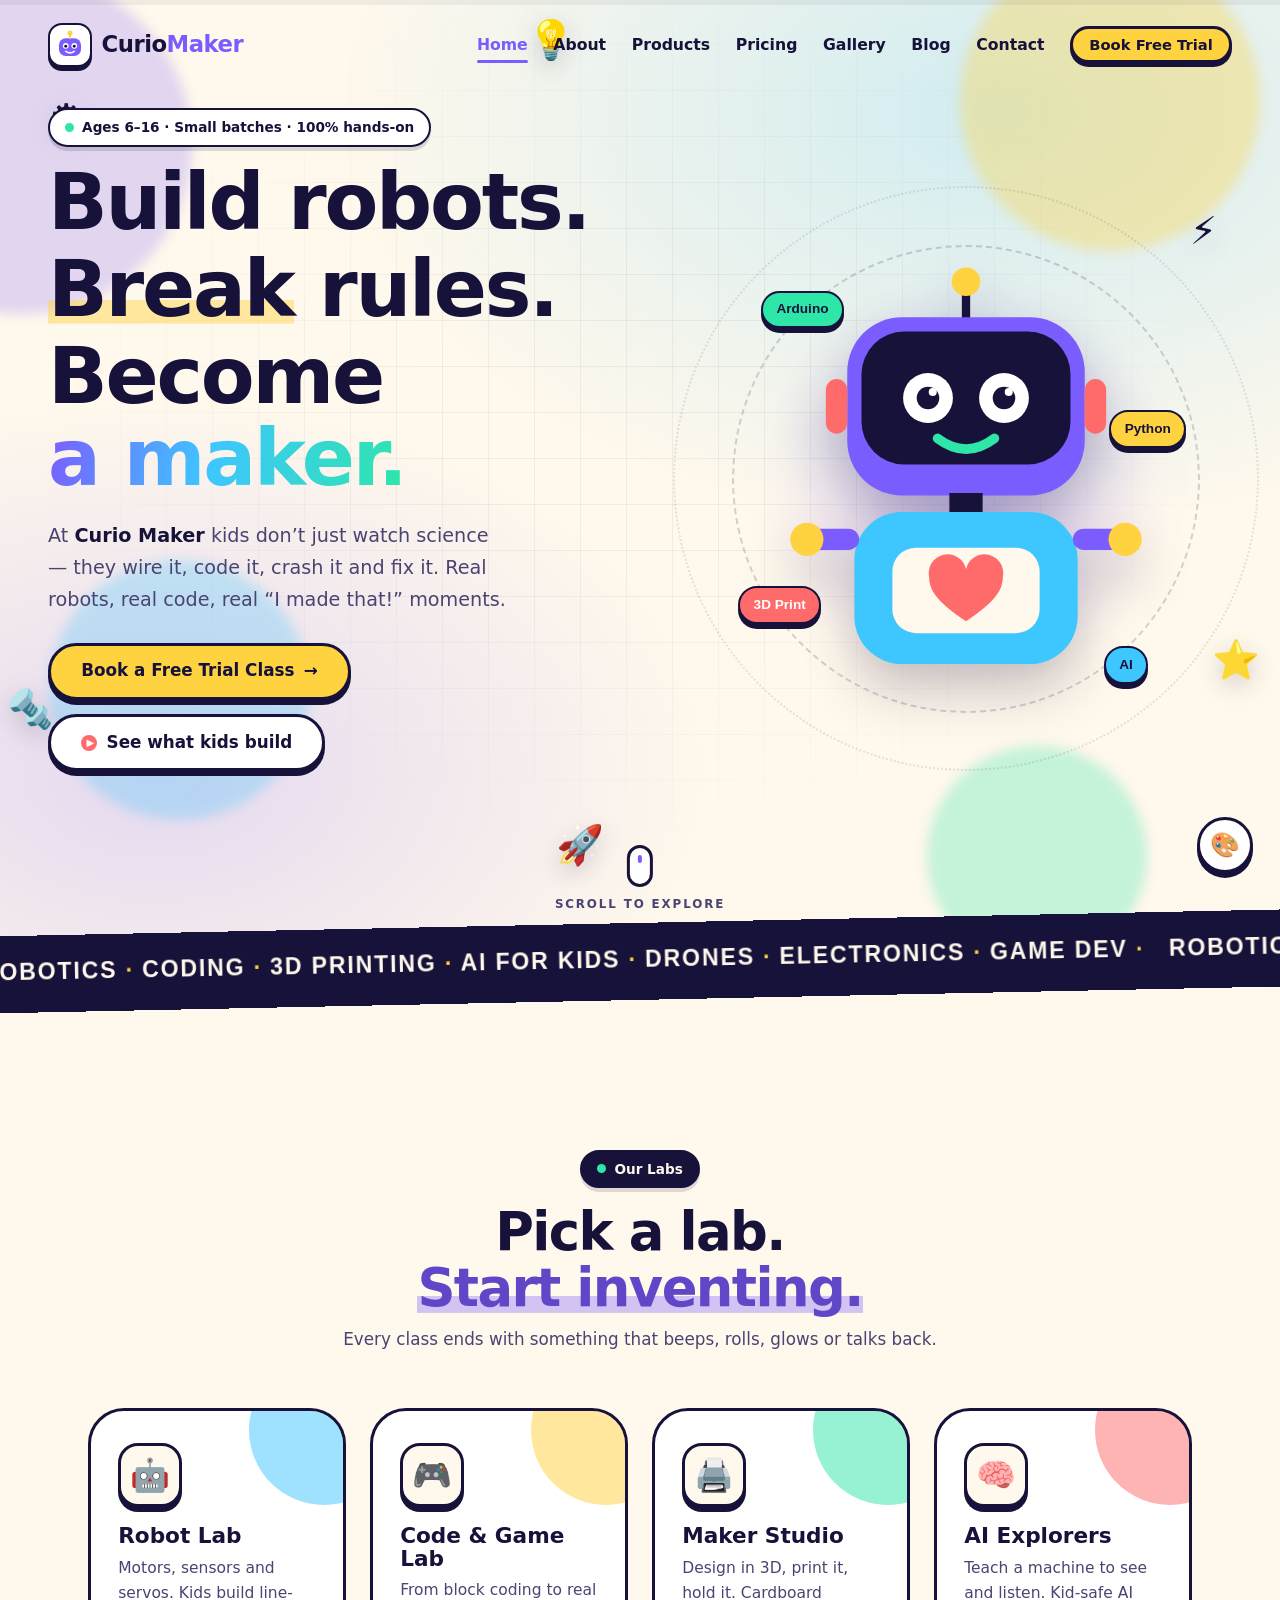
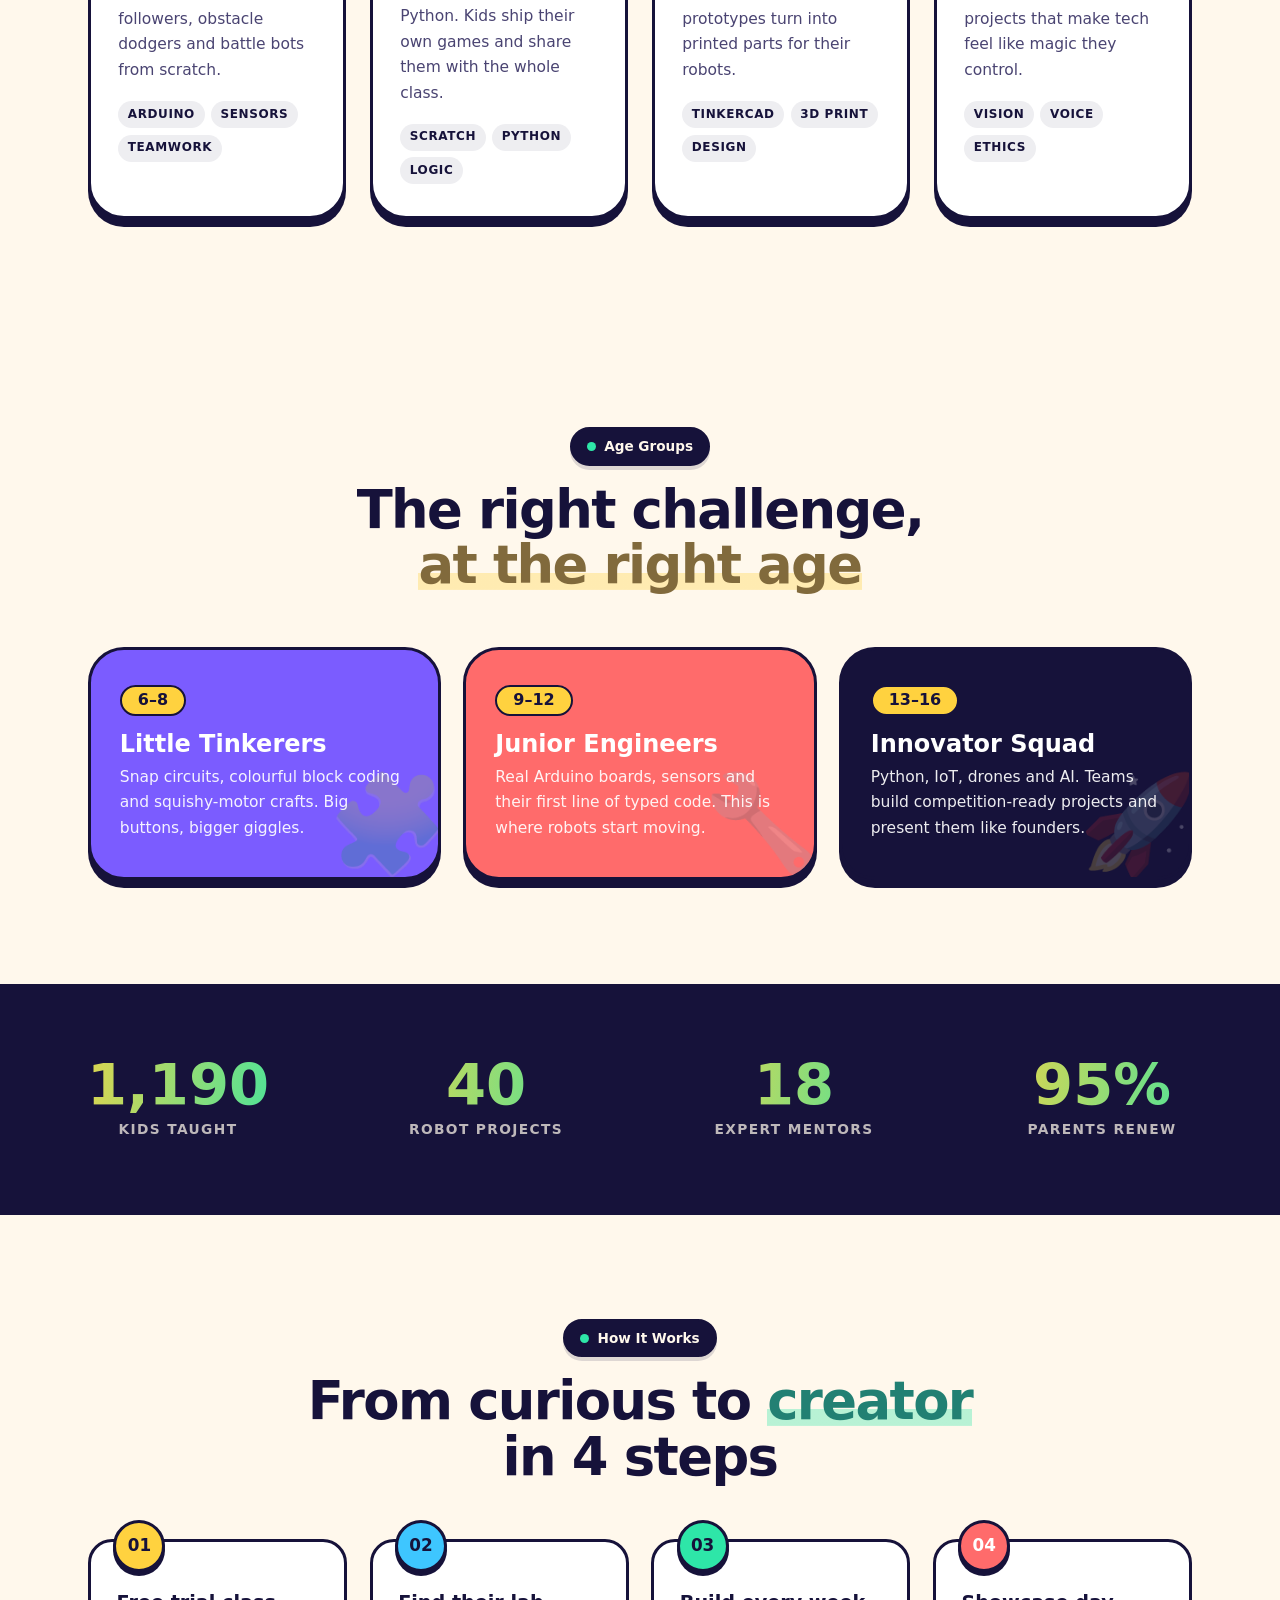
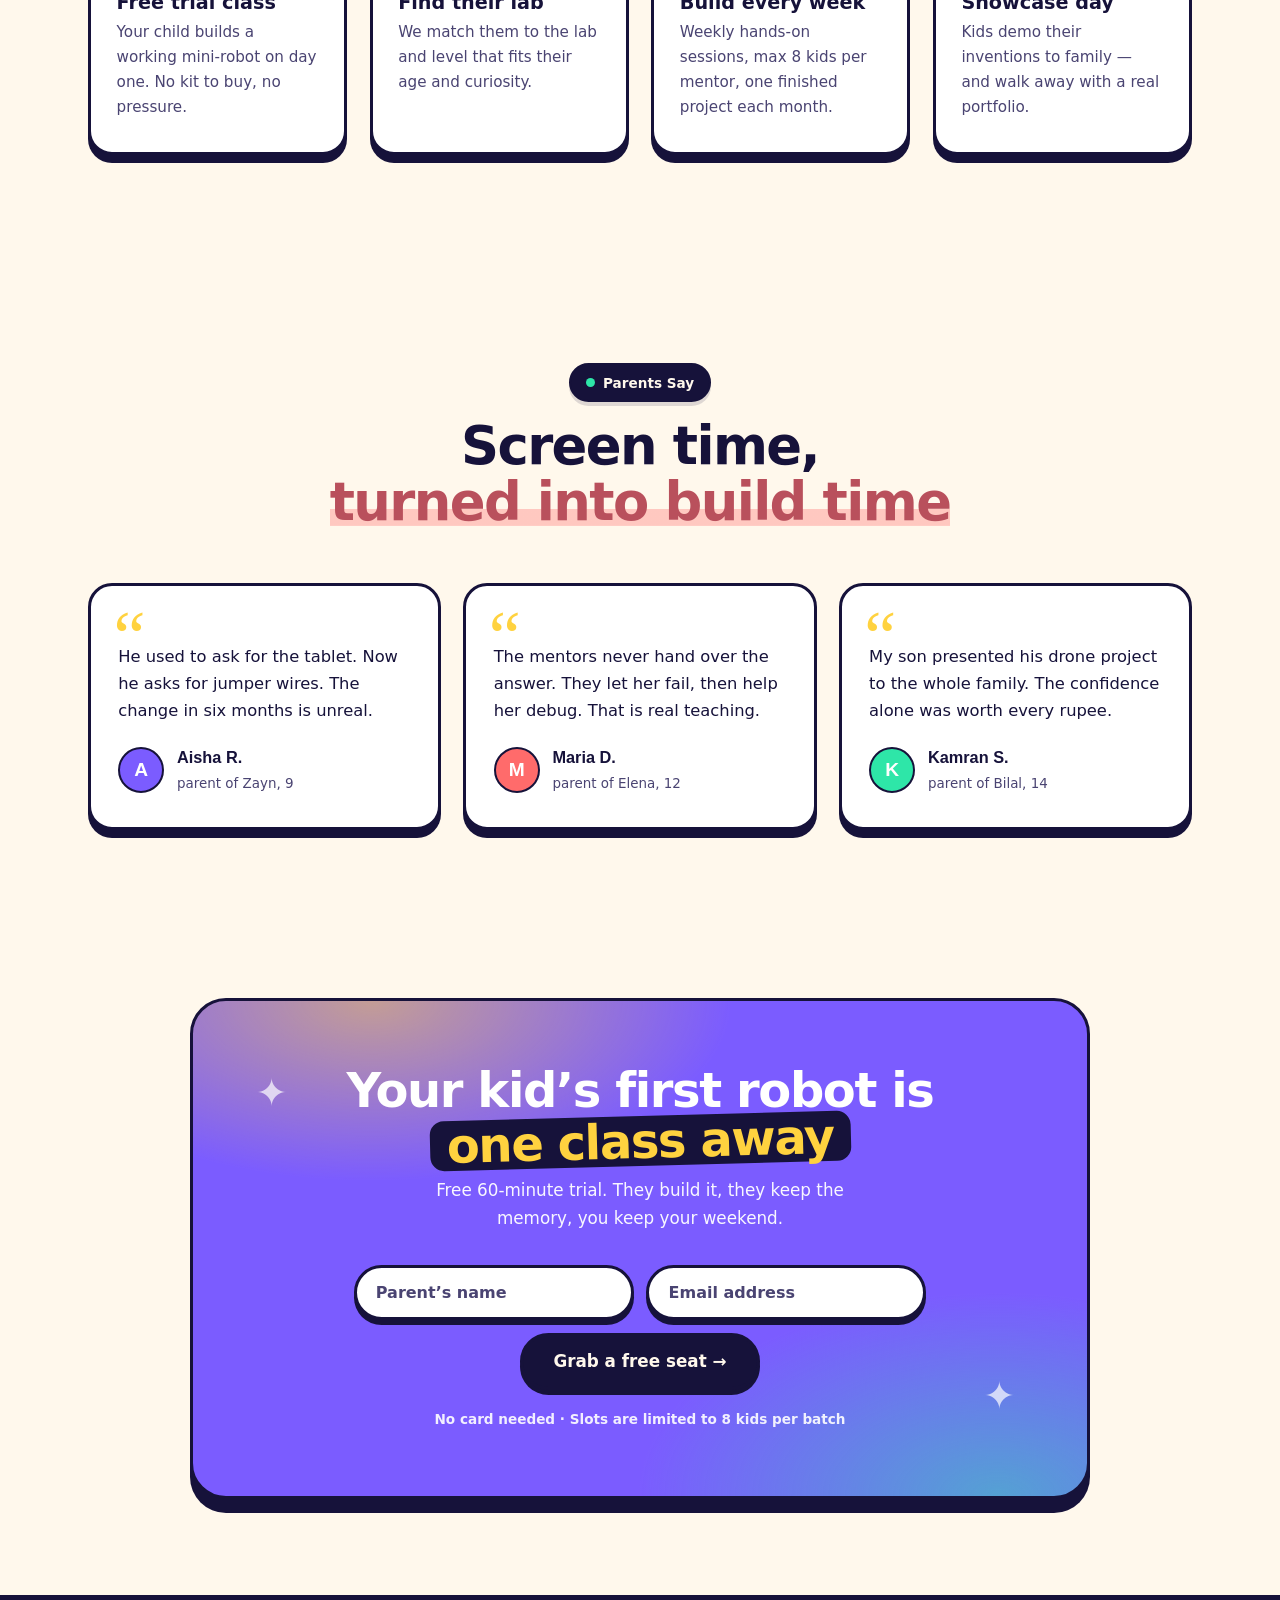
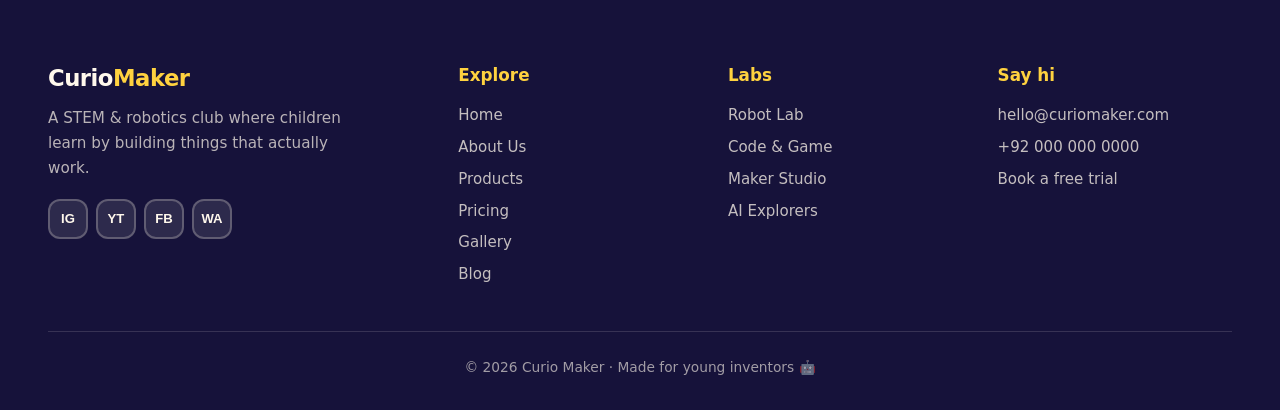
==== commit bc7eb437: "Add files via upload" ====
--- a/index.html
+++ b/index.html
@@ -3,14 +3,15 @@
 <head>
 <meta charset="UTF-8" />
 <meta name="viewport" content="width=device-width, initial-scale=1.0" />
+<!-- EDIT: page title + description (shown in Google results) -->
 <title>Curio Maker — STEM &amp; Robotics Club for Kids</title>
 <meta name="description" content="Curio Maker is a hands-on STEM and robotics club where kids aged 6-16 build robots, code games and invent wild machines." />
 <link rel="preconnect" href="https://fonts.googleapis.com" />
 <link rel="preconnect" href="https://fonts.gstatic.com" crossorigin />
 <link href="https://fonts.googleapis.com/css2?family=Fredoka:wght@400;500;600;700&family=Nunito:wght@400;600;700;800&display=swap" rel="stylesheet" />
-<link rel="stylesheet" href="css/themes.css" />
-<link rel="stylesheet" href="css/style.css" />
-<link rel="stylesheet" href="css/pages.css" />
+<link rel="stylesheet" href="assets/css/themes.css" />
+<link rel="stylesheet" href="assets/css/style.css" />
+<link rel="stylesheet" href="assets/css/pages.css" />
 <link rel="icon" href="favicon.svg" type="image/svg+xml" />
 <noscript><style>.reveal{opacity:1!important;transform:none!important}.hero__title .word{opacity:1!important;transform:none!important}</style></noscript>
 <script>/* apply the saved theme before first paint, so there is no flash */
@@ -23,6 +24,7 @@
 
 <!-- ══ NAV ══ -->
 <header class="nav" id="nav">
+  <!-- EDIT: your logo + brand name -->
   <a class="brand" href="#top">
     <span class="brand__bot" aria-hidden="true">
       <svg viewBox="0 0 40 40" width="34" height="34">
@@ -41,9 +43,11 @@
 
   <nav class="nav__links" id="navLinks">
     <a class="is-active" href="index.html">Home</a>
-    <a href="about.html">About Us</a>
+    <a href="about.html">About</a>
     <a href="products.html">Products</a>
+    <a href="pricing.html">Pricing</a>
     <a href="gallery.html">Gallery</a>
+    <a href="blog.html">Blog</a>
     <a href="contact.html">Contact</a>
     <a class="btn btn--sm btn--primary" href="contact.html#book">Book Free Trial</a>
   </nav>
@@ -303,6 +307,7 @@
 </main>
 
 <!-- ══ FOOTER ══ -->
+<!-- ══ FOOTER — EDIT: same on every page, keep them in sync ══ -->
 <footer class="foot">
   <div class="foot__inner">
     <div class="foot__brand">
@@ -315,7 +320,7 @@
         <a href="#" aria-label="WhatsApp">WA</a>
       </div>
     </div>
-    <div class="foot__col"><h4>Explore</h4><a href="index.html">Home</a><a href="about.html">About Us</a><a href="products.html">Products</a><a href="gallery.html">Gallery</a></div>
+    <div class="foot__col"><h4>Explore</h4><a href="index.html">Home</a><a href="about.html">About Us</a><a href="products.html">Products</a><a href="pricing.html">Pricing</a><a href="gallery.html">Gallery</a><a href="blog.html">Blog</a></div>
     <div class="foot__col"><h4>Labs</h4><a href="index.html#programs">Robot Lab</a><a href="index.html#programs">Code &amp; Game</a><a href="index.html#programs">Maker Studio</a><a href="index.html#programs">AI Explorers</a></div>
     <div class="foot__col"><h4>Say hi</h4><a href="mailto:hello@curiomaker.com">hello@curiomaker.com</a><a href="tel:+920000000000">+92 000 000 0000</a><a href="contact.html#book">Book a free trial</a></div>
   </div>
@@ -336,6 +341,6 @@
   </div>
 </div>
 
-<script src="js/main.js"></script>
+<script src="assets/js/main.js"></script>
 </body>
 </html>
--- a/assets/css/themes.css
+++ b/assets/css/themes.css
@@ -0,0 +1,112 @@
+/* ============================================================
+   CURIO MAKER — colour themes
+   Loaded BEFORE style.css. Each block is a complete palette;
+   the switcher sets data-theme="…" on <html>.
+
+   To add your own theme: copy a block, rename the key, change
+   the nine colours, then add a matching <button data-theme="…">
+   to the .themer panel in each page.
+
+   Token guide
+     --ink        text + every outline / hard shadow
+     --ink-soft   secondary text
+     --ink-rgb    same as --ink, comma form, for rgba()
+     --cream      page background        --cream-rgb  ditto
+     --white      card surface
+     --deep       dark band (footer, stats, marquee) — ALWAYS dark
+     --on-deep    text sitting on --deep --on-deep-rgb ditto
+     --on-accent  text sitting on a bright accent fill (sun/mint/sky)
+     --veil       lightbox backdrop
+     --grape --sky --sun --coral --mint   the five accents
+   ============================================================ */
+
+/* ── 1 · Curio Pop — grape, sky and sunshine on warm cream ── */
+:root,
+:root[data-theme="pop"]{
+  --ink:#16123a;      --ink-rgb:22,18,58;
+  --ink-soft:#4a4472;
+  --cream:#fff8ec;    --cream-rgb:255,248,236;
+  --white:#ffffff;
+  --deep:#16123a;
+  --on-deep:#fff8ec;  --on-deep-rgb:255,248,236;
+  --on-accent:#16123a;
+  --veil:rgba(22,18,58,.72);
+
+  --grape:#7b5cff;
+  --sky:#3ec6ff;
+  --sun:#ffd23f;
+  --coral:#ff6b6b;
+  --mint:#2ee6a8;
+}
+
+/* ── 2 · Bubblegum — candy pink, cyan and teal ─────────────── */
+:root[data-theme="bubble"]{
+  --ink:#2d0f33;      --ink-rgb:45,15,51;
+  --ink-soft:#7a5080;
+  --cream:#fff2f7;    --cream-rgb:255,242,247;
+  --white:#ffffff;
+  --deep:#2d0f33;
+  --on-deep:#fff2f7;  --on-deep-rgb:255,242,247;
+  --on-accent:#2d0f33;
+  --veil:rgba(45,15,51,.72);
+
+  --grape:#c9339b;
+  --sky:#3fc5e8;
+  --sun:#ffcf5c;
+  --coral:#e8446b;
+  --mint:#12cf9c;
+}
+
+/* ── 3 · Jungle Circuit — forest green, river blue, clay ───── */
+:root[data-theme="jungle"]{
+  --ink:#12261b;      --ink-rgb:18,38,27;
+  --ink-soft:#4a6353;
+  --cream:#f3f7e6;    --cream-rgb:243,247,230;
+  --white:#ffffff;
+  --deep:#12261b;
+  --on-deep:#f3f7e6;  --on-deep-rgb:243,247,230;
+  --on-accent:#12261b;
+  --veil:rgba(18,38,27,.74);
+
+  --grape:#2f7a4f;
+  --sky:#2f9ec4;
+  --sun:#ffc93c;
+  --coral:#cf5630;
+  --mint:#8ed14f;
+}
+
+/* ── 4 · Space Cadet — the dark one: deep navy and neon ────── */
+:root[data-theme="space"]{
+  --ink:#e9efff;      --ink-rgb:233,239,255;
+  --ink-soft:#9fabdc;
+  --cream:#111536;    --cream-rgb:17,21,54;
+  --white:#1c2150;
+  --deep:#080b20;
+  --on-deep:#e9efff;  --on-deep-rgb:233,239,255;
+  --on-accent:#0d1030;
+  --veil:rgba(4,6,18,.78);
+
+  --grape:#7a63f7;
+  --sky:#38e1ff;
+  --sun:#ffd54a;
+  --coral:#f4478a;
+  --mint:#5cf2b0;
+}
+
+/* ── 5 · Sunset Lab — tangerine, plum and warm teal ────────── */
+:root[data-theme="sunset"]{
+  --ink:#2b1330;      --ink-rgb:43,19,48;
+  --ink-soft:#755269;
+  --cream:#fff3e9;    --cream-rgb:255,243,233;
+  --white:#ffffff;
+  --deep:#2b1330;
+  --on-deep:#fff3e9;  --on-deep-rgb:255,243,233;
+  --on-accent:#2b1330;
+  --veil:rgba(43,19,48,.72);
+
+  --grape:#8d4bd6;
+  --sky:#37b3c9;
+  --sun:#ffb238;
+  --coral:#ef5a49;
+  --mint:#4fd18b;
+}
--- a/assets/css/style.css
+++ b/assets/css/style.css
@@ -0,0 +1,671 @@
+/* ============================================================
+   CURIO MAKER — STEM & Robotics club for kids
+   ============================================================ */
+
+/* Colours live in themes.css, which must load first.
+   Everything below is structural and shared by every theme. */
+:root{
+  --shadow-sm:0 4px 0 rgba(var(--ink-rgb),.14);
+  --shadow-md:0 14px 30px -14px rgba(var(--ink-rgb),.35);
+  --shadow-pop:0 8px 0 var(--ink);
+
+  --r-sm:14px;
+  --r-md:24px;
+  --r-lg:36px;
+  --r-full:999px;
+
+  --wrap:1200px;
+  --ease-pop:cubic-bezier(.34,1.56,.64,1);
+  --ease-out:cubic-bezier(.16,1,.3,1);
+}
+
+*,*::before,*::after{box-sizing:border-box;margin:0;padding:0}
+
+html{scroll-behavior:smooth;-webkit-text-size-adjust:100%}
+
+body{
+  font-family:"Nunito",system-ui,-apple-system,"Segoe UI",sans-serif;
+  background:var(--cream);
+  color:var(--ink);
+  line-height:1.65;
+  overflow-x:hidden;
+}
+
+h1,h2,h3,h4,.brand__text,.btn,.step__no,.lane__age,.count{
+  font-family:"Fredoka","Nunito",system-ui,sans-serif;
+  line-height:1.05;
+  font-weight:600;
+}
+
+img,svg{display:block;max-width:100%}
+section[id]{scroll-margin-top:96px}
+a{color:inherit;text-decoration:none}
+ul,ol{list-style:none}
+::selection{background:var(--sun);color:var(--on-accent)}
+
+/* ── scroll progress ─────────────────────────────────────── */
+.progress{
+  position:fixed;inset:0 0 auto 0;height:5px;z-index:120;
+  background:rgba(var(--ink-rgb),.06);
+}
+.progress span{
+  display:block;height:100%;width:0%;
+  background:linear-gradient(90deg,var(--grape),var(--sky),var(--mint),var(--sun));
+  transition:width .08s linear;
+}
+
+/* ── buttons ─────────────────────────────────────────────── */
+.btn{
+  display:inline-flex;align-items:center;justify-content:center;gap:.55em;
+  padding:.85em 1.5em;border:3px solid var(--ink);border-radius:var(--r-full);
+  font-size:1rem;font-weight:600;cursor:pointer;white-space:nowrap;
+  background:var(--white);color:var(--ink);
+  box-shadow:0 5px 0 var(--ink);
+  transition:transform .18s var(--ease-pop),box-shadow .18s var(--ease-pop),background .2s;
+}
+.btn:hover{transform:translateY(-3px);box-shadow:0 8px 0 var(--ink)}
+.btn:active{transform:translateY(3px);box-shadow:0 1px 0 var(--ink)}
+.btn--primary{background:var(--sun);color:var(--on-accent)}
+.btn--primary:hover{background:color-mix(in srgb,var(--sun) 84%,#fff)}
+.btn--dark{background:var(--deep);color:var(--on-deep);box-shadow:0 5px 0 var(--ink)}
+.btn--dark:hover{box-shadow:0 8px 0 var(--ink)}
+.btn--ghost{background:var(--white)}
+.btn--lg{font-size:1.05rem;padding:1em 1.8em}
+.btn--sm{padding:.55em 1.1em;font-size:.92rem;box-shadow:0 4px 0 var(--ink)}
+.btn__arrow{transition:transform .25s var(--ease-pop)}
+.btn:hover .btn__arrow{transform:translateX(5px)}
+.btn__play{
+  width:1.6em;height:1.6em;border-radius:50%;background:var(--coral);color:#fff;
+  display:grid;place-items:center;font-size:.6em;padding-left:2px;
+}
+
+/* ── pill ────────────────────────────────────────────────── */
+.pill{
+  display:inline-flex;align-items:center;gap:.6em;
+  padding:.45em 1.1em;border-radius:var(--r-full);
+  background:var(--white);border:2.5px solid var(--ink);
+  font-size:.85rem;font-weight:700;box-shadow:var(--shadow-sm);
+}
+.pill--dark{background:var(--deep);color:var(--on-deep);border-color:var(--ink)}
+.pill__dot{
+  width:9px;height:9px;border-radius:50%;background:var(--mint);
+  box-shadow:0 0 0 0 var(--mint);animation:ping 2s infinite;
+}
+@keyframes ping{
+  70%{box-shadow:0 0 0 10px transparent}
+  100%{box-shadow:0 0 0 0 transparent}
+}
+
+/* ── NAV ─────────────────────────────────────────────────── */
+.nav{
+  position:fixed;top:5px;left:0;right:0;z-index:110;
+  display:flex;align-items:center;justify-content:space-between;gap:1rem;
+  padding:1.1rem clamp(1rem,4vw,3rem);
+  transition:padding .3s var(--ease-out),background .3s,box-shadow .3s,backdrop-filter .3s;
+}
+.nav.is-stuck{
+  padding-block:.6rem;
+  background:rgba(var(--cream-rgb),.86);
+  backdrop-filter:blur(14px);
+  box-shadow:0 6px 30px -18px rgba(var(--ink-rgb),.6);
+  border-bottom:2px solid rgba(var(--ink-rgb),.08);
+}
+.brand{display:flex;align-items:center;gap:.6rem}
+.brand__bot{
+  display:grid;place-items:center;width:44px;height:44px;border-radius:14px;
+  background:var(--white);border:2.5px solid var(--ink);box-shadow:0 4px 0 var(--ink);
+  transition:transform .3s var(--ease-pop);
+}
+.brand:hover .brand__bot{transform:rotate(-8deg) scale(1.06)}
+.brand__text{font-size:1.42rem;font-weight:700;letter-spacing:-.5px}
+.brand__text span{color:var(--grape)}
+
+.nav__links{display:flex;align-items:center;gap:clamp(.8rem,2vw,1.9rem)}
+.nav__links>a:not(.btn){
+  font-weight:700;font-size:.98rem;position:relative;padding:.25em 0;
+}
+.nav__links>a:not(.btn)::after{
+  content:"";position:absolute;left:0;bottom:-2px;height:3px;width:100%;
+  background:var(--grape);border-radius:3px;
+  transform:scaleX(0);transform-origin:right;transition:transform .3s var(--ease-out);
+}
+.nav__links>a:not(.btn):hover::after{transform:scaleX(1);transform-origin:left}
+.nav__links>a.is-active{color:var(--grape)}
+.nav__links>a.is-active::after{transform:scaleX(1)}
+
+.nav__burger{
+  display:none;flex-direction:column;gap:5px;padding:10px;
+  background:var(--white);border:2.5px solid var(--ink);border-radius:12px;
+  box-shadow:0 4px 0 var(--ink);cursor:pointer;
+}
+.nav__burger span{display:block;width:22px;height:3px;background:var(--ink);border-radius:3px;transition:.3s}
+.nav__burger.is-open span:nth-child(1){transform:translateY(8px) rotate(45deg)}
+.nav__burger.is-open span:nth-child(2){opacity:0}
+.nav__burger.is-open span:nth-child(3){transform:translateY(-8px) rotate(-45deg)}
+
+/* ── HERO ────────────────────────────────────────────────── */
+.hero{
+  position:relative;min-height:100svh;
+  display:flex;flex-direction:column;justify-content:center;
+  padding:clamp(6.5rem,12vh,9rem) clamp(1rem,4vw,3rem) clamp(5.5rem,10vh,7rem);
+  overflow:hidden;
+  background:
+    radial-gradient(1100px 700px at 78% 12%,color-mix(in srgb,var(--sky) 24%,transparent),transparent 60%),
+    radial-gradient(900px 600px at 12% 82%,color-mix(in srgb,var(--grape) 20%,transparent),transparent 62%),
+    var(--cream);
+}
+.hero__bg{position:absolute;inset:-10% -5%;pointer-events:none}
+
+.grid{
+  position:absolute;inset:0;
+  background-image:
+    linear-gradient(rgba(var(--ink-rgb),.055) 1.5px,transparent 1.5px),
+    linear-gradient(90deg,rgba(var(--ink-rgb),.055) 1.5px,transparent 1.5px);
+  background-size:46px 46px;
+  mask-image:radial-gradient(closest-side at 50% 45%,#000 30%,transparent 88%);
+  -webkit-mask-image:radial-gradient(closest-side at 50% 45%,#000 30%,transparent 88%);
+}
+
+.blob{position:absolute;border-radius:50%;filter:blur(6px);opacity:.5;will-change:transform}
+.blob--grape{width:340px;height:340px;background:var(--grape);top:6%;left:-6%;opacity:.22}
+.blob--sky  {width:260px;height:260px;background:var(--sky);top:58%;left:8%;opacity:.28}
+.blob--sun  {width:300px;height:300px;background:var(--sun);top:4%;right:6%;opacity:.35}
+.blob--mint {width:220px;height:220px;background:var(--mint);bottom:6%;right:14%;opacity:.28}
+
+.float{
+  position:absolute;font-size:clamp(1.6rem,3vw,2.6rem);
+  filter:drop-shadow(0 8px 12px rgba(var(--ink-rgb),.18));
+  will-change:transform;
+}
+.float--gear  {top:16%;left:8%;animation:spin 14s linear infinite}
+.float--bolt  {top:26%;right:9%;animation:bob 3.4s ease-in-out infinite}
+.float--chip  {bottom:26%;left:5%;animation:bob 4.2s ease-in-out infinite .4s}
+.float--star  {top:64%;right:6%;animation:bob 3.8s ease-in-out infinite .8s}
+.float--rocket{bottom:14%;left:44%;animation:bob 5s ease-in-out infinite .2s}
+.float--bulb  {top:9%;left:42%;animation:bob 4.6s ease-in-out infinite .6s}
+@keyframes spin{to{transform:rotate(360deg)}}
+@keyframes bob{50%{transform:translateY(-16px) rotate(6deg)}}
+
+.hero__inner{
+  position:relative;z-index:2;width:100%;max-width:var(--wrap);margin-inline:auto;
+  display:grid;grid-template-columns:1.05fr .95fr;align-items:center;gap:clamp(2rem,5vw,4rem);
+}
+
+.hero__title{
+  font-size:clamp(2.7rem,6.6vw,4.9rem);
+  font-weight:700;letter-spacing:-2.2px;margin:.9rem 0 1rem;
+}
+.hero__title .line{display:block;overflow:hidden;padding-bottom:.06em}
+.hero__title .word{
+  display:inline-block;
+  transform:translateY(110%) rotate(6deg);
+  opacity:0;
+  animation:wordIn .9s var(--ease-out) forwards;
+  animation-delay:calc(.15s + var(--i) * .09s);
+}
+@keyframes wordIn{to{transform:translateY(0) rotate(0);opacity:1}}
+.hero__title .grad{
+  background:linear-gradient(100deg,var(--grape),var(--sky) 45%,var(--mint));
+  -webkit-background-clip:text;background-clip:text;color:transparent;
+}
+/* highlight painted as a background so it always sits behind the glyphs */
+.hero__title .pop{
+  background-image:linear-gradient(color-mix(in srgb,var(--sun) 46%,transparent) 0 0);
+  background-repeat:no-repeat;
+  background-position:0 88%;
+  background-size:0% .3em;
+  animation:
+    wordIn .9s var(--ease-out) .33s forwards,
+    swipe  .8s var(--ease-out) 1.1s forwards;
+}
+@keyframes swipe{to{background-size:100% .3em}}
+
+.hero__sub{
+  font-size:clamp(1.02rem,1.6vw,1.2rem);color:var(--ink-soft);
+  max-width:38ch;margin-bottom:1.7rem;
+}
+.hero__sub b{color:var(--ink)}
+
+.hero__cta{display:flex;flex-wrap:wrap;gap:.9rem;margin-bottom:2rem}
+
+.hero__trust{display:flex;flex-wrap:wrap;gap:clamp(1.2rem,3vw,2.6rem)}
+.hero__trust li{display:flex;flex-direction:column;line-height:1.2}
+.hero__trust b{font-family:"Fredoka",sans-serif;font-size:1.6rem;color:var(--grape)}
+.hero__trust span{font-size:.82rem;font-weight:700;color:var(--ink-soft);text-transform:uppercase;letter-spacing:.06em}
+
+/* robot stage */
+.hero__stage{position:relative;display:grid;place-items:center;min-height:420px;will-change:transform}
+.stage__glow{
+  position:absolute;width:78%;aspect-ratio:1;border-radius:50%;
+  background:radial-gradient(circle,color-mix(in srgb,var(--grape) 35%,transparent),transparent 68%);
+  filter:blur(20px);
+}
+.stage__ring{
+  position:absolute;border-radius:50%;border:2.5px dashed rgba(var(--ink-rgb),.18);
+}
+.stage__ring--1{width:88%;aspect-ratio:1;animation:spin 34s linear infinite}
+.stage__ring--2{width:110%;aspect-ratio:1;border-style:dotted;opacity:.6;animation:spin 48s linear infinite reverse}
+
+.bot{position:relative;width:min(100%,380px);animation:floaty 5.2s ease-in-out infinite}
+@keyframes floaty{50%{transform:translateY(-18px)}}
+.bot__svg{width:100%;filter:drop-shadow(0 26px 26px rgba(var(--ink-rgb),.24))}
+.bot__ping{animation:blinkPing 1.9s ease-in-out infinite}
+@keyframes blinkPing{50%{opacity:.35;r:9}}
+.bot__heart{transform-box:fill-box;transform-origin:center;animation:beat 1.6s ease-in-out infinite}
+@keyframes beat{0%,100%{transform:scale(1)}30%{transform:scale(1.16)}45%{transform:scale(.98)}}
+.bot__arm{transform-box:fill-box;transform-origin:right center}
+.bot__arm--l{transform-origin:right center;animation:wave 2.6s ease-in-out infinite}
+.bot__arm--r{transform-origin:left center;animation:wave 2.6s ease-in-out infinite reverse}
+@keyframes wave{50%{transform:rotate(-16deg)}}
+#pupils{transition:transform .18s ease-out}
+
+.chip{
+  position:absolute;padding:.42em 1em;border-radius:var(--r-full);
+  background:var(--white);border:2.5px solid var(--ink);
+  font-family:"Fredoka",sans-serif;font-size:.85rem;font-weight:600;color:var(--on-accent);
+  box-shadow:0 5px 0 var(--ink);white-space:nowrap;
+}
+.chip--1{top:6%;left:-4%;background:var(--mint);animation:bob 4s ease-in-out infinite}
+.chip--2{top:34%;right:-8%;background:var(--sun);animation:bob 4.6s ease-in-out infinite .5s}
+.chip--3{bottom:16%;left:-10%;background:var(--coral);color:#fff;animation:bob 5.2s ease-in-out infinite .9s}
+.chip--4{bottom:2%;right:2%;background:var(--sky);animation:bob 4.3s ease-in-out infinite 1.3s}
+
+.scrollcue{
+  position:absolute;left:50%;bottom:1.6rem;transform:translateX(-50%);
+  z-index:3;display:flex;flex-direction:column;align-items:center;gap:.5rem;
+  font-size:.74rem;font-weight:800;letter-spacing:.16em;text-transform:uppercase;
+  color:var(--ink-soft);
+}
+.scrollcue__mouse{
+  width:26px;height:42px;border:3px solid var(--ink);border-radius:var(--r-full);
+  display:grid;justify-items:center;padding-top:7px;background:var(--white);
+}
+.scrollcue__mouse i{width:4px;height:8px;border-radius:3px;background:var(--grape);animation:wheel 1.6s ease-in-out infinite}
+@keyframes wheel{50%{transform:translateY(12px);opacity:.2}}
+.scrollcue__txt{animation:bob 3s ease-in-out infinite}
+
+/* ── MARQUEE ─────────────────────────────────────────────── */
+.marquee{
+  background:var(--deep);color:var(--on-deep);overflow:hidden;
+  padding:.9rem 0;border-block:4px solid var(--ink);
+  transform:rotate(-1.2deg) scale(1.03);
+  margin-block:-1rem 3rem;position:relative;z-index:4;
+}
+.marquee__track{display:flex;width:max-content;animation:slide 26s linear infinite}
+.marquee__track span{
+  font-family:"Fredoka",sans-serif;font-size:clamp(1rem,2vw,1.4rem);
+  font-weight:600;letter-spacing:.08em;padding-right:1rem;
+}
+.marquee__track b{color:var(--sun)}
+@keyframes slide{to{transform:translateX(-50%)}}
+
+/* ── generic section ─────────────────────────────────────── */
+.section{
+  max-width:var(--wrap);margin-inline:auto;
+  padding:clamp(3.5rem,9vw,6.5rem) clamp(1rem,4vw,3rem);
+}
+.sec-head{text-align:center;max-width:44rem;margin:0 auto clamp(2.2rem,5vw,3.4rem)}
+.sec-title{
+  font-size:clamp(2rem,4.6vw,3.3rem);font-weight:700;letter-spacing:-1.6px;
+  margin:1rem 0 .7rem;
+}
+/* --hl picks the accent, --hlm how much of it survives the mix toward --ink.
+   Mixing toward --ink keeps the text readable in light AND dark themes:
+   it darkens the accent on cream, and lightens it on navy. */
+.hl{
+  --hl:var(--grape);
+  --hlm:72%;
+  color:color-mix(in srgb,var(--hl) var(--hlm),var(--ink));
+  background-image:linear-gradient(color-mix(in srgb,var(--hl) 34%,transparent) 0 0);
+  background-repeat:no-repeat;
+  background-position:0 88%;
+  background-size:100% .32em;
+  /* keep short highlighted phrases on one line, and draw the bar per line
+     if they ever do wrap */
+  white-space:nowrap;
+  -webkit-box-decoration-break:clone;box-decoration-break:clone;
+}
+@media (max-width:600px){.hl{white-space:normal}}
+.hl--sun  {--hl:var(--sun);  --hlm:46%}
+.hl--mint {--hl:var(--mint); --hlm:52%}
+.hl--coral{--hl:var(--coral);--hlm:70%}
+.sec-sub{color:var(--ink-soft);font-size:1.05rem}
+
+/* ── program cards ───────────────────────────────────────── */
+.cards{
+  display:grid;gap:1.5rem;
+  grid-template-columns:repeat(auto-fit,minmax(250px,1fr));
+}
+.card{
+  position:relative;overflow:hidden;
+  padding:2rem 1.7rem;border-radius:var(--r-lg);
+  background:var(--white);border:3px solid var(--ink);
+  box-shadow:0 8px 0 var(--ink);
+  transition:transform .3s var(--ease-pop),box-shadow .3s var(--ease-pop);
+}
+.card:hover{transform:translateY(-10px) rotate(-1deg);box-shadow:0 18px 0 var(--ink)}
+.card__icon{
+  width:64px;height:64px;display:grid;place-items:center;font-size:2rem;
+  border-radius:20px;border:3px solid var(--ink);background:var(--cream);
+  margin-bottom:1.1rem;box-shadow:0 5px 0 var(--ink);
+  transition:transform .35s var(--ease-pop);
+}
+.card:hover .card__icon{transform:rotate(-10deg) scale(1.08)}
+.card h3{font-size:1.35rem;margin-bottom:.5rem}
+.card p{color:var(--ink-soft);font-size:.97rem;margin-bottom:1.1rem}
+.card__tags{display:flex;flex-wrap:wrap;gap:.4rem}
+.card__tags li{
+  font-size:.75rem;font-weight:800;text-transform:uppercase;letter-spacing:.05em;
+  padding:.3em .8em;border-radius:var(--r-full);background:rgba(var(--ink-rgb),.07);
+}
+.card>*:not(.card__blob){position:relative;z-index:1}
+.card__blob{
+  position:absolute;width:150px;height:150px;border-radius:50%;
+  right:-56px;top:-56px;opacity:.5;z-index:0;
+  transition:transform .5s var(--ease-out);
+}
+.card:hover .card__blob{transform:scale(1.5)}
+.card--sky   .card__blob{background:var(--sky)}
+.card--sun   .card__blob{background:var(--sun)}
+.card--mint  .card__blob{background:var(--mint)}
+.card--coral .card__blob{background:var(--coral)}
+
+/* ── age lanes ───────────────────────────────────────────── */
+.lanes{display:grid;gap:1.4rem;grid-template-columns:repeat(auto-fit,minmax(260px,1fr))}
+.lane{
+  position:relative;overflow:hidden;
+  padding:2.2rem 1.8rem;border-radius:var(--r-lg);
+  border:3px solid var(--ink);background:var(--grape);color:#fff;
+  box-shadow:0 8px 0 var(--ink);
+  transition:transform .3s var(--ease-pop);
+}
+.lane:nth-child(2){background:var(--coral)}
+.lane:nth-child(3){background:var(--deep)}
+.lane:hover{transform:translateY(-8px) rotate(1deg)}
+.lane__age{
+  display:inline-block;font-size:1rem;font-weight:700;
+  padding:.3em 1em;border-radius:var(--r-full);
+  background:var(--sun);color:var(--on-accent);border:2.5px solid var(--ink);
+  margin-bottom:1rem;
+}
+.lane h3{font-size:1.5rem;margin-bottom:.5rem}
+.lane p{font-size:.97rem;opacity:.92;max-width:30ch}
+.lane>*:not(.lane__emoji){position:relative;z-index:1}
+.lane__emoji{
+  position:absolute;right:-.1em;bottom:-.28em;font-size:6rem;opacity:.22;z-index:0;
+  transition:transform .4s var(--ease-pop);
+}
+.lane:hover .lane__emoji{transform:rotate(-12deg) scale(1.12)}
+
+/* ── stats ───────────────────────────────────────────────── */
+.stats{background:var(--deep);color:var(--on-deep);padding:clamp(3rem,7vw,4.5rem) 1rem}
+.stats__inner{
+  max-width:var(--wrap);margin-inline:auto;
+  display:grid;gap:2rem;grid-template-columns:repeat(auto-fit,minmax(160px,1fr));
+  text-align:center;
+}
+.stat b{
+  display:block;font-size:clamp(2.4rem,5vw,3.6rem);font-weight:700;
+  background:linear-gradient(100deg,var(--sun),var(--mint));
+  -webkit-background-clip:text;background-clip:text;color:transparent;
+}
+.stat span{font-size:.86rem;font-weight:800;text-transform:uppercase;letter-spacing:.1em;opacity:.72}
+
+/* ── steps ───────────────────────────────────────────────── */
+.steps{
+  display:grid;gap:1.4rem;grid-template-columns:repeat(auto-fit,minmax(230px,1fr));
+  counter-reset:s;
+}
+.step{
+  position:relative;padding:2rem 1.6rem;border-radius:var(--r-md);
+  background:var(--white);border:3px solid var(--ink);box-shadow:0 8px 0 var(--ink);
+  transition:transform .3s var(--ease-pop);
+}
+.step:hover{transform:translateY(-8px)}
+.step__no{
+  position:absolute;top:-22px;left:1.4rem;
+  width:52px;height:52px;display:grid;place-items:center;border-radius:50%;
+  background:var(--sun);color:var(--on-accent);border:3px solid var(--ink);box-shadow:0 4px 0 var(--ink);
+  font-size:1.05rem;font-weight:700;
+}
+.step:nth-child(2) .step__no{background:var(--sky)}
+.step:nth-child(3) .step__no{background:var(--mint)}
+.step:nth-child(4) .step__no{background:var(--coral);color:#fff}
+.step h3{font-size:1.2rem;margin:1.2rem 0 .45rem}
+.step p{color:var(--ink-soft);font-size:.95rem}
+
+/* ── quotes ──────────────────────────────────────────────── */
+.quotes{display:grid;gap:1.4rem;grid-template-columns:repeat(auto-fit,minmax(270px,1fr))}
+.quote{
+  padding:2rem 1.7rem;border-radius:var(--r-md);
+  background:var(--white);border:3px solid var(--ink);box-shadow:0 8px 0 var(--ink);
+  display:flex;flex-direction:column;gap:1.2rem;
+  transition:transform .3s var(--ease-pop);
+}
+.quote:hover{transform:translateY(-8px) rotate(-.6deg)}
+.quote blockquote{position:relative;font-size:1.02rem;color:var(--ink);padding-top:1.6rem}
+.quote blockquote::before{
+  content:"\201C";position:absolute;top:-1.1rem;left:-.3rem;
+  font-family:"Fredoka",serif;font-size:4.5rem;color:var(--sun);line-height:1;
+}
+.quote figcaption{display:grid;grid-template-columns:auto 1fr;gap:.15rem .8rem;align-items:center;margin-top:auto}
+.quote figcaption .ava{
+  grid-row:span 2;width:46px;height:46px;border-radius:50%;
+  display:grid;place-items:center;background:var(--c);color:#fff;
+  font-family:"Fredoka",sans-serif;font-size:1.2rem;font-weight:600;
+  border:2.5px solid var(--ink);
+}
+.quote figcaption b{font-family:"Fredoka",sans-serif;font-size:1.02rem;align-self:end}
+.quote figcaption i{font-size:.84rem;color:var(--ink-soft);font-style:normal;align-self:start}
+
+/* ── CTA ─────────────────────────────────────────────────── */
+.cta{padding:clamp(2rem,6vw,4rem) clamp(1rem,4vw,3rem) clamp(4rem,9vw,6rem)}
+.cta__card{
+  position:relative;overflow:hidden;
+  max-width:900px;margin-inline:auto;text-align:center;
+  padding:clamp(2.5rem,6vw,4rem) clamp(1.4rem,5vw,3.5rem);
+  border-radius:var(--r-lg);border:3px solid var(--ink);
+  background:
+    radial-gradient(600px 300px at 20% 0%,color-mix(in srgb,var(--sun) 55%,transparent),transparent 60%),
+    radial-gradient(600px 340px at 90% 100%,color-mix(in srgb,var(--mint) 50%,transparent),transparent 60%),
+    var(--grape);
+  color:#fff;box-shadow:0 14px 0 var(--ink);
+}
+.cta__card h2{font-size:clamp(1.9rem,4.4vw,3rem);letter-spacing:-1.4px;margin-bottom:.7rem}
+.cta__card h2 span{
+  display:inline-block;background:var(--deep);color:var(--sun);
+  padding:0 .35em;border-radius:14px;transform:rotate(-1.5deg);
+}
+.cta__card>p{max-width:44ch;margin:0 auto 2rem;font-size:1.05rem;opacity:.95}
+.cta__form{display:flex;flex-wrap:wrap;gap:.8rem;justify-content:center;margin-bottom:1rem}
+.cta__form input{
+  flex:1 1 220px;max-width:280px;
+  padding:.95em 1.2em;border-radius:var(--r-full);
+  border:3px solid var(--ink);background:var(--white);color:var(--ink);
+  font-family:inherit;font-size:1rem;font-weight:600;
+  box-shadow:0 5px 0 var(--ink);outline:none;
+}
+.cta__form input::placeholder{color:var(--ink-soft)}
+.cta__form input:focus{box-shadow:0 5px 0 var(--ink),0 0 0 4px color-mix(in srgb,var(--sun) 70%,transparent)}
+.cta__card small{font-size:.85rem;opacity:.9;font-weight:700}
+.cta__card.is-sent .cta__form{display:none}
+.cta__thanks{
+  font-family:"Fredoka",sans-serif;font-size:1.3rem;
+  background:var(--deep);color:var(--on-deep);border-radius:var(--r-md);padding:1.2rem;margin-bottom:1rem;
+}
+.cta__spark{position:absolute;font-size:2.4rem;opacity:.7;animation:bob 4s ease-in-out infinite}
+.cta__spark--1{top:12%;left:7%}
+.cta__spark--2{bottom:14%;right:8%;animation-delay:.7s}
+
+/* ── FOOTER ──────────────────────────────────────────────── */
+.foot{background:var(--deep);color:var(--on-deep);padding:clamp(3rem,7vw,4.5rem) clamp(1rem,4vw,3rem) 2rem}
+.foot__inner{
+  max-width:var(--wrap);margin-inline:auto;
+  display:grid;gap:2.2rem;grid-template-columns:1.6fr 1fr 1fr 1fr;
+}
+.foot__brand p{color:rgba(var(--on-deep-rgb),.7);font-size:.95rem;max-width:32ch;margin-top:.7rem}
+.foot__brand .brand__text span{color:var(--sun)}
+.foot__col h4{font-size:1.05rem;margin-bottom:.9rem;color:var(--sun)}
+.foot__col a{display:block;font-size:.94rem;color:rgba(var(--on-deep-rgb),.75);padding:.22rem 0;transition:color .2s,transform .2s}
+.foot__col a:hover{color:var(--mint);transform:translateX(4px)}
+.foot__base{
+  max-width:var(--wrap);margin:2.5rem auto 0;padding-top:1.5rem;
+  border-top:1px solid rgba(var(--on-deep-rgb),.14);
+  text-align:center;font-size:.86rem;color:rgba(var(--on-deep-rgb),.6);
+}
+
+/* ── SCROLL REVEAL ───────────────────────────────────────── */
+.reveal{
+  opacity:0;transform:translateY(42px) scale(.97);
+  transition:opacity .7s var(--ease-out),transform .7s var(--ease-out);
+  transition-delay:calc((var(--d,1) - 1) * .11s);
+}
+.reveal.is-in{opacity:1;transform:none}
+
+/* ── RESPONSIVE ──────────────────────────────────────────── */
+@media (max-width:980px){
+  .hero__inner{grid-template-columns:1fr;text-align:center}
+  .hero__copy{display:flex;flex-direction:column;align-items:center}
+  .hero__sub{max-width:52ch}
+  .hero__cta,.hero__trust{justify-content:center}
+  .hero__stage{order:-1;min-height:250px;margin-bottom:.4rem}
+  .bot{width:min(66%,260px)}
+  .foot__inner{grid-template-columns:1fr 1fr}
+  .foot__brand{grid-column:1/-1}
+}
+
+/* ── nav collapses earlier than the rest: 7 links need the room ── */
+@media (max-width:940px){
+  .nav__burger{display:flex}
+  .nav__links{
+    position:absolute;top:calc(100% + .4rem);right:clamp(1rem,4vw,3rem);
+    flex-direction:column;align-items:stretch;gap:.4rem;
+    padding:1rem;min-width:220px;
+    background:var(--white);border:3px solid var(--ink);border-radius:var(--r-md);
+    box-shadow:0 10px 0 var(--ink);
+    opacity:0;visibility:hidden;transform:translateY(-12px) scale(.96);transform-origin:top right;
+    transition:.28s var(--ease-pop);
+  }
+  .nav__links.is-open{opacity:1;visibility:visible;transform:none}
+  .nav__links>a:not(.btn){padding:.5rem .4rem;border-radius:10px}
+  .nav__links>a:not(.btn):hover{background:var(--cream)}
+  .nav__links>a:not(.btn)::after{display:none}
+  .nav__links>a.is-active{background:var(--cream)}
+}
+
+@media (max-width:760px){
+  .hero{padding-top:6.5rem;padding-bottom:4.5rem}
+  .hero__stage{min-height:225px}
+  .bot{width:min(60%,230px)}
+  .hero__title{letter-spacing:-1.4px;font-size:clamp(2.35rem,9vw,3rem)}
+  .hero__sub{font-size:1rem;margin-bottom:1.4rem}
+  .hero__cta{margin-bottom:1.5rem}
+  .hero__trust b{font-size:1.35rem}
+  .float--rocket,.float--bulb{display:none}
+  /* keep the chips off the robot's arms once the stage shrinks */
+  .chip{font-size:.75rem;padding:.34em .8em;box-shadow:0 4px 0 var(--ink)}
+  .chip--1{top:2%;left:-2%}
+  .chip--2{top:28%;right:-4%}
+  .chip--3{bottom:2%;left:0}
+  .chip--4{bottom:-4%;right:4%}
+  .hero__trust{gap:1.1rem}
+  .hero__trust span{font-size:.72rem}
+  /* the cue would land on top of the trust row once the hero stacks */
+  .scrollcue{display:none}
+  .marquee{transform:rotate(-1.6deg) scale(1.06)}
+}
+
+@media (max-width:520px){
+  .btn--lg{width:100%}
+  .hero__cta{width:100%}
+  .chip--3{left:-4%}
+  .foot__inner{grid-template-columns:1fr;text-align:center}
+  .foot__col a:hover{transform:none}
+}
+
+/* ── REDUCED MOTION ──────────────────────────────────────── */
+@media (prefers-reduced-motion:reduce){
+  html{scroll-behavior:auto}
+  *,*::before,*::after{
+    animation-duration:.01ms !important;animation-iteration-count:1 !important;
+    transition-duration:.01ms !important;
+  }
+  .reveal{opacity:1;transform:none}
+  .hero__title .word{opacity:1;transform:none}
+  .hero__title .pop::after{transform:scaleX(1)}
+}
+
+/* ── THEME-AWARE ROBOT ───────────────────────────────────────
+   CSS fills beat the SVG presentation attributes, so the mascot
+   and the brand mark repaint with whichever theme is active. */
+.r-shell{fill:var(--grape)}
+.r-face {fill:var(--deep)}
+.r-body {fill:var(--sky)}
+.r-screen{fill:var(--cream)}
+.r-ear  {fill:var(--coral)}
+.r-bulb,.r-hand{fill:var(--sun)}
+.r-pupil{fill:var(--deep)}
+.r-eye  {fill:#fff}
+.r-line {stroke:var(--deep)}
+.r-smile{stroke:var(--mint)}
+.r-smile--light{stroke:var(--on-deep)}
+.bot__arm{fill:var(--grape)}
+.bot__heart{fill:var(--coral)}
+
+/* ── THEME SWITCHER ──────────────────────────────────────────
+   Floating palette button, bottom-right, above everything. */
+.themer{position:fixed;right:clamp(.9rem,3vw,1.7rem);bottom:clamp(.9rem,3vw,1.7rem);z-index:130}
+
+.themer__btn{
+  width:56px;height:56px;border-radius:50%;cursor:pointer;font-size:1.5rem;
+  display:grid;place-items:center;
+  background:var(--white);border:3px solid var(--ink);box-shadow:0 5px 0 var(--ink);
+  transition:transform .22s var(--ease-pop),box-shadow .22s var(--ease-pop);
+}
+.themer__btn:hover{transform:translateY(-3px) rotate(-8deg);box-shadow:0 8px 0 var(--ink)}
+.themer__btn:active{transform:translateY(3px);box-shadow:0 1px 0 var(--ink)}
+
+.themer__panel{
+  position:absolute;right:0;bottom:calc(100% + .8rem);
+  display:grid;gap:.4rem;padding:.9rem;min-width:216px;
+  background:var(--white);border:3px solid var(--ink);border-radius:var(--r-md);
+  box-shadow:0 10px 0 var(--ink);
+  opacity:0;visibility:hidden;transform:translateY(14px) scale(.94);transform-origin:bottom right;
+  transition:.28s var(--ease-pop);
+}
+.themer__panel.is-open{opacity:1;visibility:visible;transform:none}
+.themer__title{
+  font-family:"Fredoka",sans-serif;font-size:.78rem;font-weight:600;
+  text-transform:uppercase;letter-spacing:.1em;color:var(--ink-soft);
+  padding:0 .2rem .3rem;
+}
+
+.swatch{
+  display:flex;align-items:center;gap:.7rem;width:100%;cursor:pointer;
+  padding:.42rem .55rem;border-radius:12px;border:2.5px solid transparent;
+  background:none;color:var(--ink);text-align:left;
+  font-family:"Fredoka",sans-serif;font-size:.92rem;font-weight:600;
+  transition:background .18s,border-color .18s,transform .18s var(--ease-pop);
+}
+.swatch:hover{background:var(--cream);transform:translateX(3px)}
+.swatch[aria-pressed="true"]{border-color:var(--ink);background:var(--cream)}
+.swatch i{
+  flex:none;width:34px;height:22px;border-radius:7px;
+  border:2.5px solid var(--ink);
+  background:linear-gradient(105deg,var(--s1) 0 34%,var(--s2) 34% 67%,var(--s3) 67% 100%);
+}
+.swatch__tick{margin-left:auto;opacity:0;font-size:.9rem}
+.swatch[aria-pressed="true"] .swatch__tick{opacity:1}
+
+/* each swatch previews its own palette, not the active one */
+.swatch[data-theme="pop"]   {--s1:#7b5cff;--s2:#ffd23f;--s3:#2ee6a8}
+.swatch[data-theme="bubble"]{--s1:#c9339b;--s2:#ffcf5c;--s3:#3fc5e8}
+.swatch[data-theme="jungle"]{--s1:#2f7a4f;--s2:#ffc93c;--s3:#8ed14f}
+.swatch[data-theme="space"] {--s1:#111536;--s2:#38e1ff;--s3:#8b7cff}
+.swatch[data-theme="sunset"]{--s1:#8d4bd6;--s2:#ffb238;--s3:#ef5a49}
+
+@media (max-width:560px){
+  .themer{right:.8rem;bottom:.8rem}
+  .themer__btn{width:48px;height:48px;font-size:1.25rem}
+  .themer__panel{min-width:198px}
+}
--- a/assets/css/pages.css
+++ b/assets/css/pages.css
@@ -0,0 +1,664 @@
+/* ============================================================
+   CURIO MAKER — interior pages (about / products / gallery / contact)
+   Loaded on top of style.css, which owns the shared shell.
+   ============================================================ */
+
+/* ── page hero ───────────────────────────────────────────── */
+.phero{
+  position:relative;overflow:hidden;
+  padding:clamp(8rem,15vh,10.5rem) clamp(1rem,4vw,3rem) clamp(3rem,7vw,4.5rem);
+  background:
+    radial-gradient(900px 520px at 82% 6%,color-mix(in srgb,var(--sky) 26%,transparent),transparent 62%),
+    radial-gradient(760px 480px at 8% 92%,color-mix(in srgb,var(--grape) 20%,transparent),transparent 64%),
+    var(--cream);
+}
+/* the shared blobs are sized for the tall home hero — soften them right down
+   here or they sit as hard discs behind the headline */
+.phero .blob{filter:blur(34px)}
+.phero .blob--grape{width:250px;height:250px;opacity:.13}
+.phero .blob--sky  {width:215px;height:215px;opacity:.16}
+.phero .blob--sun  {width:240px;height:240px;opacity:.20}
+.phero .blob--mint {width:200px;height:200px;opacity:.15}
+.phero .grid{opacity:.6}
+
+.phero__inner{position:relative;z-index:2;max-width:var(--wrap);margin-inline:auto;text-align:center}
+.phero__title{
+  font-size:clamp(2.4rem,5.6vw,4.1rem);font-weight:700;letter-spacing:-2px;
+  margin:1rem auto .8rem;max-width:19ch;
+}
+.phero__sub{
+  color:var(--ink-soft);font-size:clamp(1rem,1.5vw,1.18rem);
+  max-width:52ch;margin-inline:auto;
+}
+
+.crumb{
+  display:inline-flex;align-items:center;gap:.55rem;
+  font-size:.86rem;font-weight:700;color:var(--ink-soft);
+}
+.crumb a{color:var(--grape)}
+.crumb a:hover{text-decoration:underline}
+.crumb b{color:var(--ink)}
+
+/* ── split (text + visual) ───────────────────────────────── */
+.split{
+  display:grid;gap:clamp(2rem,5vw,4rem);align-items:center;
+  grid-template-columns:1.05fr .95fr;
+}
+.split--flip .split__art{order:-1}
+.split h2{font-size:clamp(1.8rem,3.6vw,2.7rem);letter-spacing:-1.3px;margin:.9rem 0 1rem}
+.split p{color:var(--ink-soft);margin-bottom:1rem;font-size:1.03rem}
+.split p b{color:var(--ink)}
+
+.split__art{
+  position:relative;display:grid;place-items:center;
+  aspect-ratio:1/.92;border-radius:var(--r-lg);
+  border:3px solid var(--ink);box-shadow:0 12px 0 var(--ink);
+  background:
+    radial-gradient(420px 300px at 25% 20%,color-mix(in srgb,var(--sun) 75%,transparent),transparent 62%),
+    radial-gradient(420px 300px at 85% 85%,color-mix(in srgb,var(--mint) 70%,transparent),transparent 60%),
+    var(--sky);
+  overflow:hidden;
+}
+.split__art .emo{font-size:clamp(4.5rem,11vw,8rem);filter:drop-shadow(0 14px 16px rgba(var(--ink-rgb),.25))}
+.split__art .tick{
+  position:absolute;padding:.4em 1em;border-radius:var(--r-full);
+  background:var(--white);border:2.5px solid var(--ink);box-shadow:0 5px 0 var(--ink);
+  font-family:"Fredoka",sans-serif;font-size:.85rem;font-weight:600;white-space:nowrap;
+}
+.split__art .tick--1{top:9%;left:6%;animation:bob 4.2s ease-in-out infinite}
+.split__art .tick--2{bottom:12%;right:5%;background:var(--sun);color:var(--on-accent);animation:bob 5s ease-in-out infinite .6s}
+.split__art .tick--3{bottom:36%;left:-2%;background:var(--coral);color:#fff;animation:bob 4.6s ease-in-out infinite 1.1s}
+
+/* ── value cards ─────────────────────────────────────────── */
+.values{display:grid;gap:1.4rem;grid-template-columns:repeat(auto-fit,minmax(230px,1fr))}
+.value{
+  padding:1.9rem 1.5rem;border-radius:var(--r-md);
+  background:var(--white);border:3px solid var(--ink);box-shadow:0 8px 0 var(--ink);
+  transition:transform .3s var(--ease-pop);
+}
+.value:hover{transform:translateY(-8px) rotate(-1deg)}
+.value__icon{
+  width:56px;height:56px;display:grid;place-items:center;font-size:1.7rem;
+  border-radius:18px;border:3px solid var(--ink);box-shadow:0 4px 0 var(--ink);
+  background:var(--sun);margin-bottom:1rem;
+}
+.value:nth-child(2) .value__icon{background:var(--mint)}
+.value:nth-child(3) .value__icon{background:var(--sky)}
+.value:nth-child(4) .value__icon{background:var(--coral)}
+.value h3{font-size:1.2rem;margin-bottom:.4rem}
+.value p{color:var(--ink-soft);font-size:.95rem}
+
+/* ── timeline ────────────────────────────────────────────── */
+.tl{position:relative;display:grid;gap:1.2rem;max-width:760px;margin-inline:auto;padding-left:2.6rem}
+.tl::before{
+  content:"";position:absolute;left:11px;top:8px;bottom:8px;width:4px;border-radius:4px;
+  background:linear-gradient(var(--grape),var(--sky),var(--mint),var(--sun));
+}
+.tl__item{
+  position:relative;padding:1.4rem 1.5rem;border-radius:var(--r-md);
+  background:var(--white);border:3px solid var(--ink);box-shadow:0 7px 0 var(--ink);
+}
+.tl__item::before{
+  content:"";position:absolute;left:-2.05rem;top:1.5rem;
+  width:18px;height:18px;border-radius:50%;
+  background:var(--sun);border:3px solid var(--ink);
+}
+.tl__item:nth-child(2)::before{background:var(--mint)}
+.tl__item:nth-child(3)::before{background:var(--sky)}
+.tl__item:nth-child(4)::before{background:var(--coral)}
+.tl__yr{
+  display:inline-block;font-family:"Fredoka",sans-serif;font-weight:700;
+  font-size:.9rem;padding:.2em .8em;border-radius:var(--r-full);
+  background:var(--deep);color:var(--sun);margin-bottom:.5rem;
+}
+.tl__item h3{font-size:1.15rem;margin-bottom:.3rem}
+.tl__item p{color:var(--ink-soft);font-size:.95rem}
+
+/* ── team ────────────────────────────────────────────────── */
+.team{display:grid;gap:1.4rem;grid-template-columns:repeat(auto-fit,minmax(210px,1fr))}
+.mentor{
+  text-align:center;padding:1.9rem 1.3rem;border-radius:var(--r-md);
+  background:var(--white);border:3px solid var(--ink);box-shadow:0 8px 0 var(--ink);
+  transition:transform .3s var(--ease-pop);
+}
+.mentor:hover{transform:translateY(-8px)}
+.mentor__ava{
+  width:84px;height:84px;margin:0 auto .9rem;border-radius:50%;
+  display:grid;place-items:center;font-family:"Fredoka",sans-serif;
+  font-size:2rem;font-weight:600;color:#fff;background:var(--c,var(--grape));
+  border:3px solid var(--ink);box-shadow:0 5px 0 var(--ink);
+}
+.mentor h3{font-size:1.1rem}
+.mentor .role{font-size:.84rem;font-weight:800;text-transform:uppercase;letter-spacing:.07em;color:var(--grape);margin-bottom:.5rem}
+.mentor p{color:var(--ink-soft);font-size:.9rem}
+
+/* ── filter chips ────────────────────────────────────────── */
+.filters{
+  display:flex;flex-wrap:wrap;gap:.6rem;justify-content:center;
+  margin-bottom:clamp(1.8rem,4vw,2.6rem);
+}
+.chip-btn{
+  font-family:"Fredoka",sans-serif;font-size:.92rem;font-weight:600;
+  padding:.5em 1.15em;border-radius:var(--r-full);cursor:pointer;
+  background:var(--white);color:var(--ink);border:2.5px solid var(--ink);
+  box-shadow:0 4px 0 var(--ink);
+  transition:transform .18s var(--ease-pop),background .2s,color .2s;
+}
+.chip-btn:hover{transform:translateY(-2px)}
+.chip-btn.is-on{background:var(--deep);color:var(--sun)}
+.is-hidden{display:none !important}
+.grid-empty{text-align:center;color:var(--ink-soft);padding:2rem 0;font-weight:700}
+
+/* ── products ────────────────────────────────────────────── */
+.prods{display:grid;gap:1.6rem;grid-template-columns:repeat(auto-fit,minmax(280px,1fr))}
+.prod{
+  display:flex;flex-direction:column;overflow:hidden;
+  border-radius:var(--r-lg);background:var(--white);
+  border:3px solid var(--ink);box-shadow:0 8px 0 var(--ink);
+  transition:transform .3s var(--ease-pop),box-shadow .3s var(--ease-pop);
+}
+.prod:hover{transform:translateY(-9px);box-shadow:0 17px 0 var(--ink)}
+.prod__art{
+  position:relative;display:grid;place-items:center;
+  aspect-ratio:16/10;font-size:4.2rem;
+  border-bottom:3px solid var(--ink);
+  /* text-shadow, not drop-shadow: the box has an opaque background */
+  text-shadow:0 10px 12px rgba(var(--ink-rgb),.25);
+}
+.prod__art--a{background:radial-gradient(circle at 30% 25%,rgba(255,255,255,.6),transparent 55%),var(--sun)}
+.prod__art--b{background:radial-gradient(circle at 30% 25%,rgba(255,255,255,.5),transparent 55%),var(--sky)}
+.prod__art--c{background:radial-gradient(circle at 30% 25%,rgba(255,255,255,.5),transparent 55%),var(--mint)}
+.prod__art--d{background:radial-gradient(circle at 30% 25%,rgba(255,255,255,.45),transparent 55%),var(--coral)}
+.prod__art--e{background:radial-gradient(circle at 30% 25%,rgba(255,255,255,.35),transparent 55%),var(--grape)}
+.prod__art--f{background:radial-gradient(circle at 30% 25%,rgba(255,255,255,.28),transparent 55%),color-mix(in srgb,var(--sun) 66%,var(--coral))}
+.prod:hover .prod__art{animation:bob 2.4s ease-in-out infinite}
+
+.prod__badge{
+  position:absolute;top:.9rem;left:.9rem;
+  font-family:"Fredoka",sans-serif;font-size:.75rem;font-weight:600;
+  padding:.3em .9em;border-radius:var(--r-full);
+  background:var(--deep);color:var(--sun);border:2.5px solid var(--ink);
+}
+.prod__body{display:flex;flex-direction:column;flex:1;padding:1.5rem 1.4rem 1.4rem}
+.prod__row{display:flex;justify-content:space-between;align-items:baseline;gap:.7rem}
+.prod__row h3{font-size:1.22rem}
+.prod__price{font-family:"Fredoka",sans-serif;font-size:1.15rem;font-weight:700;color:var(--grape);white-space:nowrap}
+.prod__age{font-size:.8rem;font-weight:800;text-transform:uppercase;letter-spacing:.06em;color:var(--ink-soft);margin:.35rem 0 .7rem}
+.prod__body>p{color:var(--ink-soft);font-size:.95rem;margin-bottom:.9rem}
+.prod__kit{display:grid;gap:.3rem;margin-bottom:1.2rem}
+.prod__kit li{position:relative;padding-left:1.4rem;font-size:.9rem}
+.prod__kit li::before{content:"✔";position:absolute;left:0;color:color-mix(in srgb,var(--mint) 55%,var(--ink));font-weight:800}
+.prod__body .btn{margin-top:auto}
+.btn--full{width:100%}
+
+/* what every kit includes */
+.incl{
+  display:grid;gap:1.2rem;grid-template-columns:repeat(auto-fit,minmax(190px,1fr));
+  padding:clamp(1.8rem,4vw,2.6rem);border-radius:var(--r-lg);
+  background:var(--deep);color:var(--on-deep);border:3px solid var(--ink);
+}
+.incl__item{display:flex;gap:.8rem;align-items:flex-start}
+.incl__item i{font-size:1.5rem;font-style:normal;line-height:1}
+.incl__item b{display:block;font-family:"Fredoka",sans-serif;font-size:1rem;margin-bottom:.15rem}
+.incl__item span{font-size:.88rem;opacity:.75}
+
+/* ── gallery ─────────────────────────────────────────────── */
+.gal{display:grid;gap:1.4rem;grid-template-columns:repeat(auto-fill,minmax(250px,1fr))}
+.gal__tile{
+  cursor:pointer;overflow:hidden;text-align:left;
+  border-radius:var(--r-md);background:var(--white);
+  border:3px solid var(--ink);box-shadow:0 8px 0 var(--ink);
+  transition:transform .3s var(--ease-pop),box-shadow .3s var(--ease-pop);
+}
+.gal__tile:hover,.gal__tile:focus-visible{transform:translateY(-9px) rotate(-1deg);box-shadow:0 17px 0 var(--ink)}
+.gal__tile:focus-visible{outline:4px solid var(--grape);outline-offset:3px}
+.gal__art{
+  display:grid;place-items:center;aspect-ratio:4/3;font-size:3.6rem;
+  border-bottom:3px solid var(--ink);
+  text-shadow:0 10px 12px rgba(var(--ink-rgb),.25);
+}
+.gal__art--a{background:radial-gradient(circle at 28% 22%,rgba(255,255,255,.55),transparent 55%),var(--sky)}
+.gal__art--b{background:radial-gradient(circle at 28% 22%,rgba(255,255,255,.55),transparent 55%),var(--sun)}
+.gal__art--c{background:radial-gradient(circle at 28% 22%,rgba(255,255,255,.5),transparent 55%),var(--mint)}
+.gal__art--d{background:radial-gradient(circle at 28% 22%,rgba(255,255,255,.4),transparent 55%),var(--coral)}
+.gal__art--e{background:radial-gradient(circle at 28% 22%,rgba(255,255,255,.3),transparent 55%),var(--grape)}
+.gal__art--f{background:radial-gradient(circle at 28% 22%,rgba(255,255,255,.3),transparent 55%),color-mix(in srgb,var(--sun) 66%,var(--coral))}
+.gal__meta{padding:1.1rem 1.2rem 1.3rem}
+.gal__meta h3{font-size:1.08rem;margin-bottom:.2rem}
+.gal__meta p{font-size:.86rem;color:var(--ink-soft);font-weight:700}
+.gal__more{
+  display:inline-block;margin-top:.7rem;font-family:"Fredoka",sans-serif;
+  font-size:.85rem;font-weight:600;color:var(--grape);
+}
+
+/* lightbox */
+.lightbox{
+  position:fixed;inset:0;z-index:200;
+  display:grid;place-items:center;padding:1.2rem;
+  background:var(--veil);backdrop-filter:blur(6px);
+  animation:fadeIn .22s ease;
+}
+.lightbox[hidden]{display:none}
+@keyframes fadeIn{from{opacity:0}}
+.lightbox__panel{
+  position:relative;width:min(100%,620px);max-height:88vh;overflow:auto;
+  border-radius:var(--r-lg);background:var(--cream);
+  border:3px solid var(--ink);box-shadow:0 14px 0 rgba(0,0,0,.4);
+  animation:popIn .3s var(--ease-pop);
+}
+@keyframes popIn{from{transform:translateY(24px) scale(.94);opacity:0}}
+.lightbox__art{
+  display:grid;place-items:center;aspect-ratio:16/9;font-size:5rem;
+  border-bottom:3px solid var(--ink);
+}
+.lightbox__body{padding:1.6rem}
+.lightbox__title{font-size:1.5rem;margin-bottom:.2rem}
+.lightbox__maker{font-weight:800;color:var(--grape);margin-bottom:.9rem}
+.lightbox__story{color:var(--ink-soft);margin-bottom:1rem}
+.lightbox__tech{
+  display:inline-block;font-size:.85rem;font-weight:700;
+  padding:.4em 1em;border-radius:var(--r-full);background:rgba(var(--ink-rgb),.08);
+}
+.lightbox__close{
+  position:absolute;top:.8rem;right:.8rem;
+  width:44px;height:44px;border-radius:50%;cursor:pointer;font-size:1.3rem;
+  background:var(--white);border:3px solid var(--ink);box-shadow:0 4px 0 var(--ink);
+  display:grid;place-items:center;
+}
+.lightbox__close:hover{transform:translateY(-2px)}
+
+/* ── contact ─────────────────────────────────────────────── */
+.reach{display:grid;gap:1.3rem;grid-template-columns:repeat(auto-fit,minmax(215px,1fr));margin-bottom:clamp(2.5rem,6vw,4rem)}
+.reach__card{
+  padding:1.7rem 1.4rem;border-radius:var(--r-md);
+  background:var(--white);border:3px solid var(--ink);box-shadow:0 8px 0 var(--ink);
+  transition:transform .3s var(--ease-pop);
+}
+.reach__card:hover{transform:translateY(-7px)}
+.reach__card i{
+  display:grid;place-items:center;width:52px;height:52px;margin-bottom:.9rem;
+  font-size:1.5rem;font-style:normal;border-radius:16px;
+  background:var(--sun);border:3px solid var(--ink);box-shadow:0 4px 0 var(--ink);
+}
+.reach__card:nth-child(2) i{background:var(--mint)}
+.reach__card:nth-child(3) i{background:var(--sky)}
+.reach__card:nth-child(4) i{background:var(--coral)}
+.reach__card h3{font-size:1.08rem;margin-bottom:.3rem}
+.reach__card a,.reach__card p{color:var(--ink-soft);font-size:.95rem;display:block}
+.reach__card a:hover{color:var(--grape);text-decoration:underline}
+
+.book{
+  display:grid;gap:clamp(1.6rem,4vw,2.6rem);grid-template-columns:1.15fr .85fr;
+  align-items:start;scroll-margin-top:96px;
+}
+.book__form{
+  padding:clamp(1.6rem,4vw,2.4rem);border-radius:var(--r-lg);
+  background:var(--white);border:3px solid var(--ink);box-shadow:0 10px 0 var(--ink);
+}
+.book__form h2{font-size:clamp(1.5rem,3vw,2.1rem);letter-spacing:-1px;margin-bottom:.4rem}
+.book__form>p{color:var(--ink-soft);margin-bottom:1.6rem}
+
+.frow{display:grid;gap:1rem;grid-template-columns:1fr 1fr}
+.field{display:flex;flex-direction:column;gap:.35rem;margin-bottom:1rem}
+.field label{font-size:.85rem;font-weight:800;text-transform:uppercase;letter-spacing:.06em}
+.field input,.field select,.field textarea{
+  padding:.8em 1em;border-radius:16px;font-family:inherit;font-size:1rem;font-weight:600;
+  border:2.5px solid var(--ink);background:var(--cream);color:var(--ink);outline:none;
+  transition:box-shadow .2s,border-color .2s;
+}
+.field textarea{resize:vertical;min-height:110px;border-radius:18px}
+.field input:focus,.field select:focus,.field textarea:focus{box-shadow:0 0 0 4px color-mix(in srgb,var(--grape) 28%,transparent)}
+.field__err{font-size:.83rem;font-weight:700;color:color-mix(in srgb,#ff5a5a 62%,var(--ink));min-height:1.1em}
+.field.has-err input,.field.has-err select,.field.has-err textarea{border-color:#d94141;background:color-mix(in srgb,#d94141 10%,var(--cream))}
+
+.book__done{
+  padding:clamp(2rem,5vw,3rem);border-radius:var(--r-lg);text-align:center;
+  background:var(--mint);color:var(--on-accent);border:3px solid var(--ink);box-shadow:0 10px 0 var(--ink);
+}
+.book__done[hidden]{display:none}
+.book__done .emo{font-size:3.4rem;display:block;margin-bottom:.6rem}
+.book__done h2{font-size:1.7rem;margin-bottom:.5rem}
+
+.book__aside{display:grid;gap:1.2rem}
+.map{
+  position:relative;overflow:hidden;aspect-ratio:1/.8;border-radius:var(--r-lg);
+  border:3px solid var(--ink);box-shadow:0 10px 0 var(--ink);
+  background:
+    repeating-linear-gradient(0deg,transparent 0 34px,rgba(var(--ink-rgb),.12) 34px 36px),
+    repeating-linear-gradient(90deg,transparent 0 34px,rgba(var(--ink-rgb),.12) 34px 36px),
+    linear-gradient(150deg,color-mix(in srgb,var(--mint) 26%,var(--white)),color-mix(in srgb,var(--sky) 26%,var(--white)));
+  display:grid;place-items:center;
+}
+.map__pin{
+  display:grid;place-items:center;gap:.2rem;text-align:center;
+  font-family:"Fredoka",sans-serif;font-weight:600;
+}
+.map__pin span{font-size:3rem;animation:bob 2.6s ease-in-out infinite}
+.map__pin b{
+  padding:.35em 1em;border-radius:var(--r-full);background:var(--white);
+  border:2.5px solid var(--ink);box-shadow:0 4px 0 var(--ink);font-size:.9rem;
+}
+.hours{
+  padding:1.5rem;border-radius:var(--r-md);
+  background:var(--deep);color:var(--on-deep);border:3px solid var(--ink);
+}
+.hours h3{color:var(--sun);font-size:1.1rem;margin-bottom:.8rem}
+.hours li{display:flex;justify-content:space-between;gap:1rem;font-size:.93rem;padding:.28rem 0}
+.hours li span{opacity:.72}
+
+/* ── FAQ (native details, no JS) ─────────────────────────── */
+.faq{display:grid;gap:.9rem;max-width:800px;margin-inline:auto}
+.faq__item{
+  border-radius:var(--r-md);background:var(--white);
+  border:3px solid var(--ink);box-shadow:0 6px 0 var(--ink);overflow:hidden;
+}
+.faq__item summary{
+  cursor:pointer;list-style:none;padding:1.1rem 3rem 1.1rem 1.3rem;position:relative;
+  font-family:"Fredoka",sans-serif;font-size:1.05rem;font-weight:600;
+}
+.faq__item summary::-webkit-details-marker{display:none}
+.faq__item summary::after{
+  content:"+";position:absolute;right:1.1rem;top:50%;transform:translateY(-50%);
+  width:30px;height:30px;display:grid;place-items:center;border-radius:50%;
+  background:var(--sun);color:var(--on-accent);border:2.5px solid var(--ink);font-size:1.1rem;line-height:1;
+  transition:transform .25s var(--ease-pop);
+}
+.faq__item[open] summary::after{content:"–";transform:translateY(-50%) rotate(180deg)}
+.faq__item p{padding:0 1.3rem 1.2rem;color:var(--ink-soft);font-size:.97rem}
+
+/* ── social row in footer ────────────────────────────────── */
+.foot__social{display:flex;gap:.5rem;margin-top:1.1rem}
+.foot__social a{
+  width:40px;height:40px;display:grid;place-items:center;border-radius:12px;
+  background:rgba(var(--on-deep-rgb),.1);border:2px solid rgba(var(--on-deep-rgb),.24);
+  font-family:"Fredoka",sans-serif;font-size:.82rem;font-weight:600;
+  color:var(--cream);transition:.22s var(--ease-pop);
+}
+.foot__social a:hover{background:var(--sun);color:var(--on-accent);border-color:var(--sun);transform:translateY(-3px)}
+
+/* ── responsive ──────────────────────────────────────────── */
+@media (max-width:900px){
+  .split{grid-template-columns:1fr}
+  .split--flip .split__art{order:0}
+  .split__art{max-width:460px;margin-inline:auto;width:100%}
+  .book{grid-template-columns:1fr}
+}
+@media (max-width:560px){
+  .frow{grid-template-columns:1fr}
+  .tl{padding-left:2.2rem}
+  .prod__row{flex-direction:column;gap:.2rem}
+  .lightbox__panel{max-height:92vh}
+}
+
+/* ============================================================
+   404 PAGE
+   ============================================================ */
+.err{
+  position:relative;overflow:hidden;min-height:100svh;
+  display:grid;place-items:center;text-align:center;
+  padding:clamp(7rem,14vh,9rem) clamp(1rem,4vw,3rem) 4rem;
+  background:
+    radial-gradient(900px 520px at 78% 10%,color-mix(in srgb,var(--sky) 24%,transparent),transparent 62%),
+    radial-gradient(760px 480px at 12% 90%,color-mix(in srgb,var(--grape) 20%,transparent),transparent 64%),
+    var(--cream);
+}
+.err__inner{position:relative;z-index:2;max-width:640px}
+.err .err__num{   /* .err p would otherwise win on specificity */
+
+  font-family:"Fredoka",sans-serif;font-weight:700;line-height:.9;
+  font-size:clamp(6rem,20vw,12rem);letter-spacing:-6px;
+  background:linear-gradient(100deg,var(--grape),var(--sky) 45%,var(--mint));
+  -webkit-background-clip:text;background-clip:text;color:transparent;
+  margin-bottom:.4rem;
+}
+.err__bot{width:min(58%,200px);margin:0 auto 1.4rem;animation:floaty 5s ease-in-out infinite}
+.err h1{font-size:clamp(1.7rem,4vw,2.6rem);letter-spacing:-1.2px;margin-bottom:.7rem}
+.err p{color:var(--ink-soft);font-size:1.05rem;max-width:46ch;margin:0 auto 2rem}
+.err__cta{display:flex;flex-wrap:wrap;gap:.9rem;justify-content:center;margin-bottom:2.5rem}
+.err__links{
+  display:flex;flex-wrap:wrap;gap:.5rem;justify-content:center;
+  font-size:.92rem;font-weight:700;
+}
+.err__links a{
+  padding:.4em 1em;border-radius:var(--r-full);
+  background:var(--white);border:2.5px solid var(--ink);box-shadow:0 4px 0 var(--ink);
+  transition:transform .18s var(--ease-pop);
+}
+.err__links a:hover{transform:translateY(-3px)}
+
+/* ============================================================
+   PRICING
+   ============================================================ */
+.billing{
+  display:flex;align-items:center;justify-content:center;gap:.9rem;
+  margin-bottom:clamp(2rem,4vw,2.8rem);flex-wrap:wrap;
+}
+.billing__opt{
+  font-family:"Fredoka",sans-serif;font-weight:600;font-size:1rem;
+  color:var(--ink-soft);transition:color .2s;
+}
+.billing__opt.is-on{color:var(--ink)}
+.billing__switch{
+  position:relative;width:66px;height:34px;border-radius:var(--r-full);cursor:pointer;
+  background:var(--white);border:3px solid var(--ink);box-shadow:0 4px 0 var(--ink);
+  padding:0;flex:none;
+}
+.billing__switch::after{
+  content:"";position:absolute;top:3px;left:3px;width:22px;height:22px;border-radius:50%;
+  background:var(--grape);transition:transform .26s var(--ease-pop),background .26s;
+}
+.billing__switch[aria-checked="true"]::after{transform:translateX(32px);background:var(--mint)}
+.billing__save{
+  font-size:.78rem;font-weight:800;text-transform:uppercase;letter-spacing:.06em;
+  padding:.3em .8em;border-radius:var(--r-full);
+  background:var(--mint);color:var(--on-accent);border:2.5px solid var(--ink);
+}
+
+.plans{display:grid;gap:1.6rem;grid-template-columns:repeat(auto-fit,minmax(270px,1fr));align-items:start}
+.plan{
+  position:relative;display:flex;flex-direction:column;
+  padding:2rem 1.7rem;border-radius:var(--r-lg);
+  background:var(--white);border:3px solid var(--ink);box-shadow:0 8px 0 var(--ink);
+  transition:transform .3s var(--ease-pop),box-shadow .3s var(--ease-pop);
+}
+.plan:hover{transform:translateY(-8px);box-shadow:0 16px 0 var(--ink)}
+.plan--best{background:var(--grape);color:#fff}
+.plan--best .plan__note,.plan--best .plan__feat li{color:rgba(255,255,255,.88)}
+.plan__tag{
+  position:absolute;top:-16px;left:50%;transform:translateX(-50%);
+  font-family:"Fredoka",sans-serif;font-size:.78rem;font-weight:600;white-space:nowrap;
+  padding:.3em 1em;border-radius:var(--r-full);
+  background:var(--sun);color:var(--on-accent);border:3px solid var(--ink);
+}
+.plan__name{font-size:1.35rem;margin-bottom:.25rem}
+.plan__note{color:var(--ink-soft);font-size:.92rem;margin-bottom:1.2rem}
+.plan__price{display:flex;align-items:baseline;gap:.3rem;margin-bottom:.3rem}
+.plan__price b{font-family:"Fredoka",sans-serif;font-size:2.6rem;font-weight:700;line-height:1}
+.plan__price span{font-size:.95rem;font-weight:700;opacity:.75}
+.plan__bill{font-size:.85rem;font-weight:700;opacity:.7;margin-bottom:1.4rem}
+.plan__feat{display:grid;gap:.5rem;margin-bottom:1.6rem}
+.plan__feat li{position:relative;padding-left:1.6rem;font-size:.95rem;color:var(--ink-soft)}
+.plan__feat li::before{
+  content:"\2714";position:absolute;left:0;font-weight:800;
+  color:color-mix(in srgb,var(--mint) 55%,var(--ink));
+}
+.plan--best .plan__feat li::before{color:var(--sun)}
+.plan__feat li.no{opacity:.55}
+.plan__feat li.no::before{content:"\2014";color:inherit}
+.plan .btn{margin-top:auto}
+
+.compare{overflow-x:auto;border-radius:var(--r-lg);border:3px solid var(--ink);box-shadow:0 8px 0 var(--ink)}
+.compare table{width:100%;border-collapse:collapse;min-width:560px;background:var(--white)}
+.compare th,.compare td{padding:.9rem 1.1rem;text-align:left;border-bottom:2px solid rgba(var(--ink-rgb),.1)}
+.compare thead th{
+  background:var(--deep);color:var(--on-deep);
+  font-family:"Fredoka",sans-serif;font-size:.95rem;font-weight:600;
+}
+.compare tbody th{font-weight:700;font-size:.95rem}
+.compare td{text-align:center;font-weight:700}
+.compare tr:last-child th,.compare tr:last-child td{border-bottom:0}
+.compare .y{color:color-mix(in srgb,var(--mint) 55%,var(--ink))}
+.compare .n{opacity:.4}
+
+/* ============================================================
+   BLOG — LISTING
+   ============================================================ */
+.posts{display:grid;gap:1.6rem;grid-template-columns:repeat(auto-fill,minmax(280px,1fr))}
+.post{
+  display:flex;flex-direction:column;overflow:hidden;
+  border-radius:var(--r-lg);background:var(--white);
+  border:3px solid var(--ink);box-shadow:0 8px 0 var(--ink);
+  transition:transform .3s var(--ease-pop),box-shadow .3s var(--ease-pop);
+}
+.post:hover{transform:translateY(-9px);box-shadow:0 17px 0 var(--ink)}
+.post__art{
+  display:grid;place-items:center;aspect-ratio:16/9;font-size:3.4rem;
+  border-bottom:3px solid var(--ink);
+  text-shadow:0 10px 12px rgba(var(--ink-rgb),.25);
+}
+.post__art--a{background:radial-gradient(circle at 28% 22%,rgba(255,255,255,.5),transparent 55%),var(--sky)}
+.post__art--b{background:radial-gradient(circle at 28% 22%,rgba(255,255,255,.5),transparent 55%),var(--sun)}
+.post__art--c{background:radial-gradient(circle at 28% 22%,rgba(255,255,255,.45),transparent 55%),var(--mint)}
+.post__art--d{background:radial-gradient(circle at 28% 22%,rgba(255,255,255,.4),transparent 55%),var(--coral)}
+.post__art--e{background:radial-gradient(circle at 28% 22%,rgba(255,255,255,.3),transparent 55%),var(--grape)}
+.post__art--f{background:radial-gradient(circle at 28% 22%,rgba(255,255,255,.28),transparent 55%),color-mix(in srgb,var(--sun) 66%,var(--coral))}
+.post__body{display:flex;flex-direction:column;flex:1;padding:1.4rem 1.4rem 1.5rem}
+.post__cat{
+  align-self:flex-start;font-size:.72rem;font-weight:800;
+  text-transform:uppercase;letter-spacing:.07em;
+  padding:.3em .8em;border-radius:var(--r-full);
+  background:rgba(var(--ink-rgb),.08);margin-bottom:.7rem;
+}
+.post__body h3{font-size:1.2rem;line-height:1.25;margin-bottom:.45rem}
+.post__body p{color:var(--ink-soft);font-size:.95rem;margin-bottom:1rem}
+.post__meta{
+  display:flex;gap:.6rem;align-items:center;margin-top:auto;
+  font-size:.84rem;font-weight:700;color:var(--ink-soft);
+}
+.post__meta i{font-style:normal;opacity:.5}
+
+.post--feature{grid-column:1/-1;flex-direction:row;align-items:stretch}
+.post--feature .post__art{
+  flex:1 1 46%;aspect-ratio:auto;font-size:5rem;
+  border-bottom:0;border-right:3px solid var(--ink);
+}
+.post--feature .post__body{flex:1 1 54%;justify-content:center;padding:clamp(1.6rem,4vw,2.6rem)}
+.post--feature h3{font-size:clamp(1.4rem,2.6vw,2rem);letter-spacing:-.8px}
+.post--feature p{font-size:1.02rem}
+
+.pager{display:flex;gap:.5rem;justify-content:center;margin-top:clamp(2rem,5vw,3rem);flex-wrap:wrap}
+.pager a,.pager span{
+  min-width:44px;height:44px;display:grid;place-items:center;padding:0 .9rem;
+  border-radius:14px;font-family:"Fredoka",sans-serif;font-weight:600;
+  background:var(--white);border:2.5px solid var(--ink);box-shadow:0 4px 0 var(--ink);
+  transition:transform .18s var(--ease-pop);
+}
+.pager a:hover{transform:translateY(-3px)}
+.pager .is-here{background:var(--deep);color:var(--sun)}
+.pager .is-off{opacity:.45;box-shadow:none}
+
+.news{
+  display:grid;gap:1.4rem;align-items:center;grid-template-columns:1.1fr .9fr;
+  padding:clamp(1.8rem,4vw,2.8rem);border-radius:var(--r-lg);
+  background:var(--deep);color:var(--on-deep);border:3px solid var(--ink);
+}
+.news h2{font-size:clamp(1.4rem,2.8vw,2rem);letter-spacing:-.8px;margin-bottom:.4rem}
+.news p{opacity:.78;font-size:.98rem}
+.news form{display:flex;gap:.7rem;flex-wrap:wrap}
+.news input{
+  flex:1 1 190px;padding:.85em 1.1em;border-radius:var(--r-full);
+  border:3px solid var(--ink);background:var(--white);color:var(--ink);
+  font-family:inherit;font-size:1rem;font-weight:600;outline:none;
+}
+.news input::placeholder{color:var(--ink-soft)}
+.news input:focus{box-shadow:0 0 0 4px color-mix(in srgb,var(--sun) 60%,transparent)}
+
+/* ============================================================
+   BLOG — SINGLE POST
+   ============================================================ */
+.article{max-width:760px;margin-inline:auto}
+.article__meta{
+  display:flex;flex-wrap:wrap;gap:.5rem .9rem;align-items:center;justify-content:center;
+  font-size:.9rem;font-weight:700;color:var(--ink-soft);margin-top:1rem;
+}
+.article__meta i{font-style:normal;opacity:.5}
+.article__hero{
+  display:grid;place-items:center;aspect-ratio:2/1;font-size:clamp(4rem,10vw,7rem);
+  border-radius:var(--r-lg);border:3px solid var(--ink);box-shadow:0 10px 0 var(--ink);
+  margin-bottom:clamp(2rem,5vw,3rem);
+  text-shadow:0 14px 16px rgba(var(--ink-rgb),.25);
+}
+.article__body>*{margin-bottom:1.15rem}
+.article__body p{font-size:1.07rem;line-height:1.75}
+.article__body h2{font-size:clamp(1.4rem,2.6vw,1.85rem);letter-spacing:-.7px;margin:2.2rem 0 .6rem}
+.article__body h3{font-size:1.2rem;margin:1.6rem 0 .4rem}
+.article__body ul,.article__body ol{display:grid;gap:.5rem;margin-left:1.4rem}
+.article__body li{font-size:1.02rem;color:var(--ink-soft);list-style:disc}
+.article__body ol li{list-style:decimal}
+.article__body strong{color:var(--ink)}
+.article__body blockquote{
+  padding:1.3rem 1.5rem;border-radius:var(--r-md);
+  background:var(--white);border:3px solid var(--ink);box-shadow:0 7px 0 var(--ink);
+  font-family:"Fredoka",sans-serif;font-size:1.12rem;font-weight:500;line-height:1.5;
+}
+.article__body blockquote footer{
+  margin-top:.6rem;font-family:"Nunito",sans-serif;font-size:.88rem;
+  font-weight:700;color:var(--ink-soft);
+}
+.article__fig{
+  display:grid;place-items:center;aspect-ratio:16/9;font-size:3.6rem;
+  border-radius:var(--r-md);border:3px solid var(--ink);
+  text-shadow:0 10px 12px rgba(var(--ink-rgb),.25);
+}
+.article__cap{
+  text-align:center;font-size:.86rem;font-weight:700;color:var(--ink-soft);
+  margin-top:-.5rem;
+}
+.callout{
+  padding:1.3rem 1.5rem;border-radius:var(--r-md);
+  background:var(--sun);color:var(--on-accent);
+  border:3px solid var(--ink);box-shadow:0 7px 0 var(--ink);
+}
+.callout b{display:block;font-family:"Fredoka",sans-serif;font-size:1.05rem;margin-bottom:.25rem}
+.callout p{font-size:.98rem;color:inherit;margin:0}
+
+.tags{display:flex;flex-wrap:wrap;gap:.5rem;margin:2rem 0}
+.tags a{
+  font-size:.82rem;font-weight:800;text-transform:uppercase;letter-spacing:.05em;
+  padding:.35em .9em;border-radius:var(--r-full);background:rgba(var(--ink-rgb),.08);
+  transition:background .2s,color .2s;
+}
+.tags a:hover{background:var(--sun);color:var(--on-accent)}
+
+.author{
+  display:flex;gap:1.2rem;align-items:flex-start;
+  padding:1.6rem;border-radius:var(--r-md);
+  background:var(--white);border:3px solid var(--ink);box-shadow:0 8px 0 var(--ink);
+  margin:2rem 0;
+}
+.author__ava{
+  flex:none;width:68px;height:68px;border-radius:50%;
+  display:grid;place-items:center;font-family:"Fredoka",sans-serif;
+  font-size:1.7rem;font-weight:600;color:var(--on-accent);
+  background:var(--c,var(--grape));border:3px solid var(--ink);
+}
+.author h3{font-size:1.1rem;margin-bottom:.15rem}
+.author .role{font-size:.82rem;font-weight:800;text-transform:uppercase;letter-spacing:.06em;color:var(--grape);margin-bottom:.5rem}
+.author p{font-size:.95rem;color:var(--ink-soft)}
+
+.share{display:flex;gap:.6rem;align-items:center;flex-wrap:wrap;margin:2rem 0}
+.share b{font-family:"Fredoka",sans-serif;font-size:.95rem}
+.share a{
+  width:42px;height:42px;display:grid;place-items:center;border-radius:12px;
+  font-family:"Fredoka",sans-serif;font-size:.8rem;font-weight:600;
+  background:var(--white);border:2.5px solid var(--ink);box-shadow:0 4px 0 var(--ink);
+  transition:transform .18s var(--ease-pop),background .2s,color .2s;
+}
+.share a:hover{transform:translateY(-3px);background:var(--sun);color:var(--on-accent)}
+
+@media (max-width:760px){
+  .post--feature{flex-direction:column}
+  .post--feature .post__art{aspect-ratio:16/9;border-right:0;border-bottom:3px solid var(--ink)}
+  .news{grid-template-columns:1fr}
+  .author{flex-direction:column;text-align:center;align-items:center}
+}
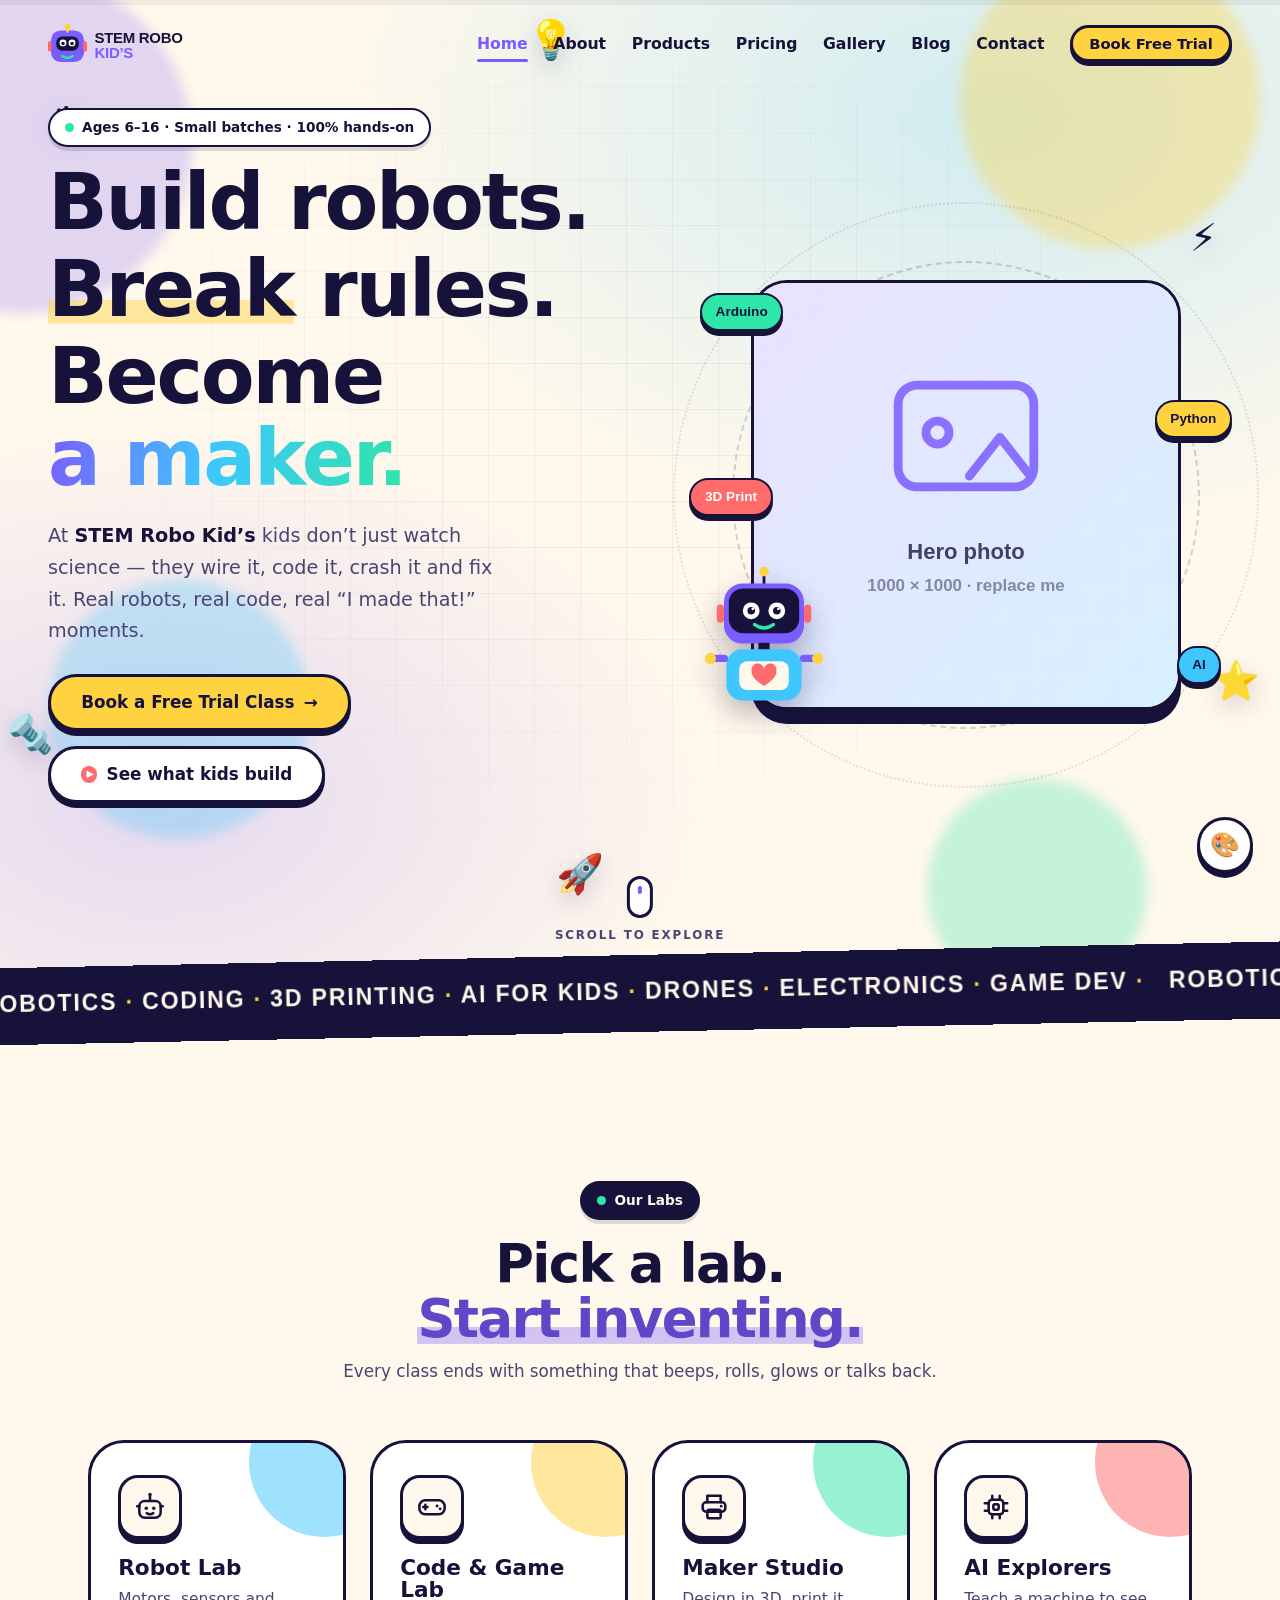
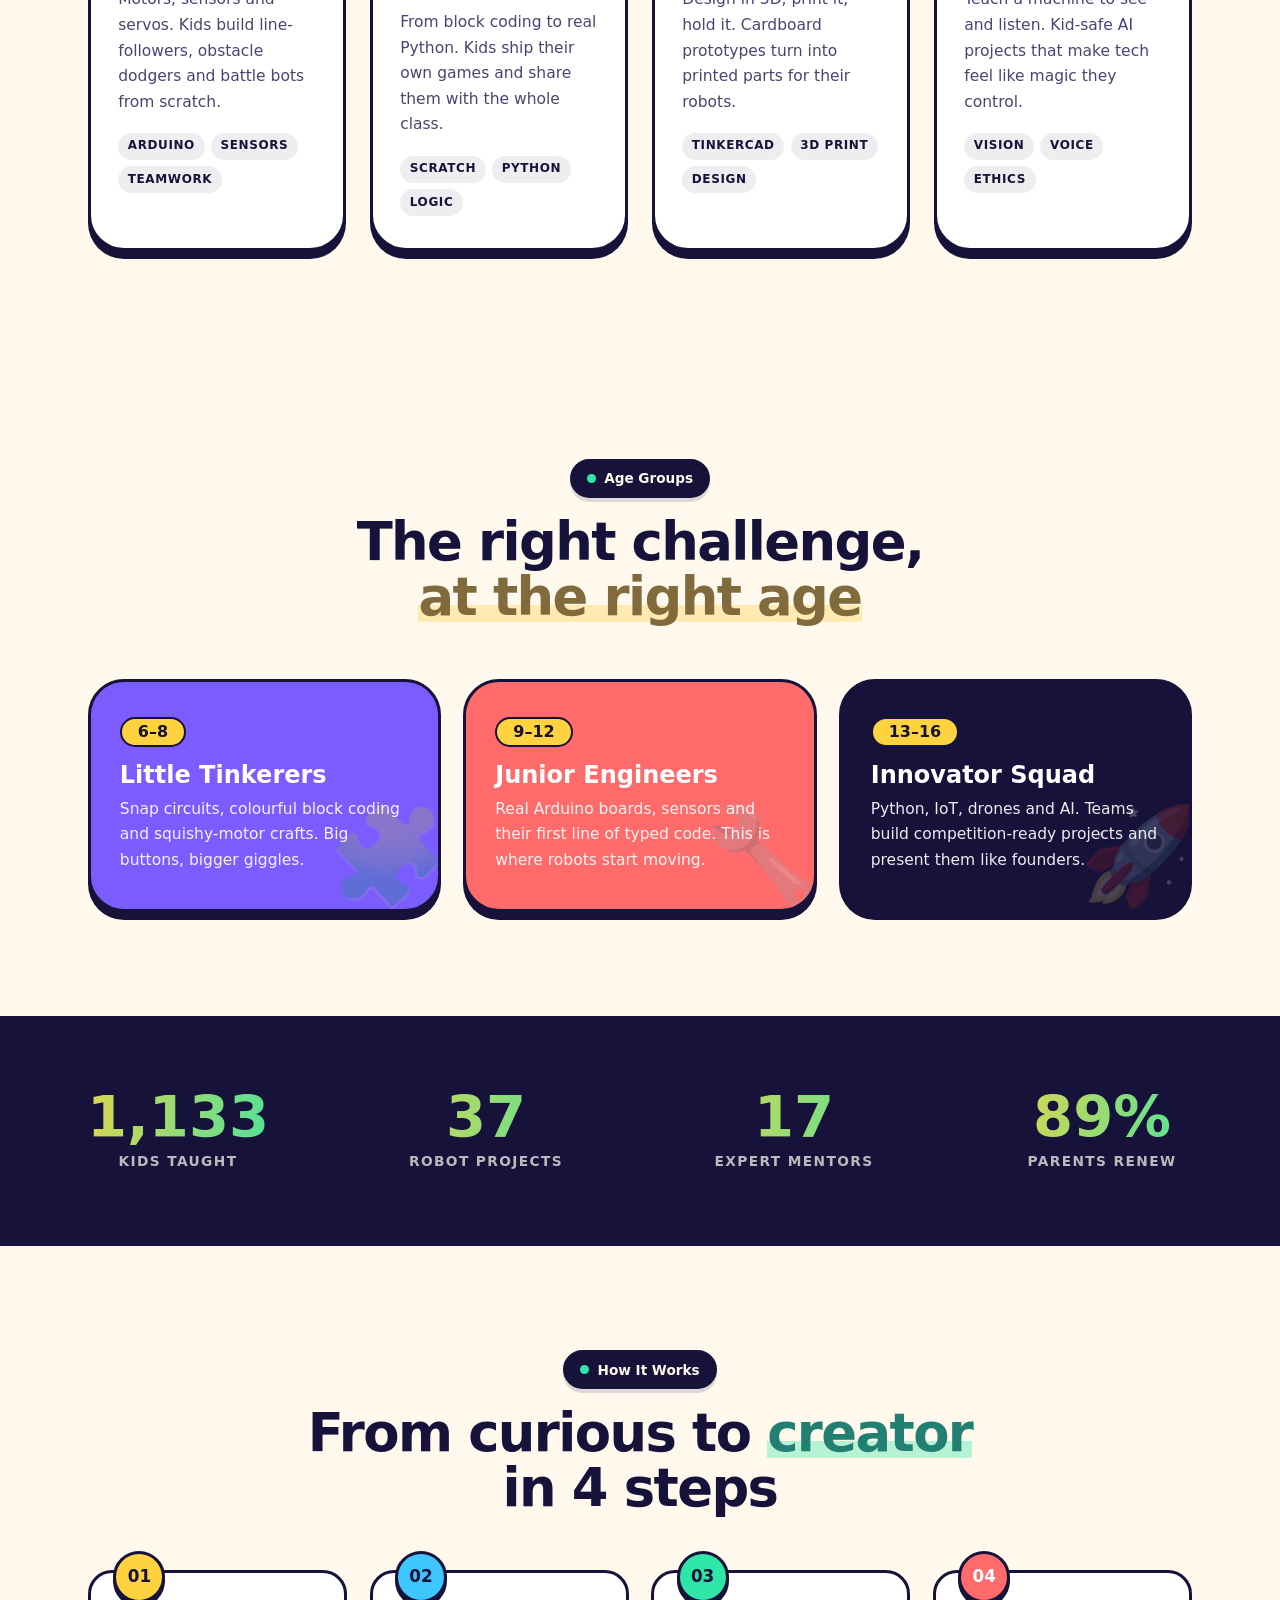
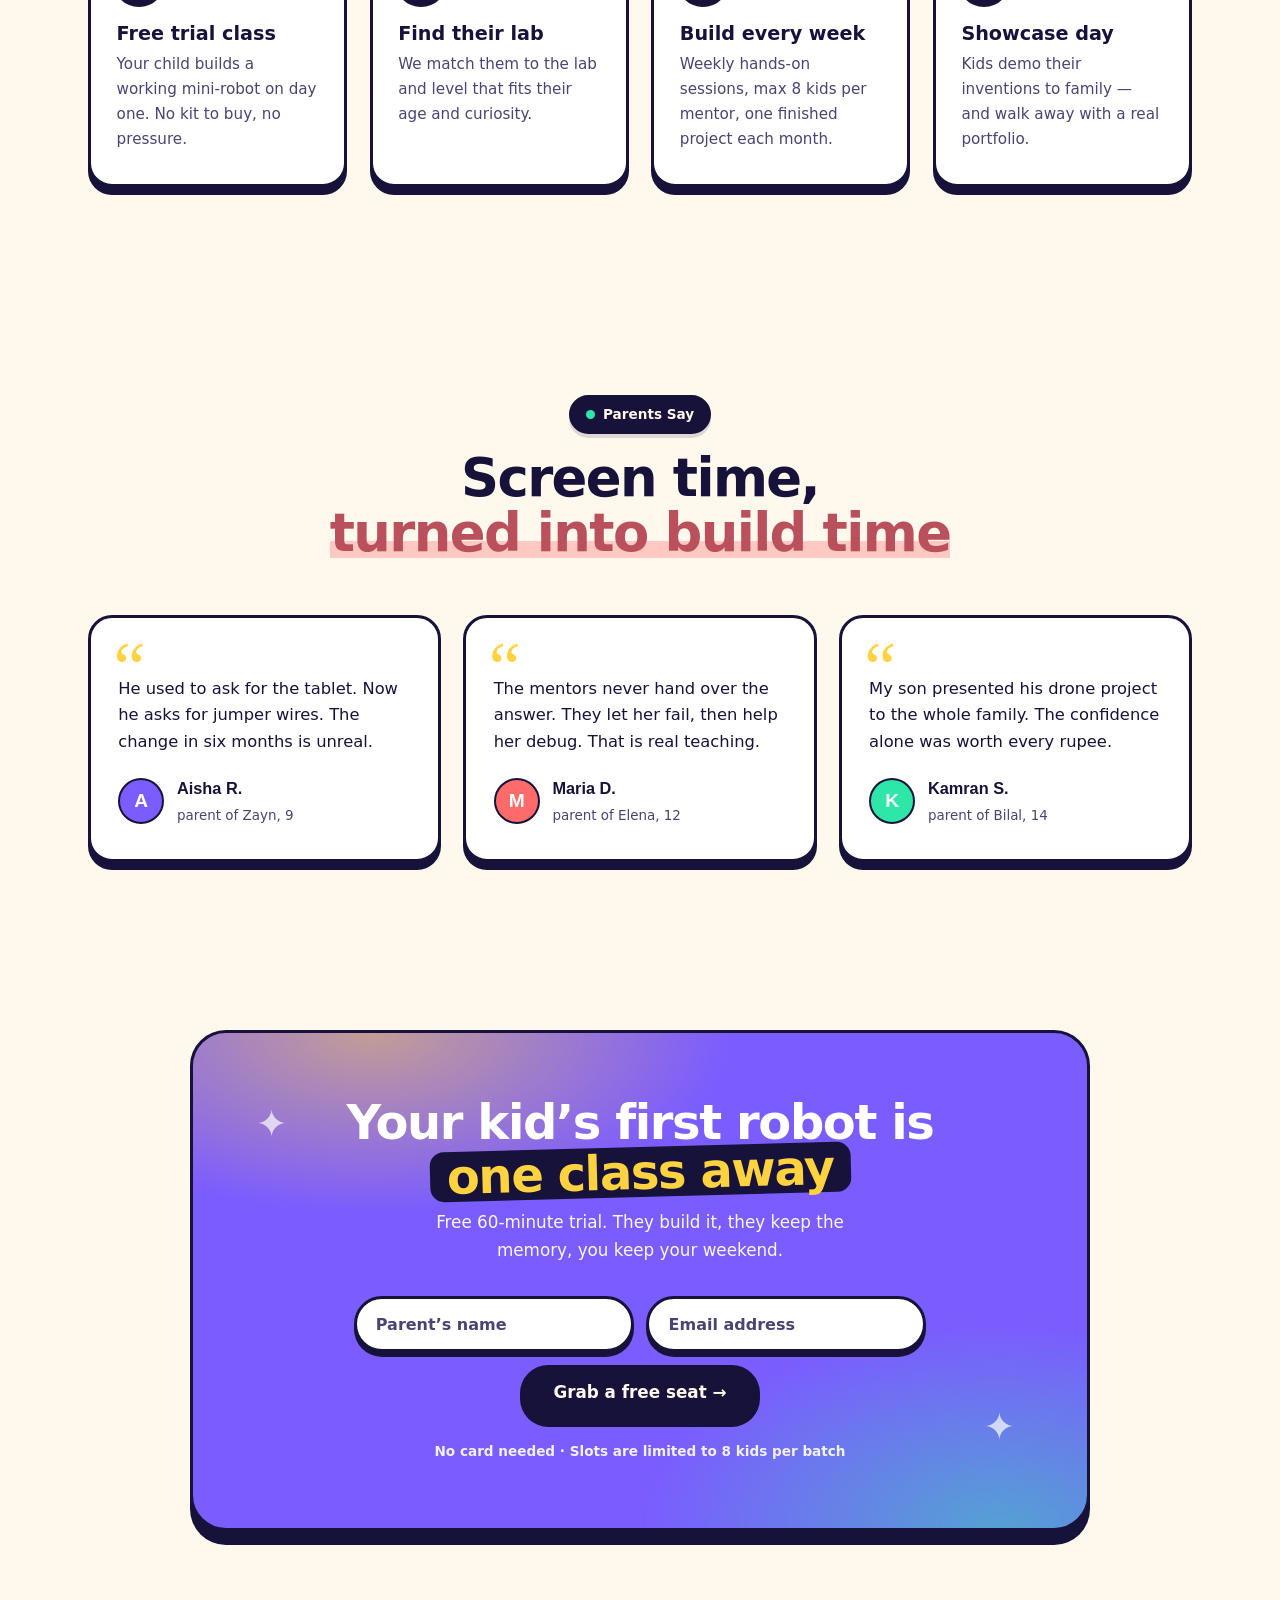
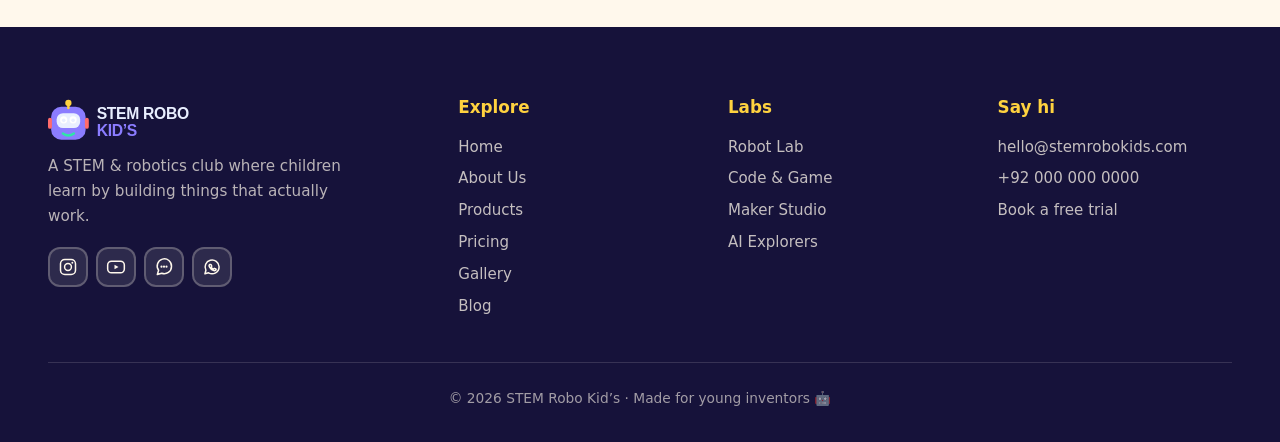
==== commit d8d656bd: "Add files via upload" ====
--- a/index.html
+++ b/index.html
@@ -4,8 +4,14 @@
 <meta charset="UTF-8" />
 <meta name="viewport" content="width=device-width, initial-scale=1.0" />
 <!-- EDIT: page title + description (shown in Google results) -->
-<title>Curio Maker — STEM &amp; Robotics Club for Kids</title>
-<meta name="description" content="Curio Maker is a hands-on STEM and robotics club where kids aged 6-16 build robots, code games and invent wild machines." />
+<title>STEM Robo Kid’s — STEM &amp; Robotics Club for Kids</title>
+<meta name="description" content="STEM Robo Kid’s is a hands-on STEM and robotics club where kids aged 6-16 build robots, code games and invent wild machines." />
+<!-- EDIT: social preview. og:url and og:image must be full https:// links once live. -->
+<meta property="og:type" content="website" />
+<meta property="og:title" content="STEM Robo Kid’s — STEM &amp; Robotics Club for Kids" />
+<meta property="og:description" content="STEM Robo Kid’s is a hands-on STEM and robotics club where kids aged 6-16 build robots, code games and invent wild machines." />
+<meta property="og:image" content="assets/img/og-share.svg" />
+<meta name="twitter:card" content="summary_large_image" />
 <link rel="preconnect" href="https://fonts.googleapis.com" />
 <link rel="preconnect" href="https://fonts.gstatic.com" crossorigin />
 <link href="https://fonts.googleapis.com/css2?family=Fredoka:wght@400;500;600;700&family=Nunito:wght@400;600;700;800&display=swap" rel="stylesheet" />
@@ -15,9 +21,21 @@
 <link rel="icon" href="favicon.svg" type="image/svg+xml" />
 <noscript><style>.reveal{opacity:1!important;transform:none!important}.hero__title .word{opacity:1!important;transform:none!important}</style></noscript>
 <script>/* apply the saved theme before first paint, so there is no flash */
-try{var t=localStorage.getItem('curio-theme');if(t)document.documentElement.setAttribute('data-theme',t)}catch(e){}</script>
+try{var t=localStorage.getItem('srk-theme');if(t)document.documentElement.setAttribute('data-theme',t)}catch(e){}</script>
 </head>
 <body>
+
+<!-- Icon sprite: inline so it also works when the file is opened directly. -->
+<svg class="sprite" aria-hidden="true" focusable="false"><defs>
+<symbol id="i-robot" viewBox="0 0 24 24"><rect x="4" y="7.5" width="16" height="12.5" rx="4"/><path d="M12 3.6v3.9"/><circle cx="12" cy="2.6" r="1.3" fill="currentColor" stroke="none"/><circle cx="9.2" cy="13" r="1.3" fill="currentColor" stroke="none"/><circle cx="14.8" cy="13" r="1.3" fill="currentColor" stroke="none"/><path d="M9.6 16.6q2.4 1.7 4.8 0"/><path d="M4 11.5H2.4M20 11.5h1.6"/></symbol>
+<symbol id="i-game" viewBox="0 0 24 24"><rect x="2.5" y="7" width="19" height="10.5" rx="4.5"/><path d="M7 10.4v3.2M5.4 12h3.2"/><circle cx="15.8" cy="11.2" r="1.1" fill="currentColor" stroke="none"/><circle cx="18.1" cy="13.4" r="1.1" fill="currentColor" stroke="none"/></symbol>
+<symbol id="i-print" viewBox="0 0 24 24"><path d="M7 8.5v-5h10v5"/><rect x="3.5" y="8.5" width="17" height="7" rx="2.5"/><rect x="7" y="14" width="10" height="6.5" rx="1.6"/><circle cx="17.4" cy="11.4" r="1" fill="currentColor" stroke="none"/></symbol>
+<symbol id="i-chip" viewBox="0 0 24 24"><rect x="6.5" y="6.5" width="11" height="11" rx="2.6"/><rect x="10" y="10" width="4" height="4" rx="1.2"/><path d="M9.2 3.6v2.9M14.8 3.6v2.9M9.2 17.5v2.9M14.8 17.5v2.9M3.6 9.2h2.9M3.6 14.8h2.9M17.5 9.2h2.9M17.5 14.8h2.9"/></symbol>
+<symbol id="i-s-photo" viewBox="0 0 24 24"><rect x="3" y="3" width="18" height="18" rx="5.2"/><circle cx="12" cy="12" r="4.1"/><circle cx="17.2" cy="6.8" r="1.15" fill="currentColor" stroke="none"/></symbol>
+<symbol id="i-s-play" viewBox="0 0 24 24"><rect x="2" y="5" width="20" height="14" rx="4.6"/><path d="M10.2 9.2l4.8 2.8-4.8 2.8z" fill="currentColor" stroke="none"/></symbol>
+<symbol id="i-s-chat" viewBox="0 0 24 24"><path d="M21 11.5a8.6 8.6 0 0 1-11.7 8L4 21l1.5-5.1A8.6 8.6 0 1 1 21 11.5z"/><path d="M9 11.6h.01M12 11.6h.01M15 11.6h.01" stroke-width="2.6"/></symbol>
+<symbol id="i-s-wa" viewBox="0 0 24 24"><path d="M20.5 11.6A8.4 8.4 0 0 1 7.9 19l-4.4 1.2 1.2-4.3A8.4 8.4 0 1 1 20.5 11.6z"/><path d="M9.3 9.3c.2-.4.4-.4.6-.4h.5c.2 0 .4 0 .6.4l.6 1.5c.1.3 0 .4-.1.6l-.4.5c-.1.2-.2.3 0 .5a5.6 5.6 0 0 0 2.4 2.1c.3.1.4 0 .5-.1l.5-.6c.2-.2.3-.2.5-.1l1.5.7c.2.1.4.2.4.4a1.7 1.7 0 0 1-1.2 1.5 3.1 3.1 0 0 1-2.2-.2 9.4 9.4 0 0 1-4.4-4 3.3 3.3 0 0 1-.6-1.9c0-.5.2-.9.6-1.2z"/></symbol>
+</defs></svg>
 
 <!-- ══ scroll progress ══ -->
 <div class="progress" aria-hidden="true"><span id="progressBar"></span></div>
@@ -25,20 +43,13 @@
 <!-- ══ NAV ══ -->
 <header class="nav" id="nav">
   <!-- EDIT: your logo + brand name -->
-  <a class="brand" href="#top">
-    <span class="brand__bot" aria-hidden="true">
-      <svg viewBox="0 0 40 40" width="34" height="34">
-        <rect class="r-shell" x="7" y="12" width="26" height="21" rx="8" fill="#7b5cff"/>
-        <circle class="r-bulb" cx="20" cy="6" r="3" fill="#ffd23f"/>
-        <rect class="r-bulb" x="19" y="8" width="2" height="5" fill="#ffd23f"/>
-        <circle cx="15" cy="21" r="3.4" fill="#fff"/>
-        <circle cx="25" cy="21" r="3.4" fill="#fff"/>
-        <circle class="r-pupil" cx="15" cy="21.5" r="1.7" fill="#16123a"/>
-        <circle class="r-pupil" cx="25" cy="21.5" r="1.7" fill="#16123a"/>
-        <path class="r-smile--light" d="M15 27.5q5 3.5 10 0" stroke="#fff" stroke-width="2" fill="none" stroke-linecap="round"/>
-      </svg>
-    </span>
-    <span class="brand__text">Curio<span>Maker</span></span>
+  <!-- EDIT: swap both files in assets/img/ for your own logo.
+       Two versions: -dark for the light themes, -light for Space Cadet. -->
+  <a class="brand" href="index.html" aria-label="STEM Robo Kid&rsquo;s home">
+    <img class="brand__logo brand__logo--dark"  src="assets/img/logo.svg"
+         alt="STEM Robo Kid&rsquo;s" width="260" height="56" />
+    <img class="brand__logo brand__logo--light" src="assets/img/logo-light.svg"
+         alt="" aria-hidden="true" width="260" height="56" />
   </a>
 
   <nav class="nav__links" id="navLinks">
@@ -89,7 +100,7 @@
       </h1>
 
       <p class="hero__sub reveal" data-reveal="2">
-        At <b>Curio Maker</b> kids don&rsquo;t just watch science — they wire it, code it,
+        At <b>STEM Robo Kid’s</b> kids don&rsquo;t just watch science — they wire it, code it,
         crash it and fix it. Real robots, real code, real &ldquo;I made that!&rdquo; moments.
       </p>
 
@@ -114,8 +125,15 @@
       <div class="stage__ring stage__ring--2"></div>
       <div class="stage__glow"></div>
 
-      <div class="bot" id="bot">
-        <svg viewBox="0 0 320 360" class="bot__svg" role="img" aria-label="Friendly Curio Maker robot">
+      <!-- EDIT: your hero photo. 1000 x 1000 (square), JPG or WebP.
+           Show real children building something — it outsells illustration. -->
+      <figure class="hero__photo">
+        <img src="assets/img/hero.svg" width="1000" height="1000"
+             alt="Children building a robot together in a STEM Robo Kid&rsquo;s class" />
+      </figure>
+
+      <div class="bot bot--badge" id="bot">
+        <svg viewBox="0 0 320 360" class="bot__svg" role="img" aria-label="Friendly STEM Robo Kid’s robot">
           <line class="r-line" x1="160" y1="46" x2="160" y2="22" stroke="#16123a" stroke-width="7" stroke-linecap="round"/>
           <circle class="bot__ping r-bulb" cx="160" cy="14" r="12" fill="#ffd23f"/>
 
@@ -145,12 +163,12 @@
           <circle class="r-hand" cx="26" cy="231"  r="14" fill="#ffd23f"/>
           <circle class="r-hand" cx="294" cy="231" r="14" fill="#ffd23f"/>
         </svg>
-
-        <span class="chip chip--1">Arduino</span>
-        <span class="chip chip--2">Python</span>
-        <span class="chip chip--3">3D Print</span>
-        <span class="chip chip--4">AI</span>
       </div>
+
+      <span class="chip chip--1">Arduino</span>
+      <span class="chip chip--2">Python</span>
+      <span class="chip chip--3">3D Print</span>
+      <span class="chip chip--4">AI</span>
     </div>
   </div>
 
@@ -178,7 +196,7 @@
 
   <div class="cards">
     <article class="card card--sky reveal" data-reveal="1">
-      <div class="card__icon">🤖</div>
+      <div class="card__icon"><svg class="ico" aria-hidden="true"><use href="#i-robot"/></svg></div>
       <h3>Robot Lab</h3>
       <p>Motors, sensors and servos. Kids build line-followers, obstacle dodgers and battle bots from scratch.</p>
       <ul class="card__tags"><li>Arduino</li><li>Sensors</li><li>Teamwork</li></ul>
@@ -186,7 +204,7 @@
     </article>
 
     <article class="card card--sun reveal" data-reveal="2">
-      <div class="card__icon">🎮</div>
+      <div class="card__icon"><svg class="ico" aria-hidden="true"><use href="#i-game"/></svg></div>
       <h3>Code &amp; Game Lab</h3>
       <p>From block coding to real Python. Kids ship their own games and share them with the whole class.</p>
       <ul class="card__tags"><li>Scratch</li><li>Python</li><li>Logic</li></ul>
@@ -194,7 +212,7 @@
     </article>
 
     <article class="card card--mint reveal" data-reveal="3">
-      <div class="card__icon">🖨️</div>
+      <div class="card__icon"><svg class="ico" aria-hidden="true"><use href="#i-print"/></svg></div>
       <h3>Maker Studio</h3>
       <p>Design in 3D, print it, hold it. Cardboard prototypes turn into printed parts for their robots.</p>
       <ul class="card__tags"><li>Tinkercad</li><li>3D Print</li><li>Design</li></ul>
@@ -202,7 +220,7 @@
     </article>
 
     <article class="card card--coral reveal" data-reveal="4">
-      <div class="card__icon">🧠</div>
+      <div class="card__icon"><svg class="ico" aria-hidden="true"><use href="#i-chip"/></svg></div>
       <h3>AI Explorers</h3>
       <p>Teach a machine to see and listen. Kid-safe AI projects that make tech feel like magic they control.</p>
       <ul class="card__tags"><li>Vision</li><li>Voice</li><li>Ethics</li></ul>
@@ -311,20 +329,22 @@
 <footer class="foot">
   <div class="foot__inner">
     <div class="foot__brand">
-      <span class="brand__text">Curio<span>Maker</span></span>
+      <img class="brand__logo brand__logo--light" src="assets/img/logo-light.svg"
+           alt="STEM Robo Kid&rsquo;s" width="260" height="56" />
       <p>A STEM &amp; robotics club where children learn by building things that actually work.</p>
+      <!-- EDIT: point these at your real profiles -->
       <div class="foot__social">
-        <a href="#" aria-label="Instagram">IG</a>
-        <a href="#" aria-label="YouTube">YT</a>
-        <a href="#" aria-label="Facebook">FB</a>
-        <a href="#" aria-label="WhatsApp">WA</a>
+        <a href="#" aria-label="Instagram"><svg class="ico" aria-hidden="true"><use href="#i-s-photo"/></svg></a>
+        <a href="#" aria-label="YouTube"><svg class="ico" aria-hidden="true"><use href="#i-s-play"/></svg></a>
+        <a href="#" aria-label="Facebook"><svg class="ico" aria-hidden="true"><use href="#i-s-chat"/></svg></a>
+        <a href="#" aria-label="WhatsApp"><svg class="ico" aria-hidden="true"><use href="#i-s-wa"/></svg></a>
       </div>
     </div>
     <div class="foot__col"><h4>Explore</h4><a href="index.html">Home</a><a href="about.html">About Us</a><a href="products.html">Products</a><a href="pricing.html">Pricing</a><a href="gallery.html">Gallery</a><a href="blog.html">Blog</a></div>
     <div class="foot__col"><h4>Labs</h4><a href="index.html#programs">Robot Lab</a><a href="index.html#programs">Code &amp; Game</a><a href="index.html#programs">Maker Studio</a><a href="index.html#programs">AI Explorers</a></div>
-    <div class="foot__col"><h4>Say hi</h4><a href="mailto:hello@curiomaker.com">hello@curiomaker.com</a><a href="tel:+920000000000">+92 000 000 0000</a><a href="contact.html#book">Book a free trial</a></div>
-  </div>
-  <p class="foot__base">© <span class="yr">2026</span> Curio Maker · Made for young inventors 🤖</p>
+    <div class="foot__col"><h4>Say hi</h4><a href="mailto:hello@stemrobokids.com">hello@stemrobokids.com</a><a href="tel:+920000000000">+92 000 000 0000</a><a href="contact.html#book">Book a free trial</a></div>
+  </div>
+  <p class="foot__base">© <span class="yr">2026</span> STEM Robo Kid’s · Made for young inventors 🤖</p>
 </footer>
 
 
@@ -333,7 +353,7 @@
   <button class="themer__btn" id="themerBtn" aria-expanded="false" aria-controls="themerPanel" aria-label="Change colour theme" title="Change colour theme">🎨</button>
   <div class="themer__panel" id="themerPanel" role="group" aria-label="Colour themes">
     <p class="themer__title">Pick a colour</p>
-    <button class="swatch" data-theme="pop"    aria-pressed="true"><i></i>Curio Pop<span class="swatch__tick">✓</span></button>
+    <button class="swatch" data-theme="pop"    aria-pressed="true"><i></i>Robo Pop<span class="swatch__tick">✓</span></button>
     <button class="swatch" data-theme="bubble" aria-pressed="false"><i></i>Bubblegum<span class="swatch__tick">✓</span></button>
     <button class="swatch" data-theme="jungle" aria-pressed="false"><i></i>Jungle Circuit<span class="swatch__tick">✓</span></button>
     <button class="swatch" data-theme="space"  aria-pressed="false"><i></i>Space Cadet<span class="swatch__tick">✓</span></button>
--- a/assets/css/themes.css
+++ b/assets/css/themes.css
@@ -1,112 +1,112 @@
-/* ============================================================
-   CURIO MAKER — colour themes
-   Loaded BEFORE style.css. Each block is a complete palette;
-   the switcher sets data-theme="…" on <html>.
-
-   To add your own theme: copy a block, rename the key, change
-   the nine colours, then add a matching <button data-theme="…">
-   to the .themer panel in each page.
-
-   Token guide
-     --ink        text + every outline / hard shadow
-     --ink-soft   secondary text
-     --ink-rgb    same as --ink, comma form, for rgba()
-     --cream      page background        --cream-rgb  ditto
-     --white      card surface
-     --deep       dark band (footer, stats, marquee) — ALWAYS dark
-     --on-deep    text sitting on --deep --on-deep-rgb ditto
-     --on-accent  text sitting on a bright accent fill (sun/mint/sky)
-     --veil       lightbox backdrop
-     --grape --sky --sun --coral --mint   the five accents
-   ============================================================ */
-
-/* ── 1 · Curio Pop — grape, sky and sunshine on warm cream ── */
-:root,
-:root[data-theme="pop"]{
-  --ink:#16123a;      --ink-rgb:22,18,58;
-  --ink-soft:#4a4472;
-  --cream:#fff8ec;    --cream-rgb:255,248,236;
-  --white:#ffffff;
-  --deep:#16123a;
-  --on-deep:#fff8ec;  --on-deep-rgb:255,248,236;
-  --on-accent:#16123a;
-  --veil:rgba(22,18,58,.72);
-
-  --grape:#7b5cff;
-  --sky:#3ec6ff;
-  --sun:#ffd23f;
-  --coral:#ff6b6b;
-  --mint:#2ee6a8;
-}
-
-/* ── 2 · Bubblegum — candy pink, cyan and teal ─────────────── */
-:root[data-theme="bubble"]{
-  --ink:#2d0f33;      --ink-rgb:45,15,51;
-  --ink-soft:#7a5080;
-  --cream:#fff2f7;    --cream-rgb:255,242,247;
-  --white:#ffffff;
-  --deep:#2d0f33;
-  --on-deep:#fff2f7;  --on-deep-rgb:255,242,247;
-  --on-accent:#2d0f33;
-  --veil:rgba(45,15,51,.72);
-
-  --grape:#c9339b;
-  --sky:#3fc5e8;
-  --sun:#ffcf5c;
-  --coral:#e8446b;
-  --mint:#12cf9c;
-}
-
-/* ── 3 · Jungle Circuit — forest green, river blue, clay ───── */
-:root[data-theme="jungle"]{
-  --ink:#12261b;      --ink-rgb:18,38,27;
-  --ink-soft:#4a6353;
-  --cream:#f3f7e6;    --cream-rgb:243,247,230;
-  --white:#ffffff;
-  --deep:#12261b;
-  --on-deep:#f3f7e6;  --on-deep-rgb:243,247,230;
-  --on-accent:#12261b;
-  --veil:rgba(18,38,27,.74);
-
-  --grape:#2f7a4f;
-  --sky:#2f9ec4;
-  --sun:#ffc93c;
-  --coral:#cf5630;
-  --mint:#8ed14f;
-}
-
-/* ── 4 · Space Cadet — the dark one: deep navy and neon ────── */
-:root[data-theme="space"]{
-  --ink:#e9efff;      --ink-rgb:233,239,255;
-  --ink-soft:#9fabdc;
-  --cream:#111536;    --cream-rgb:17,21,54;
-  --white:#1c2150;
-  --deep:#080b20;
-  --on-deep:#e9efff;  --on-deep-rgb:233,239,255;
-  --on-accent:#0d1030;
-  --veil:rgba(4,6,18,.78);
-
-  --grape:#7a63f7;
-  --sky:#38e1ff;
-  --sun:#ffd54a;
-  --coral:#f4478a;
-  --mint:#5cf2b0;
-}
-
-/* ── 5 · Sunset Lab — tangerine, plum and warm teal ────────── */
-:root[data-theme="sunset"]{
-  --ink:#2b1330;      --ink-rgb:43,19,48;
-  --ink-soft:#755269;
-  --cream:#fff3e9;    --cream-rgb:255,243,233;
-  --white:#ffffff;
-  --deep:#2b1330;
-  --on-deep:#fff3e9;  --on-deep-rgb:255,243,233;
-  --on-accent:#2b1330;
-  --veil:rgba(43,19,48,.72);
-
-  --grape:#8d4bd6;
-  --sky:#37b3c9;
-  --sun:#ffb238;
-  --coral:#ef5a49;
-  --mint:#4fd18b;
-}
+/* ============================================================
+   STEM ROBO KID’S — colour themes
+   Loaded BEFORE style.css. Each block is a complete palette;
+   the switcher sets data-theme="…" on <html>.
+
+   To add your own theme: copy a block, rename the key, change
+   the nine colours, then add a matching <button data-theme="…">
+   to the .themer panel in each page.
+
+   Token guide
+     --ink        text + every outline / hard shadow
+     --ink-soft   secondary text
+     --ink-rgb    same as --ink, comma form, for rgba()
+     --cream      page background        --cream-rgb  ditto
+     --white      card surface
+     --deep       dark band (footer, stats, marquee) — ALWAYS dark
+     --on-deep    text sitting on --deep --on-deep-rgb ditto
+     --on-accent  text sitting on a bright accent fill (sun/mint/sky)
+     --veil       lightbox backdrop
+     --grape --sky --sun --coral --mint   the five accents
+   ============================================================ */
+
+/* ── 1 · Robo Pop — grape, sky and sunshine on warm cream ── */
+:root,
+:root[data-theme="pop"]{
+  --ink:#16123a;      --ink-rgb:22,18,58;
+  --ink-soft:#4a4472;
+  --cream:#fff8ec;    --cream-rgb:255,248,236;
+  --white:#ffffff;
+  --deep:#16123a;
+  --on-deep:#fff8ec;  --on-deep-rgb:255,248,236;
+  --on-accent:#16123a;
+  --veil:rgba(22,18,58,.72);
+
+  --grape:#7b5cff;
+  --sky:#3ec6ff;
+  --sun:#ffd23f;
+  --coral:#ff6b6b;
+  --mint:#2ee6a8;
+}
+
+/* ── 2 · Bubblegum — candy pink, cyan and teal ─────────────── */
+:root[data-theme="bubble"]{
+  --ink:#2d0f33;      --ink-rgb:45,15,51;
+  --ink-soft:#7a5080;
+  --cream:#fff2f7;    --cream-rgb:255,242,247;
+  --white:#ffffff;
+  --deep:#2d0f33;
+  --on-deep:#fff2f7;  --on-deep-rgb:255,242,247;
+  --on-accent:#2d0f33;
+  --veil:rgba(45,15,51,.72);
+
+  --grape:#c9339b;
+  --sky:#3fc5e8;
+  --sun:#ffcf5c;
+  --coral:#e8446b;
+  --mint:#12cf9c;
+}
+
+/* ── 3 · Jungle Circuit — forest green, river blue, clay ───── */
+:root[data-theme="jungle"]{
+  --ink:#12261b;      --ink-rgb:18,38,27;
+  --ink-soft:#4a6353;
+  --cream:#f3f7e6;    --cream-rgb:243,247,230;
+  --white:#ffffff;
+  --deep:#12261b;
+  --on-deep:#f3f7e6;  --on-deep-rgb:243,247,230;
+  --on-accent:#12261b;
+  --veil:rgba(18,38,27,.74);
+
+  --grape:#2f7a4f;
+  --sky:#2f9ec4;
+  --sun:#ffc93c;
+  --coral:#cf5630;
+  --mint:#8ed14f;
+}
+
+/* ── 4 · Space Cadet — the dark one: deep navy and neon ────── */
+:root[data-theme="space"]{
+  --ink:#e9efff;      --ink-rgb:233,239,255;
+  --ink-soft:#9fabdc;
+  --cream:#111536;    --cream-rgb:17,21,54;
+  --white:#1c2150;
+  --deep:#080b20;
+  --on-deep:#e9efff;  --on-deep-rgb:233,239,255;
+  --on-accent:#0d1030;
+  --veil:rgba(4,6,18,.78);
+
+  --grape:#7a63f7;
+  --sky:#38e1ff;
+  --sun:#ffd54a;
+  --coral:#f4478a;
+  --mint:#5cf2b0;
+}
+
+/* ── 5 · Sunset Lab — tangerine, plum and warm teal ────────── */
+:root[data-theme="sunset"]{
+  --ink:#2b1330;      --ink-rgb:43,19,48;
+  --ink-soft:#755269;
+  --cream:#fff3e9;    --cream-rgb:255,243,233;
+  --white:#ffffff;
+  --deep:#2b1330;
+  --on-deep:#fff3e9;  --on-deep-rgb:255,243,233;
+  --on-accent:#2b1330;
+  --veil:rgba(43,19,48,.72);
+
+  --grape:#8d4bd6;
+  --sky:#37b3c9;
+  --sun:#ffb238;
+  --coral:#ef5a49;
+  --mint:#4fd18b;
+}
--- a/assets/css/style.css
+++ b/assets/css/style.css
@@ -1,5 +1,5 @@
 /* ============================================================
-   CURIO MAKER — STEM & Robotics club for kids
+   STEM ROBO KID’S — STEM & Robotics club for kids
    ============================================================ */
 
 /* Colours live in themes.css, which must load first.
--- a/assets/css/pages.css
+++ b/assets/css/pages.css
@@ -1,5 +1,5 @@
 /* ============================================================
-   CURIO MAKER — interior pages (about / products / gallery / contact)
+   STEM ROBO KID’S — interior pages (about / products / gallery / contact)
    Loaded on top of style.css, which owns the shared shell.
    ============================================================ */
 
@@ -198,7 +198,7 @@
   background:var(--deep);color:var(--on-deep);border:3px solid var(--ink);
 }
 .incl__item{display:flex;gap:.8rem;align-items:flex-start}
-.incl__item i{font-size:1.5rem;font-style:normal;line-height:1}
+.incl__item i{font-size:1.5rem;font-style:normal;line-height:1;flex:none}
 .incl__item b{display:block;font-family:"Fredoka",sans-serif;font-size:1rem;margin-bottom:.15rem}
 .incl__item span{font-size:.88rem;opacity:.75}
 
@@ -662,3 +662,108 @@
   .news{grid-template-columns:1fr}
   .author{flex-direction:column;text-align:center;align-items:center}
 }
+
+/* ============================================================
+   ICONS
+   The sprite is inlined once per page (top of <body>), so icons
+   work even when the file is opened directly from disk.
+   Size an icon by setting font-size on its parent — it is 1em.
+   ============================================================ */
+.sprite{display:none}
+.ico{
+  width:1em;height:1em;display:block;flex:none;
+  fill:none;stroke:currentColor;stroke-width:1.9;
+  stroke-linecap:round;stroke-linejoin:round;
+}
+.foot__social .ico{width:20px;height:20px;stroke-width:1.8}
+
+/* ============================================================
+   LOGO
+   Two files: dark art for the four light themes, light art for
+   Space Cadet. The footer band is dark in every theme, so it
+   always uses the light one.
+   ============================================================ */
+.brand__logo{height:42px;width:auto;display:block}
+.brand__logo--light{display:none}
+:root[data-theme="space"] .nav .brand__logo--dark{display:none}
+:root[data-theme="space"] .nav .brand__logo--light{display:block}
+.foot__brand .brand__logo--dark{display:none}
+.foot__brand .brand__logo--light{display:block;height:44px;margin-bottom:.2rem}
+@media (max-width:520px){.brand__logo{height:36px}}
+
+/* ============================================================
+   HERO PHOTO
+   The mascot shrinks to a badge in the corner so you get both.
+   ============================================================ */
+.hero__photo{
+  position:relative;z-index:1;
+  width:min(100%,430px);aspect-ratio:1/1;overflow:hidden;
+  border-radius:var(--r-lg);border:3px solid var(--ink);
+  box-shadow:0 14px 0 var(--ink);background:var(--white);
+  animation:floaty 5.6s ease-in-out infinite;
+}
+.hero__photo img{width:100%;height:100%;object-fit:cover;display:block}
+
+.bot--badge{
+  position:absolute;z-index:3;width:min(30%,128px);left:0;bottom:0;
+  animation:floaty 4.4s ease-in-out infinite .4s;
+}
+.bot--badge .bot__svg{filter:drop-shadow(0 12px 14px rgba(var(--ink-rgb),.3))}
+
+/* Chips now orbit the stage rather than the mascot, so every offset is
+   restated — the old .chip--n rules set the opposite edge and a chip with
+   both top and bottom set stretches instead of moving. */
+.hero__stage>.chip{z-index:4}
+.hero__stage>.chip--1{top:3%;  bottom:auto;left:0;    right:auto}
+.hero__stage>.chip--2{top:28%; bottom:auto;right:0;   left:auto}
+.hero__stage>.chip--3{top:46%; bottom:auto;left:-2%;  right:auto}
+.hero__stage>.chip--4{top:auto;bottom:6%;  right:2%;  left:auto}
+
+@media (max-width:980px){
+  .hero__photo{width:min(72%,330px)}
+  .bot--badge{width:min(26%,104px);left:4%}
+}
+@media (max-width:760px){
+  .hero__photo{width:min(74%,268px)}
+  .bot--badge{width:92px;left:0;bottom:-2%}
+  .hero__stage>.chip--1{top:0;   bottom:auto;left:0;   right:auto}
+  .hero__stage>.chip--2{top:24%; bottom:auto;right:0;  left:auto}
+  .hero__stage>.chip--3{top:44%; bottom:auto;left:-2%; right:auto}
+  .hero__stage>.chip--4{top:auto;bottom:2%;  right:0;  left:auto}
+}
+
+/* ============================================================
+   PHOTOS IN CARDS & PANELS
+   Every slot crops with object-fit, so any photo of roughly the
+   right shape will sit correctly without editing CSS.
+   ============================================================ */
+
+/* About-page story panel */
+.split__art>img{
+  position:absolute;inset:0;width:100%;height:100%;object-fit:cover;z-index:0;
+}
+.split__art .tick{z-index:2}
+
+/* Mentor headshots */
+img.mentor__ava{object-fit:cover;padding:0;background:var(--white)}
+
+/* Product cards */
+.prod__art>img{
+  position:absolute;inset:0;width:100%;height:100%;object-fit:cover;
+}
+.prod__badge{z-index:2}
+
+/* Testimonial + author avatars, when you swap the initial for a photo */
+img.ava,img.author__ava{object-fit:cover;background:var(--white)}
+
+/* Gallery, blog and article panels — drop an <img> straight in and
+   it fills the coloured panel. See documentation → Using real photos. */
+.gal__art>img,.post__art>img,.article__hero>img,.article__fig>img{
+  width:100%;height:100%;object-fit:cover;display:block;
+}
+.gal__art,.post__art,.article__hero,.article__fig{overflow:hidden}
+
+/* Contact map, when you swap the CSS panel for a photo or embed */
+.map>img,.map>iframe{
+  position:absolute;inset:0;width:100%;height:100%;object-fit:cover;border:0;
+}
